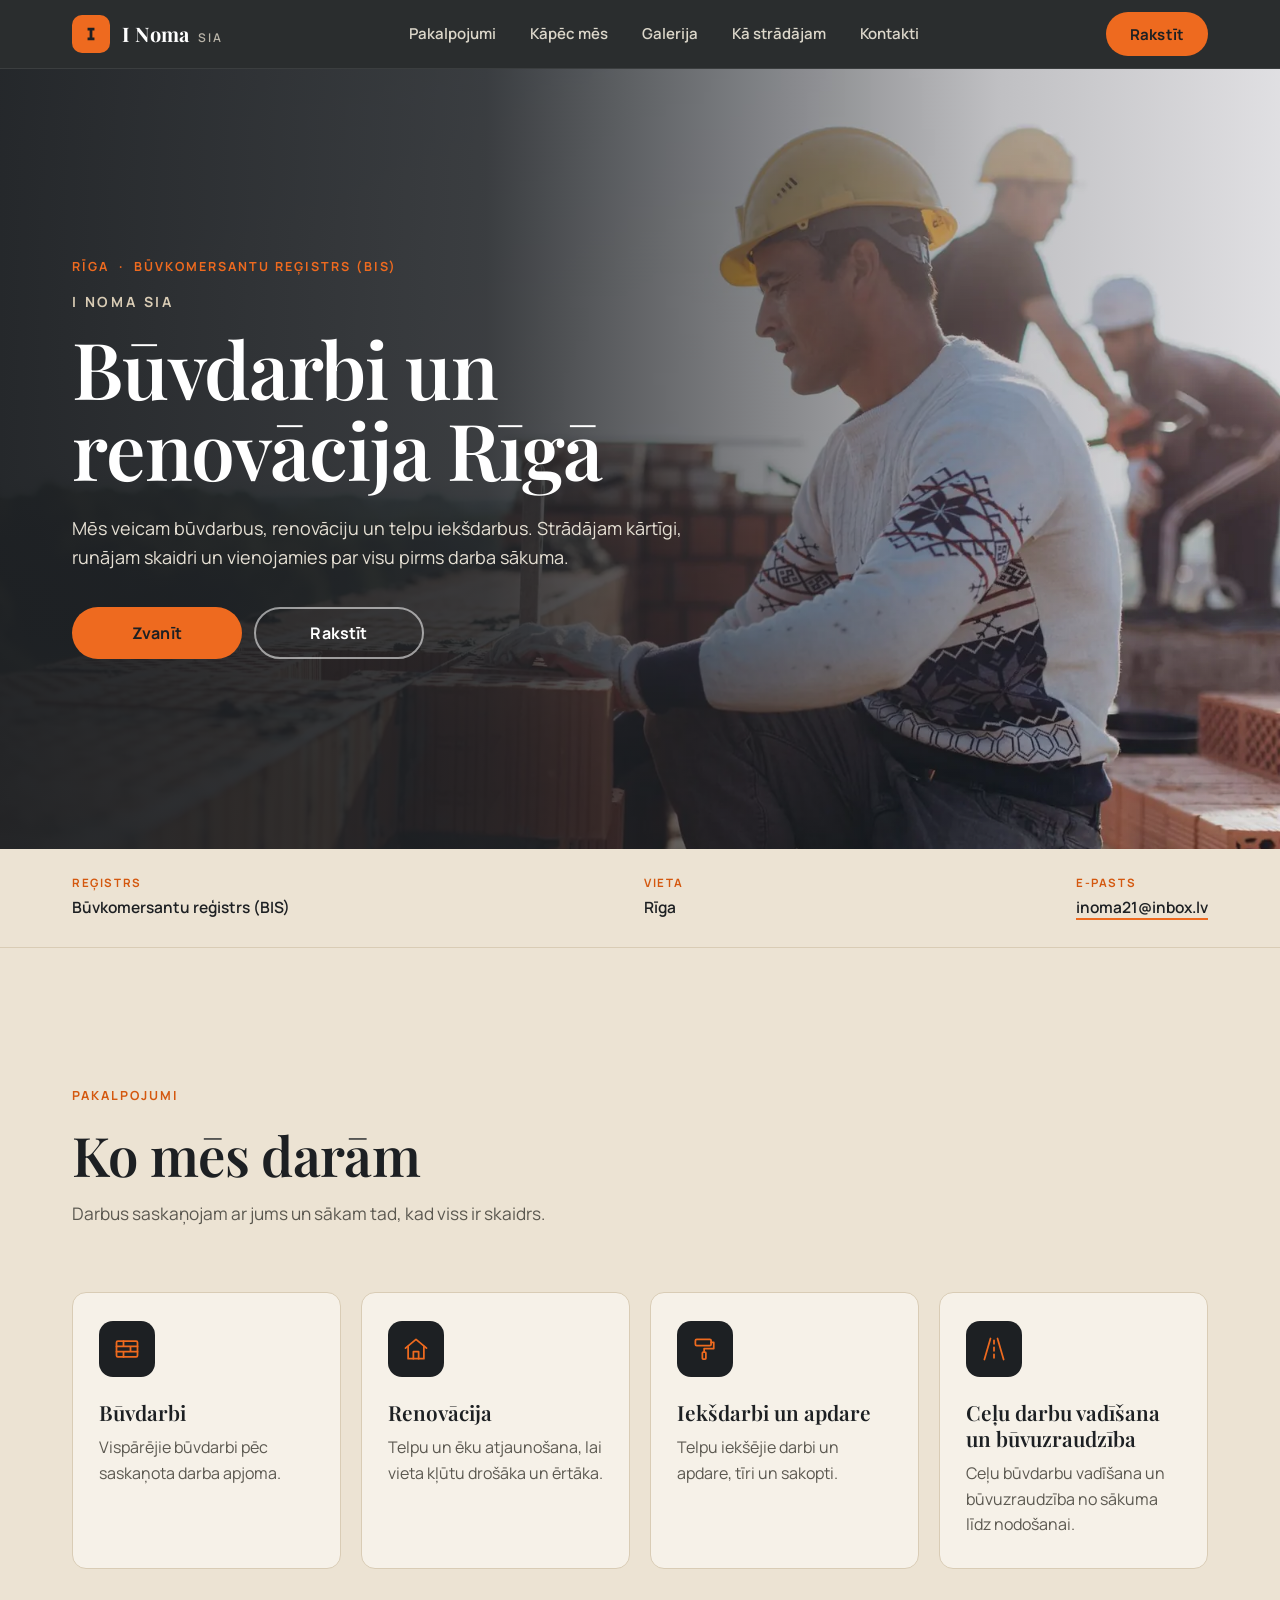
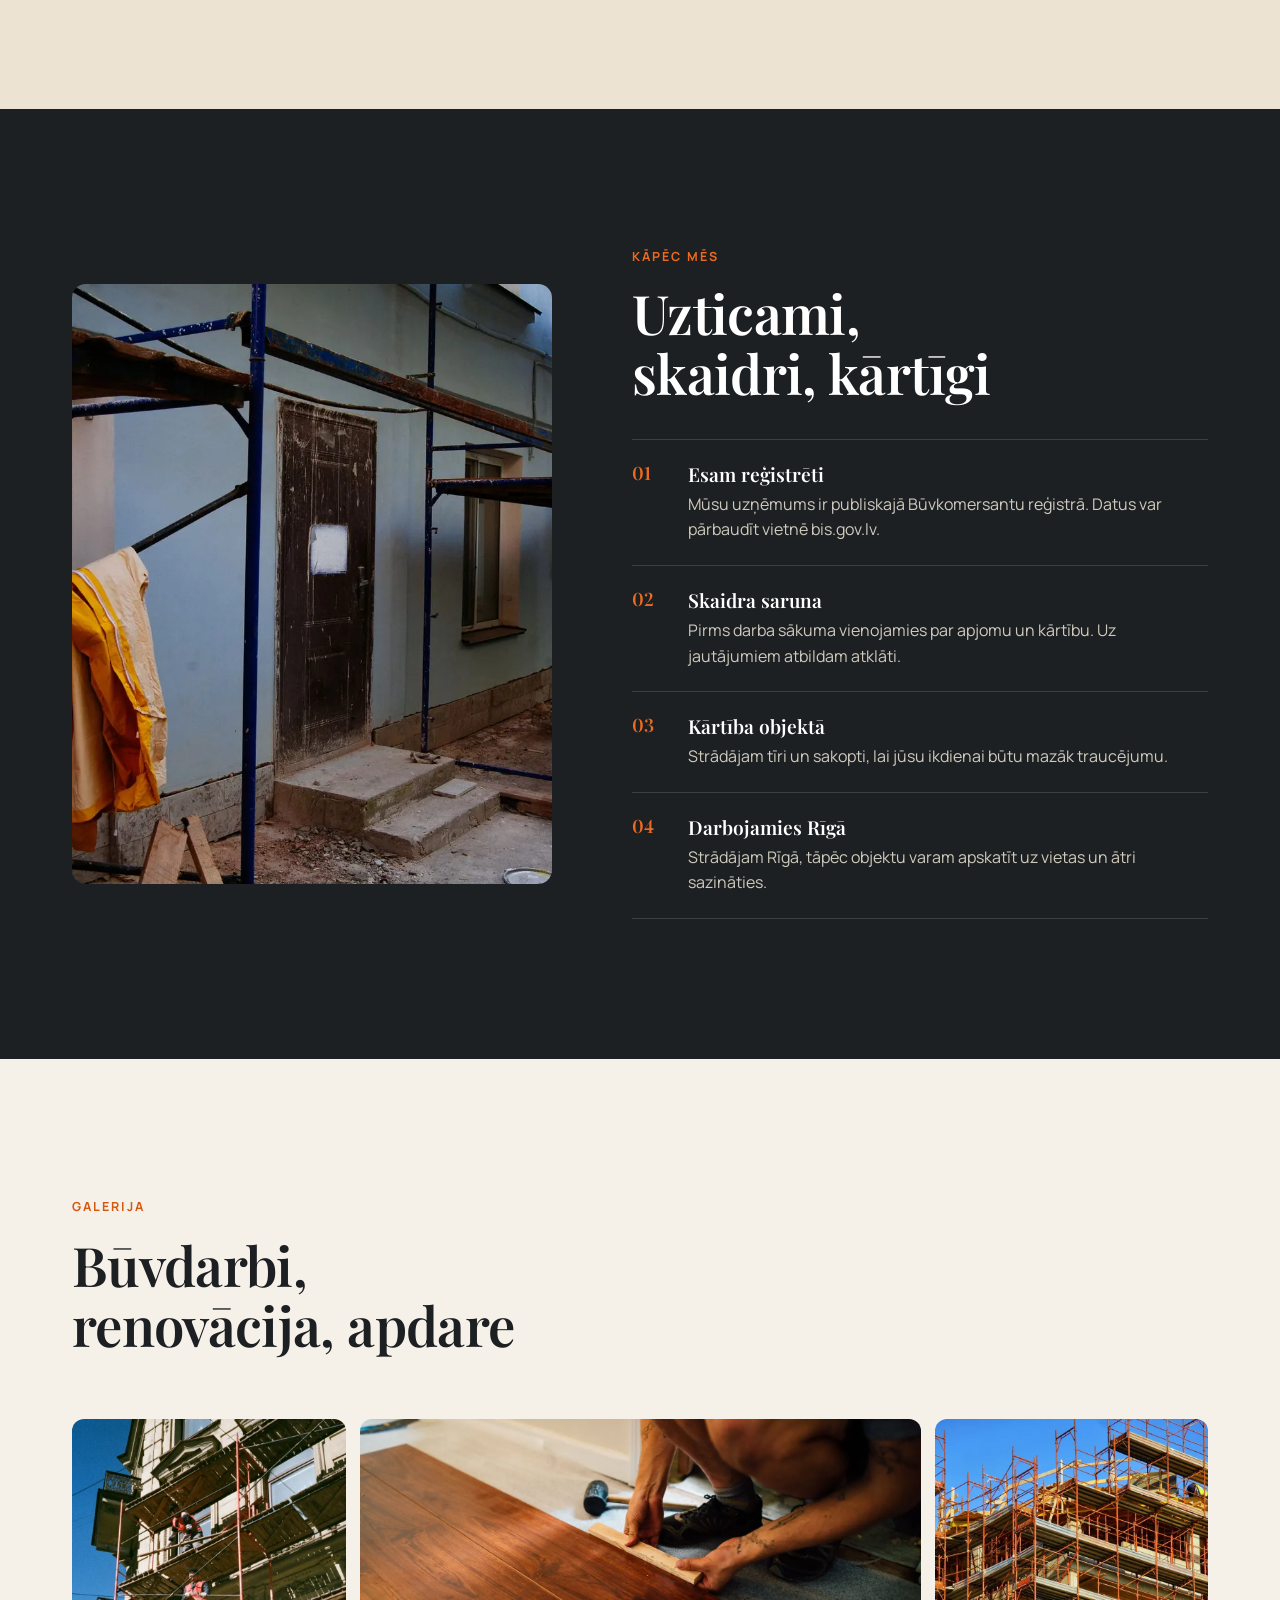
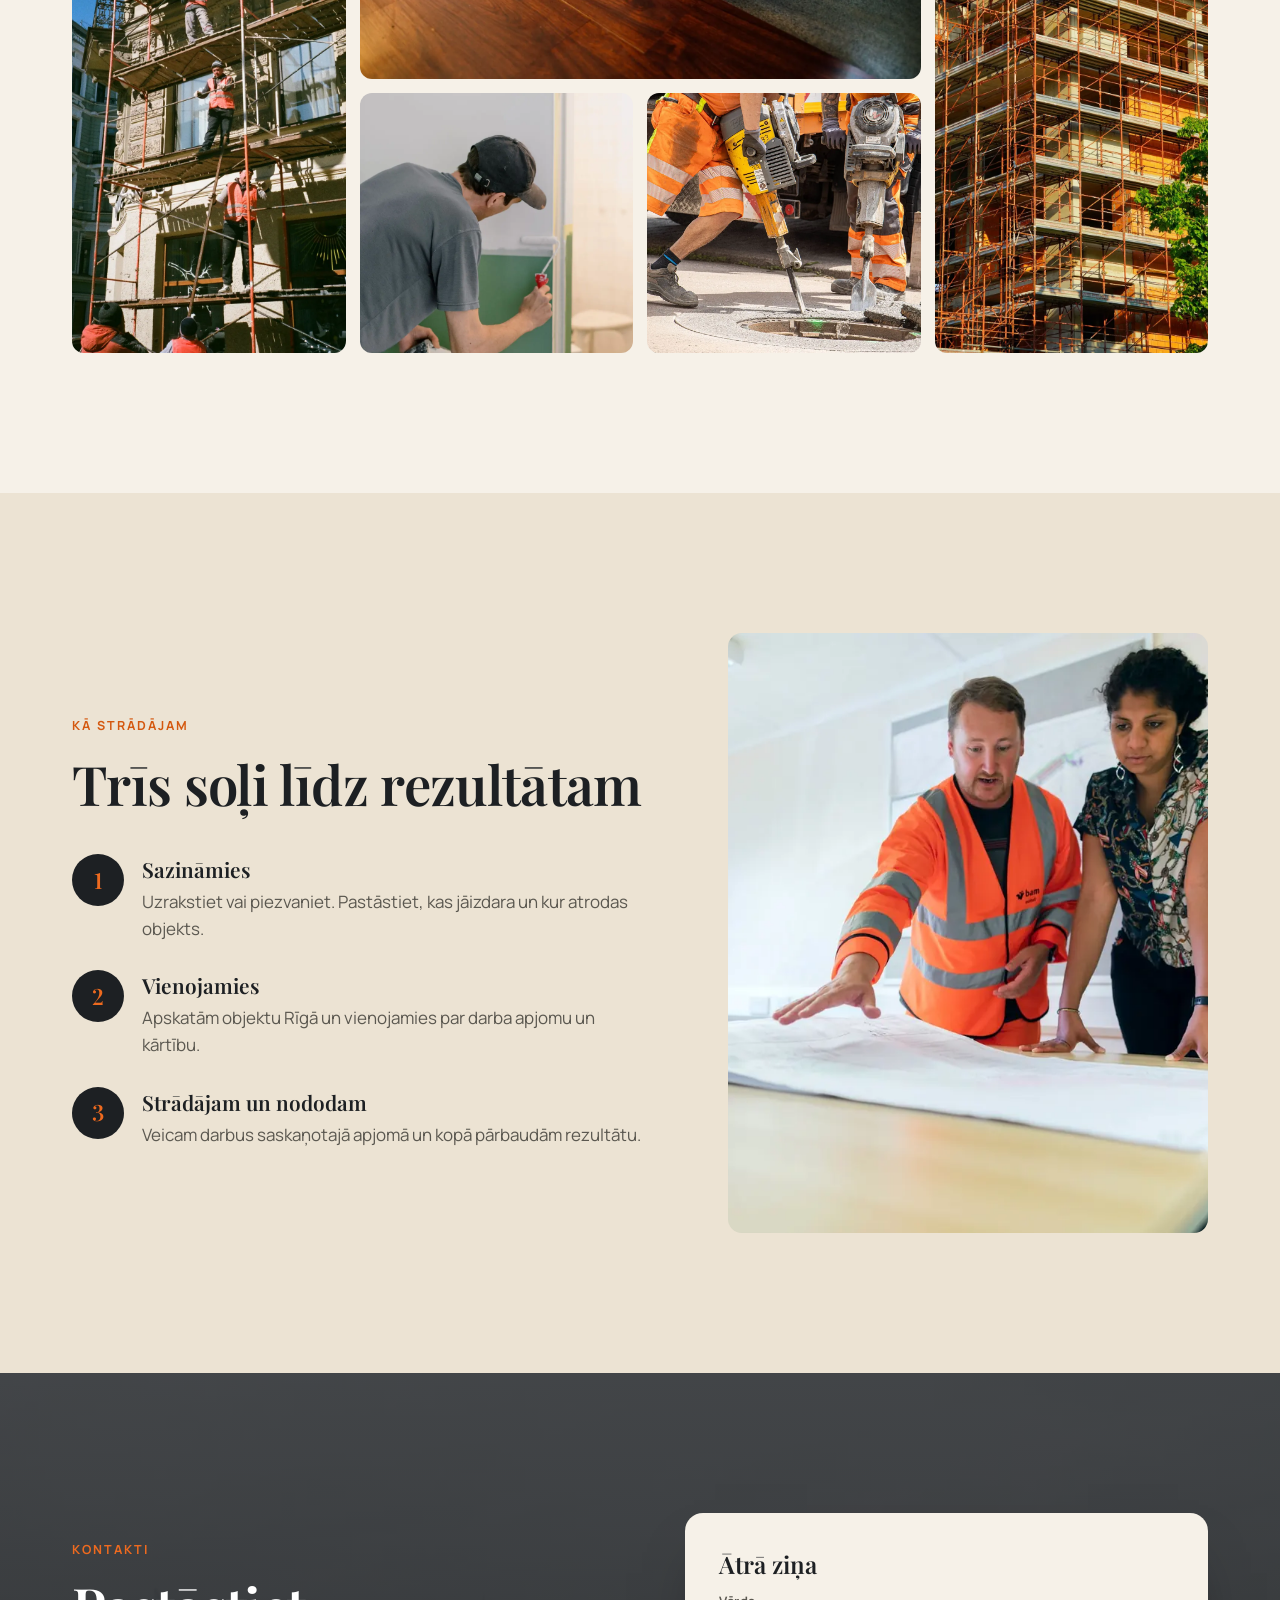
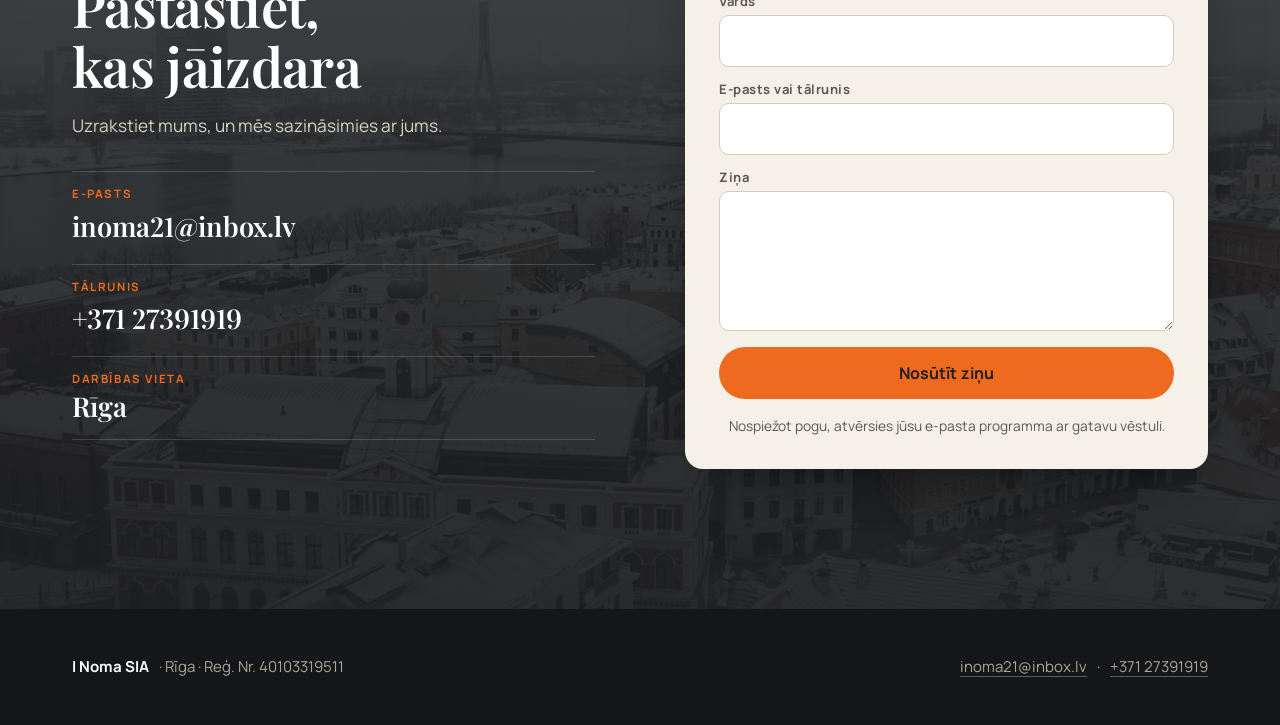
==== index.html @ 6e6953bd "Homepage concept i-noma" ====
<!doctype html>
<html lang="lv">
<head>
<meta charset="utf-8">
<meta name="viewport" content="width=device-width, initial-scale=1">
<title>I Noma SIA: būvdarbi un renovācija Rīgā</title>
<meta name="description" content="I Noma SIA: būvdarbi, renovācija un iekšdarbi Rīgā. Uzņēmums ir reģistrēts Būvkomersantu reģistrā (BIS). Rakstiet: inoma21@inbox.lv.">
<meta name="theme-color" content="#1d2023">
<meta property="og:type" content="website">
<meta property="og:locale" content="lv_LV">
<meta property="og:title" content="I Noma SIA: būvdarbi un renovācija Rīgā">
<meta property="og:description" content="Būvdarbi, renovācija un iekšdarbi Rīgā. Uzņēmums ir reģistrēts Būvkomersantu reģistrā (BIS).">
<link rel="icon" href="data:image/svg+xml,%3Csvg xmlns='http://www.w3.org/2000/svg' viewBox='0 0 32 32'%3E%3Crect width='32' height='32' rx='6' fill='%231d2023'/%3E%3Cpath d='M11 7h10v4h-3v10h3v4H11v-4h3V11h-3z' fill='%23ee6a1f'/%3E%3C/svg%3E">
<link rel="preconnect" href="https://fonts.googleapis.com">
<link rel="preconnect" href="https://fonts.gstatic.com" crossorigin>
<link href="https://fonts.googleapis.com/css2?family=Playfair+Display:wght@600;700&family=Manrope:wght@400;500;600;700&display=swap" rel="stylesheet">
<link rel="stylesheet" href="styles.css">
<script type="application/ld+json">
{
  "@context": "https://schema.org",
  "@type": "LocalBusiness",
  "name": "I Noma SIA",
  "description": "Būvdarbi, renovācija un iekšdarbi Rīgā. Uzņēmums ir reģistrēts Būvkomersantu reģistrā (BIS).",
  "email": "inoma21@inbox.lv",
  "telephone": "+37127391919",
  "identifier": "40103319511",
  "address": {
    "@type": "PostalAddress",
    "addressLocality": "Rīga",
    "addressCountry": "LV"
  },
  "areaServed": {
    "@type": "City",
    "name": "Rīga"
  }
}
</script>
</head>
<body>
<a class="skip" href="#saturs">Pāriet uz saturu</a>

<header class="top" id="top">
  <div class="wrap top__in">
    <a class="logo" href="#top" aria-label="I Noma SIA, uz sākumu">
      <span class="logo__mark" aria-hidden="true"><svg viewBox="0 0 32 32" width="22" height="22"><path d="M11 7h10v4h-3v10h3v4H11v-4h3V11h-3z" fill="currentColor"/></svg></span>
      <span class="logo__text">I Noma <small>SIA</small></span>
    </a>
    <nav class="nav" aria-label="Galvenā izvēlne">
      <a href="#pakalpojumi">Pakalpojumi</a>
      <a href="#kapec-mes">Kāpēc mēs</a>
      <a href="#galerija">Galerija</a>
      <a href="#ka-stradajam">Kā strādājam</a>
      <a href="#kontakti">Kontakti</a>
    </nav>
    <a class="btn btn--accent btn--sm" href="mailto:inoma21@inbox.lv">Rakstīt</a>
  </div>
</header>

<main id="saturs">

<section class="hero">
  <img class="hero__img" src="img/hero-murnieki.webp" width="1600" height="1067" alt="Mūrnieki liek ķieģeļu sienu būvlaukumā" fetchpriority="high">
  <div class="hero__shade" aria-hidden="true"></div>
  <div class="wrap hero__in">
    <p class="eyebrow">Rīga &nbsp;·&nbsp; Būvkomersantu reģistrs (BIS)</p>
    <h1><span class="hero__brand">I Noma SIA</span> Būvdarbi un renovācija Rīgā</h1>
    <p class="hero__lead">Mēs veicam būvdarbus, renovāciju un telpu iekšdarbus. Strādājam kārtīgi, runājam skaidri un vienojamies par visu pirms darba sākuma.</p>
    <div class="hero__cta">
      <a class="btn btn--accent" href="tel:+37127391919">Zvanīt</a>
      <a class="btn btn--ghost" href="mailto:inoma21@inbox.lv">Rakstīt</a>
    </div>
  </div>
</section>

<section class="strip" aria-label="Īsi par uzņēmumu">
  <ul class="wrap strip__in">
    <li><span class="strip__k">Reģistrs</span> Būvkomersantu reģistrs (BIS)</li>
    <li><span class="strip__k">Vieta</span> Rīga</li>
    <li><span class="strip__k">E-pasts</span> <a href="mailto:inoma21@inbox.lv">inoma21@inbox.lv</a></li>
  </ul>
</section>

<section class="sec sec--sand" id="pakalpojumi">
  <div class="wrap">
    <header class="sec__head">
      <p class="eyebrow eyebrow--dark">Pakalpojumi</p>
      <h2>Ko mēs darām</h2>
      <p class="sec__sub">Darbus saskaņojam ar jums un sākam tad, kad viss ir skaidrs.</p>
    </header>
    <ul class="cards">
      <li class="card">
        <span class="card__ic" aria-hidden="true">
          <svg viewBox="0 0 32 32" width="28" height="28" fill="none" stroke="currentColor" stroke-width="2" stroke-linecap="round" stroke-linejoin="round"><rect x="4" y="7" width="24" height="18" rx="1.5"/><path d="M4 13h24M4 19h24M12 7v6M20 13v6M12 19v6"/></svg>
        </span>
        <h3>Būvdarbi</h3>
        <p>Vispārējie būvdarbi pēc saskaņota darba apjoma.</p>
      </li>
      <li class="card">
        <span class="card__ic" aria-hidden="true">
          <svg viewBox="0 0 32 32" width="28" height="28" fill="none" stroke="currentColor" stroke-width="2" stroke-linecap="round" stroke-linejoin="round"><path d="M4 15 16 5l12 10"/><path d="M7 13v14h18V13"/><path d="M13 27v-8h6v8"/></svg>
        </span>
        <h3>Renovācija</h3>
        <p>Telpu un ēku atjaunošana, lai vieta kļūtu drošāka un ērtāka.</p>
      </li>
      <li class="card">
        <span class="card__ic" aria-hidden="true">
          <svg viewBox="0 0 32 32" width="28" height="28" fill="none" stroke="currentColor" stroke-width="2" stroke-linecap="round" stroke-linejoin="round"><rect x="5" y="5" width="18" height="7" rx="1.5"/><path d="M23 8.5h3v7H15v4"/><rect x="13" y="19.5" width="4" height="8" rx="1"/></svg>
        </span>
        <h3>Iekšdarbi un apdare</h3>
        <p>Telpu iekšējie darbi un apdare, tīri un sakopti.</p>
      </li>
      <li class="card">
        <span class="card__ic" aria-hidden="true">
          <svg viewBox="0 0 32 32" width="28" height="28" fill="none" stroke="currentColor" stroke-width="2" stroke-linecap="round" stroke-linejoin="round"><path d="M12 4 5 28M20 4l7 24"/><path d="M16 6v4M16 14v4M16 22v4"/></svg>
        </span>
        <h3>Ceļu darbu vadīšana un būvuzraudzība</h3>
        <p>Ceļu būvdarbu vadīšana un būvuzraudzība no sākuma līdz nodošanai.</p>
      </li>
    </ul>
  </div>
</section>

<section class="sec sec--dark" id="kapec-mes">
  <div class="wrap why">
    <div class="why__media">
      <img src="img/sastatni-vecaja-eka.webp" width="1400" height="933" loading="lazy" alt="Metāla sastatnes un koka platformas pie atjaunojamas ēkas">
    </div>
    <div class="why__body">
      <p class="eyebrow">Kāpēc mēs</p>
      <h2>Uzticami, skaidri, kārtīgi</h2>
      <ol class="points">
        <li>
          <h3>Esam reģistrēti</h3>
          <p>Mūsu uzņēmums ir publiskajā Būvkomersantu reģistrā. Datus var pārbaudīt vietnē bis.gov.lv.</p>
        </li>
        <li>
          <h3>Skaidra saruna</h3>
          <p>Pirms darba sākuma vienojamies par apjomu un kārtību. Uz jautājumiem atbildam atklāti.</p>
        </li>
        <li>
          <h3>Kārtība objektā</h3>
          <p>Strādājam tīri un sakopti, lai jūsu ikdienai būtu mazāk traucējumu.</p>
        </li>
        <li>
          <h3>Darbojamies Rīgā</h3>
          <p>Strādājam Rīgā, tāpēc objektu varam apskatīt uz vietas un ātri sazināties.</p>
        </li>
      </ol>
    </div>
  </div>
</section>

<section class="sec sec--light" id="galerija">
  <div class="wrap">
    <header class="sec__head">
      <p class="eyebrow eyebrow--dark">Galerija</p>
      <h2>Būvdarbi, renovācija, apdare</h2>
    </header>
    <div class="gal">
      <figure class="gal__i gal__i--tall"><img src="img/sastatni-fasade.webp" width="1000" height="1508" loading="lazy" alt="Strādnieki uz sastatnēm pie ēkas fasādes"></figure>
      <figure class="gal__i gal__i--wide"><img src="img/grindas-ieklasana.webp" width="1400" height="933" loading="lazy" alt="Meistars ieklāj koka grīdas dēļus"></figure>
      <figure class="gal__i"><img src="img/sienu-krasosana.webp" width="900" height="1348" loading="lazy" alt="Vīrietis krāso sienu ar veltnīti"></figure>
      <figure class="gal__i"><img src="img/celu-darbi.webp" width="1400" height="933" loading="lazy" alt="Ceļa remontdarbi ar triecienāmuriem"></figure>
      <figure class="gal__i gal__i--tall"><img src="img/karkass-sastatni.webp" width="1000" height="1500" loading="lazy" alt="Daudzstāvu ēka ar sastatnēm uz būvlaukuma"></figure>
    </div>
  </div>
</section>

<section class="sec sec--sand" id="ka-stradajam">
  <div class="wrap how">
    <div class="how__body">
      <p class="eyebrow eyebrow--dark">Kā strādājam</p>
      <h2>Trīs soļi līdz rezultātam</h2>
      <ol class="steps">
        <li>
          <span class="steps__n" aria-hidden="true">1</span>
          <div>
            <h3>Sazināmies</h3>
            <p>Uzrakstiet vai piezvaniet. Pastāstiet, kas jāizdara un kur atrodas objekts.</p>
          </div>
        </li>
        <li>
          <span class="steps__n" aria-hidden="true">2</span>
          <div>
            <h3>Vienojamies</h3>
            <p>Apskatām objektu Rīgā un vienojamies par darba apjomu un kārtību.</p>
          </div>
        </li>
        <li>
          <span class="steps__n" aria-hidden="true">3</span>
          <div>
            <h3>Strādājam un nododam</h3>
            <p>Veicam darbus saskaņotajā apjomā un kopā pārbaudām rezultātu.</p>
          </div>
        </li>
      </ol>
    </div>
    <div class="how__media">
      <img src="img/planosana.webp" width="1200" height="801" loading="lazy" alt="Divi speciālisti pārrunā būvniecības plānu uz galda">
    </div>
  </div>
</section>

<section class="sec sec--dark contact" id="kontakti">
  <img class="contact__bg" src="img/riga-panorama.webp" width="1600" height="1067" loading="lazy" alt="">
  <div class="contact__shade" aria-hidden="true"></div>
  <div class="wrap contact__in">
    <div class="contact__info">
      <p class="eyebrow">Kontakti</p>
      <h2>Pastāstiet, kas jāizdara</h2>
      <p class="contact__lead">Uzrakstiet mums, un mēs sazināsimies ar jums.</p>
      <ul class="clist">
        <li>
          <span class="clist__k">E-pasts</span>
          <a href="mailto:inoma21@inbox.lv">inoma21@inbox.lv</a>
        </li>
        <li>
          <span class="clist__k">Tālrunis</span>
          <a href="tel:+37127391919">+371 27391919</a>
        </li>
        <li>
          <span class="clist__k">Darbības vieta</span>
          <span>Rīga</span>
        </li>
      </ul>
    </div>
    <form class="form" id="forma" action="mailto:inoma21@inbox.lv" method="post" enctype="text/plain">
      <h3 class="form__h">Ātrā ziņa</h3>
      <label class="field">
        <span>Vārds</span>
        <input type="text" name="vards" autocomplete="name" required>
      </label>
      <label class="field">
        <span>E-pasts vai tālrunis</span>
        <input type="text" name="kontakts" autocomplete="email" required>
      </label>
      <label class="field">
        <span>Ziņa</span>
        <textarea name="zina" rows="5" required></textarea>
      </label>
      <button class="btn btn--accent btn--block" type="submit">Nosūtīt ziņu</button>
      <p class="form__note">Nospiežot pogu, atvērsies jūsu e-pasta programma ar gatavu vēstuli.</p>
    </form>
  </div>
</section>

</main>

<footer class="foot">
  <div class="wrap foot__in">
    <p><strong>I Noma SIA</strong> · Rīga · Reģ. Nr. 40103319511</p>
    <p><a href="mailto:inoma21@inbox.lv">inoma21@inbox.lv</a> · <a href="tel:+37127391919">+371 27391919</a></p>
  </div>
</footer>

<script src="script.js" defer></script>
</body>
</html>
---- styles.css ----
:root {
  --graphite: #1d2023;
  --graphite-2: #272b2f;
  --graphite-3: #343a3f;
  --sand: #ece3d3;
  --sand-2: #f6f1e8;
  --sand-3: #d9ccb5;
  --accent: #ee6a1f;
  --accent-dark: #d4580f;
  --ink: #1d2023;
  --muted: #5b5850;
  --muted-light: #b9b4a8;
  --radius: 14px;
  --gutter: 20px;
  --font-head: "Playfair Display", Georgia, "Times New Roman", serif;
  --font-body: "Manrope", system-ui, -apple-system, "Segoe UI", Roboto, sans-serif;
  --sec-pad: clamp(72px, 11vw, 140px);
}

*, *::before, *::after { box-sizing: border-box; }
html { scroll-behavior: smooth; -webkit-text-size-adjust: 100%; scroll-padding-top: 72px; }
body {
  margin: 0;
  font-family: var(--font-body);
  font-size: 17px;
  line-height: 1.6;
  font-variant-numeric: lining-nums;
  color: var(--ink);
  background: var(--sand-2);
  overflow-x: hidden;
}
img { display: block; max-width: 100%; height: auto; }
a { color: inherit; }
h1, h2, h3, p, ul, ol, figure { margin: 0; }
ul, ol { padding: 0; list-style: none; }

.wrap { width: 100%; max-width: 1200px; margin-inline: auto; padding-inline: var(--gutter); }
.skip { position: absolute; left: -999px; top: 8px; background: var(--accent); color: var(--graphite); padding: 12px 16px; border-radius: 8px; z-index: 100; font-weight: 700; }
.skip:focus { left: 8px; }

:focus-visible { outline: 3px solid var(--accent); outline-offset: 3px; }

/* ---------- buttons ---------- */
.btn {
  display: inline-flex; align-items: center; justify-content: center;
  min-height: 52px; padding: 0 30px;
  font: 700 16px/1 var(--font-body); letter-spacing: .01em;
  text-decoration: none; border-radius: 999px; border: 2px solid transparent;
  cursor: pointer; transition: transform .15s ease, background-color .15s ease, color .15s ease, border-color .15s ease;
}
.btn--accent { background: var(--accent); color: var(--graphite); }
.btn--accent:hover { background: #ff7d36; transform: translateY(-1px); }
.btn--ghost { background: transparent; color: #fff; border-color: rgba(255,255,255,.55); }
.btn--ghost:hover { background: #fff; color: var(--graphite); border-color: #fff; }
.btn--sm { min-height: 44px; padding: 0 22px; font-size: 15px; }
.btn--block { width: 100%; }

/* ---------- header ---------- */
.top { position: sticky; top: 0; z-index: 50; background: rgba(29,32,35,.94); backdrop-filter: blur(10px); -webkit-backdrop-filter: blur(10px); color: #fff; border-bottom: 1px solid rgba(255,255,255,.08); }
.top__in { display: flex; align-items: center; justify-content: space-between; min-height: 68px; gap: 16px; }
.logo { display: inline-flex; align-items: center; gap: 12px; text-decoration: none; min-height: 44px; }
.logo__mark { display: grid; place-items: center; width: 38px; height: 38px; border-radius: 10px; background: var(--accent); color: var(--graphite); }
.logo__text { font: 700 20px/1 var(--font-head); letter-spacing: .01em; }
.logo__text small { font: 600 12px/1 var(--font-body); letter-spacing: .14em; color: var(--muted-light); margin-left: 4px; }
.nav { display: none; }

/* ---------- hero ---------- */
.hero { position: relative; isolation: isolate; background: var(--graphite); color: #fff; overflow: hidden; min-height: min(86svh, 760px); display: flex; align-items: flex-end; }
.hero__img { position: absolute; inset: 0; width: 100%; height: 100%; object-fit: cover; object-position: 30% 40%; transform: scaleX(-1); z-index: -2; }
.hero__shade { position: absolute; inset: 0; z-index: -1; background: linear-gradient(180deg, rgba(29,32,35,.35) 0%, rgba(29,32,35,.78) 45%, rgba(29,32,35,.96) 100%); }
.hero__in { padding-block: 120px 64px; }
.eyebrow { font: 700 12.5px/1.3 var(--font-body); letter-spacing: .16em; text-transform: uppercase; color: var(--accent); margin-bottom: 20px; }
.eyebrow--dark { color: var(--accent-dark); }
.hero h1 { font: 600 clamp(2.5rem, 9.5vw, 4.9rem)/1.04 var(--font-head); letter-spacing: -.015em; max-width: 14ch; }
.hero__brand { display: block; font: 700 14px/1 var(--font-body); letter-spacing: .2em; text-transform: uppercase; color: var(--sand-3); margin-bottom: 18px; }
.hero__lead { margin-top: 24px; max-width: 34em; font-size: 1.125rem; color: #e6e0d4; }
.hero__cta { display: flex; flex-wrap: wrap; gap: 12px; margin-top: 36px; }
.hero__cta .btn { flex: 1 1 140px; }

/* ---------- facts strip ---------- */
.strip { background: var(--sand); border-bottom: 1px solid var(--sand-3); }
.strip__in { display: grid; gap: 4px; padding-block: 20px; font-weight: 600; font-size: .97rem; }
.strip__in li { display: flex; flex-wrap: wrap; gap: 4px 12px; align-items: baseline; padding: 8px 0; }
.strip__k { font: 700 11.5px/1 var(--font-body); letter-spacing: .14em; text-transform: uppercase; color: var(--accent-dark); min-width: 78px; }
.strip a, .clist a, .foot a { display: inline-flex; align-items: center; min-height: 44px; }
.strip a { text-decoration: underline; text-decoration-color: var(--accent); text-decoration-thickness: 2px; text-underline-offset: 5px; overflow-wrap: anywhere; }

/* ---------- sections ---------- */
.sec { padding-block: var(--sec-pad); }
.sec--sand { background: var(--sand); }
.sec--light { background: var(--sand-2); }
.sec--dark { background: var(--graphite); color: #fff; }
.sec__head { margin-bottom: clamp(36px, 6vw, 64px); max-width: 40rem; }
h2 { text-wrap: balance; font: 600 clamp(2rem, 6.4vw, 3.4rem)/1.1 var(--font-head); letter-spacing: -.012em; }
.sec__sub { margin-top: 16px; color: var(--muted); font-size: 1.08rem; }
h3, .logo__text, .clist a, .clist span:not(.clist__k), .steps__n, .points li::before { font-variant-numeric: lining-nums; }
h3 { font: 600 1.3rem/1.25 var(--font-head); }

/* services */
.cards { display: grid; gap: 16px; }
.card { background: var(--sand-2); border: 1px solid var(--sand-3); border-radius: var(--radius); padding: 28px 26px 30px; transition: transform .2s ease, box-shadow .2s ease; }
.card:hover { transform: translateY(-3px); box-shadow: 0 18px 36px -22px rgba(29,32,35,.45); }
.card__ic { display: grid; place-items: center; width: 56px; height: 56px; border-radius: 14px; background: var(--graphite); color: var(--accent); margin-bottom: 22px; }
.card h3 { margin-bottom: 10px; }
.card p { color: var(--muted); font-size: 1rem; }

/* why */
.why { display: grid; gap: 44px; align-items: center; }
.why__media img { width: 100%; aspect-ratio: 4 / 3; object-fit: cover; border-radius: var(--radius); }
.why .eyebrow { margin-bottom: 18px; }
.points { margin-top: 36px; display: grid; gap: 0; counter-reset: pt; }
.points li { counter-increment: pt; position: relative; padding: 22px 0 22px 56px; border-top: 1px solid rgba(255,255,255,.14); }
.points li:last-child { border-bottom: 1px solid rgba(255,255,255,.14); }
.points li::before { content: counter(pt, decimal-leading-zero); position: absolute; left: 0; top: 24px; font: 600 1.15rem/1 var(--font-head); color: var(--accent); }
.points h3 { margin-bottom: 6px; font-size: 1.2rem; }
.points p { color: #cfcabd; font-size: 1rem; }

/* gallery */
.gal { display: grid; grid-template-columns: 1fr 1fr; grid-auto-rows: 170px; gap: 10px; }
.gal__i { overflow: hidden; border-radius: 12px; background: var(--sand-3); }
.gal__i img { width: 100%; height: 100%; object-fit: cover; transition: transform .6s ease; }
.gal__i:hover img { transform: scale(1.04); }
.gal__i--tall { grid-row: span 2; }
.gal__i--wide { grid-column: span 2; }
.gal__i:nth-child(5) { grid-column: span 2; grid-row: span 1; }
.gal { grid-auto-flow: dense; }

/* how */
.how { display: grid; gap: 44px; align-items: center; }
.steps { margin-top: 40px; display: grid; gap: 28px; }
.steps li { display: grid; grid-template-columns: 52px 1fr; gap: 18px; align-items: start; }
.steps__n { display: grid; place-items: center; width: 52px; height: 52px; border-radius: 50%; background: var(--graphite); color: var(--accent); font: 600 1.4rem/1 var(--font-head); }
.steps h3 { margin-bottom: 6px; padding-top: 2px; }
.steps p { color: var(--muted); }
.how__media img { width: 100%; aspect-ratio: 4 / 3; object-fit: cover; border-radius: var(--radius); }

/* contact */
.contact { position: relative; isolation: isolate; overflow: hidden; }
.contact__bg { position: absolute; inset: 0; width: 100%; height: 100%; object-fit: cover; z-index: -2; }
.contact__shade { position: absolute; inset: 0; z-index: -1; background: linear-gradient(180deg, rgba(29,32,35,.8), rgba(29,32,35,.92)); }
.contact__in { display: grid; gap: 44px; align-items: start; }
.contact .eyebrow { margin-bottom: 18px; }
.contact__lead { margin-top: 16px; color: #d6d1c5; font-size: 1.08rem; max-width: 28em; }
.clist { margin-top: 32px; display: grid; gap: 0; }
.clist li { display: grid; gap: 4px; padding: 16px 0; border-top: 1px solid rgba(255,255,255,.16); }
.clist li:last-child { border-bottom: 1px solid rgba(255,255,255,.16); }
.clist__k { font: 700 11.5px/1 var(--font-body); letter-spacing: .14em; text-transform: uppercase; color: var(--accent); }
.clist a, .clist span:not(.clist__k) { font: 600 clamp(1.25rem, 5vw, 1.7rem)/1.25 var(--font-head); text-decoration: none; overflow-wrap: anywhere; }
.clist a:hover { color: var(--accent); }

.form { background: var(--sand-2); color: var(--ink); border-radius: 18px; padding: 28px 22px 26px; display: grid; gap: 16px; box-shadow: 0 30px 60px -30px rgba(0,0,0,.6); }
.form__h { font-size: 1.5rem; }
.field { display: grid; gap: 7px; }
.field span { font: 700 13px/1 var(--font-body); letter-spacing: .04em; color: var(--muted); }
.field input, .field textarea {
  width: 100%; min-height: 52px; padding: 13px 15px;
  font: 500 16px/1.4 var(--font-body); color: var(--ink);
  background: #fff; border: 1.5px solid var(--sand-3); border-radius: 10px;
  transition: border-color .15s ease, box-shadow .15s ease;
}
.field textarea { resize: vertical; min-height: 130px; }
.field input:focus, .field textarea:focus { outline: none; border-color: var(--accent); box-shadow: 0 0 0 4px rgba(238,106,31,.22); }
.form__note { font-size: .86rem; color: var(--muted); text-align: center; }

/* footer */
.foot { background: #14161a; color: #a9a597; padding-block: 36px; font-size: .94rem; }
.foot__in { display: grid; gap: 8px; }
.foot strong { color: #fff; }
.foot a { text-decoration: underline; text-decoration-color: rgba(255,255,255,.3); text-underline-offset: 4px; }
.foot p { display: flex; flex-wrap: wrap; align-items: center; gap: 4px 10px; }
.foot a:hover { color: #fff; }

/* ---------- tablet+ ---------- */
@media (min-width: 720px) {
  :root { --gutter: 32px; }
  .hero__cta .btn { flex: 0 0 auto; min-width: 170px; }
  .strip__in { grid-template-columns: repeat(3, auto); justify-content: space-between; gap: 24px; }
  .strip__in li { display: block; }
  .strip__k { display: block; margin-bottom: 6px; }
  .strip a { margin-block: -10px; }
  .cards { grid-template-columns: repeat(2, 1fr); gap: 20px; }
  .gal { grid-template-columns: repeat(4, 1fr); grid-auto-rows: 230px; gap: 14px; }
  .gal__i:nth-child(1) { grid-column: 1; grid-row: 1 / span 2; }
  .gal__i:nth-child(2) { grid-column: 2 / span 2; grid-row: 1; }
  .gal__i:nth-child(3) { grid-column: 2; grid-row: 2; }
  .gal__i:nth-child(4) { grid-column: 3; grid-row: 2; }
  .gal__i:nth-child(5) { grid-column: 4; grid-row: 1 / span 2; }
  .form { padding: 36px 34px 32px; }
  .foot__in { grid-template-columns: 1fr auto; align-items: center; }
}

@media (min-width: 1000px) {
  .nav { display: flex; gap: 6px; }
  .nav a { display: inline-flex; align-items: center; min-height: 44px; padding: 0 14px; font-weight: 600; font-size: 15px; text-decoration: none; color: #dcd7ca; border-radius: 999px; transition: color .15s ease, background-color .15s ease; }
  .nav a:hover { color: #fff; background: rgba(255,255,255,.08); }
  .hero { min-height: min(88vh, 780px); align-items: center; }
  .hero__shade { background: linear-gradient(90deg, rgba(29,32,35,.96) 0%, rgba(29,32,35,.86) 38%, rgba(29,32,35,.25) 78%, rgba(29,32,35,.1) 100%); }
  .hero__img { object-position: 50% 40%; }
  .hero__in { padding-block: 100px; }
  .hero__in > * { max-width: 620px; }
  .hero h1 { max-width: 11ch; }
  .cards { grid-template-columns: repeat(4, 1fr); }
  .why { grid-template-columns: 5fr 6fr; gap: 80px; }
  .why__media img { aspect-ratio: 4 / 5; }
  .gal { grid-auto-rows: 260px; }
  .how { grid-template-columns: 6fr 5fr; gap: 80px; }
  .how__media img { aspect-ratio: 4 / 5; }
  .contact__in { grid-template-columns: 1fr 1fr; gap: 90px; align-items: center; }
}

@media (prefers-reduced-motion: reduce) {
  html { scroll-behavior: auto; }
  * { transition: none !important; }
}

/* lining numerals (font shorthand resets them) */
h1, h2, h3, .logo__text, .clist a, .clist span, .steps__n, .points li::before { font-variant-numeric: lining-nums; }
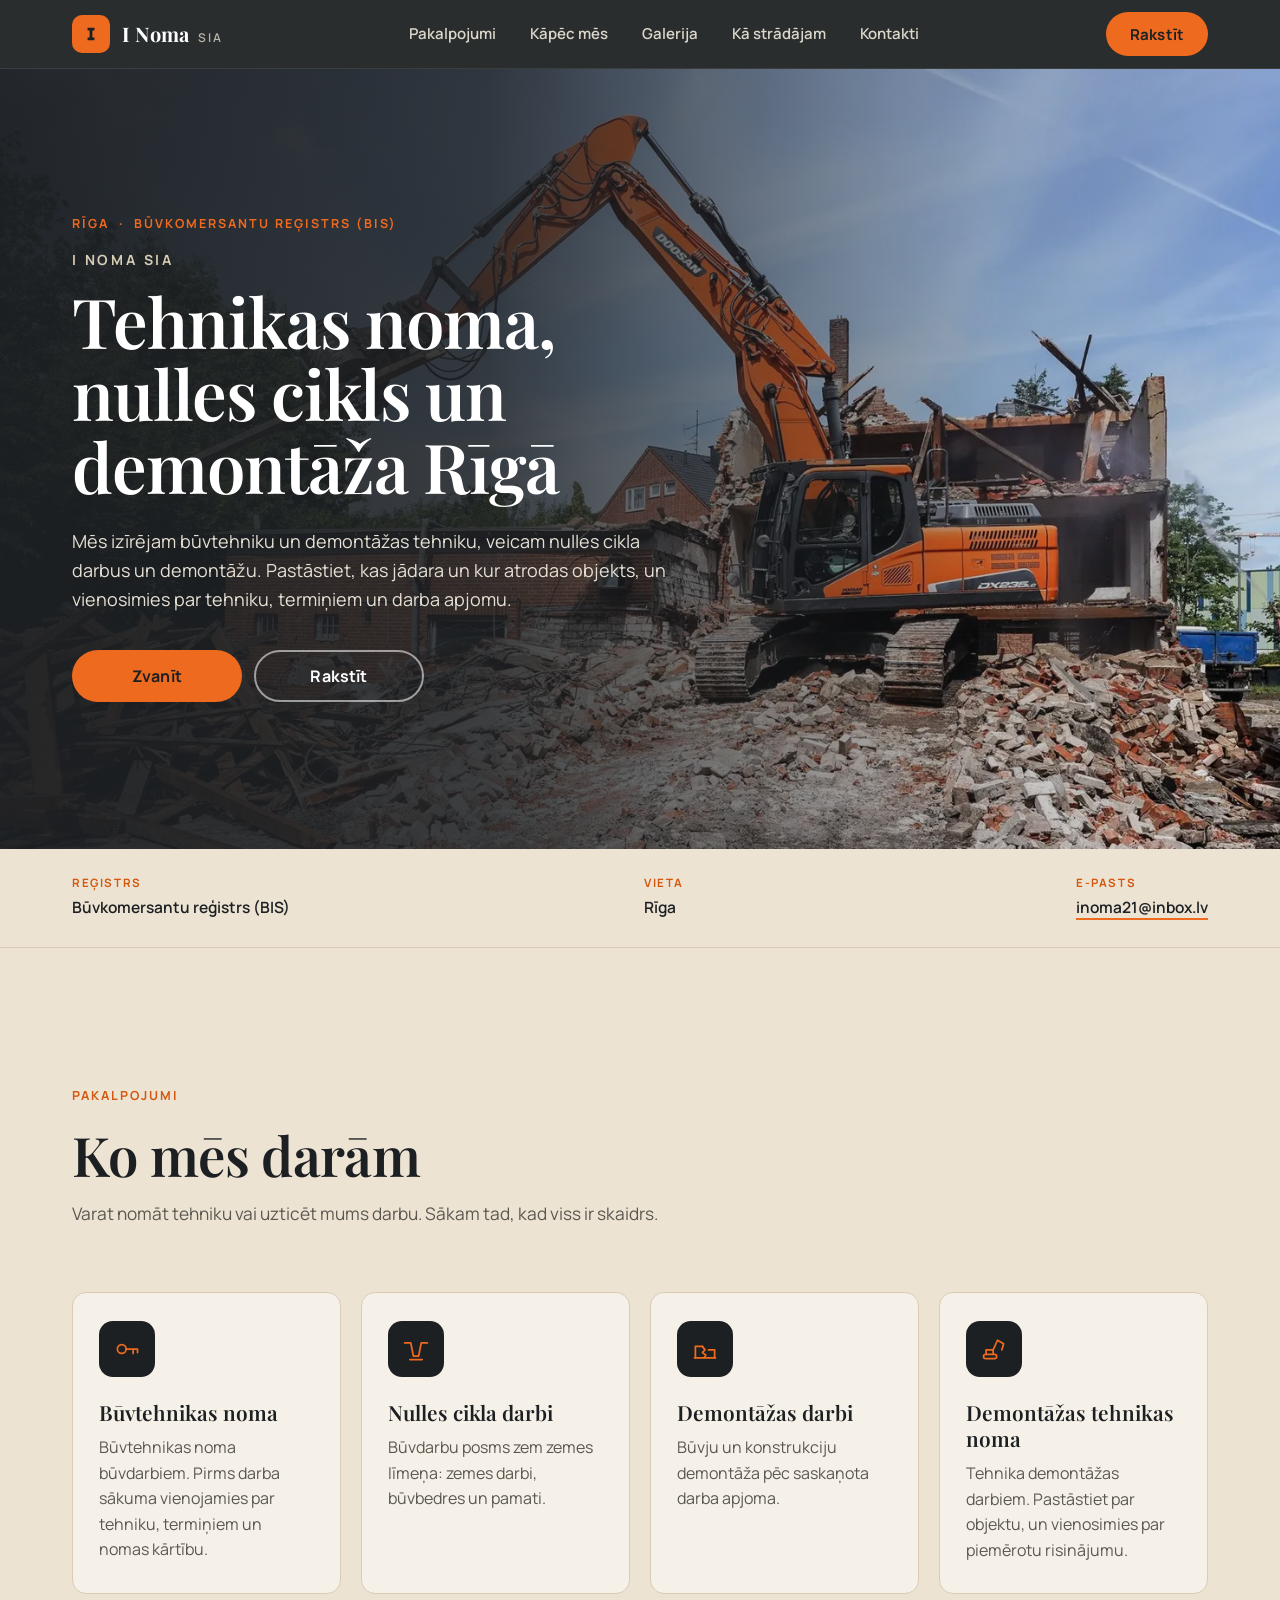
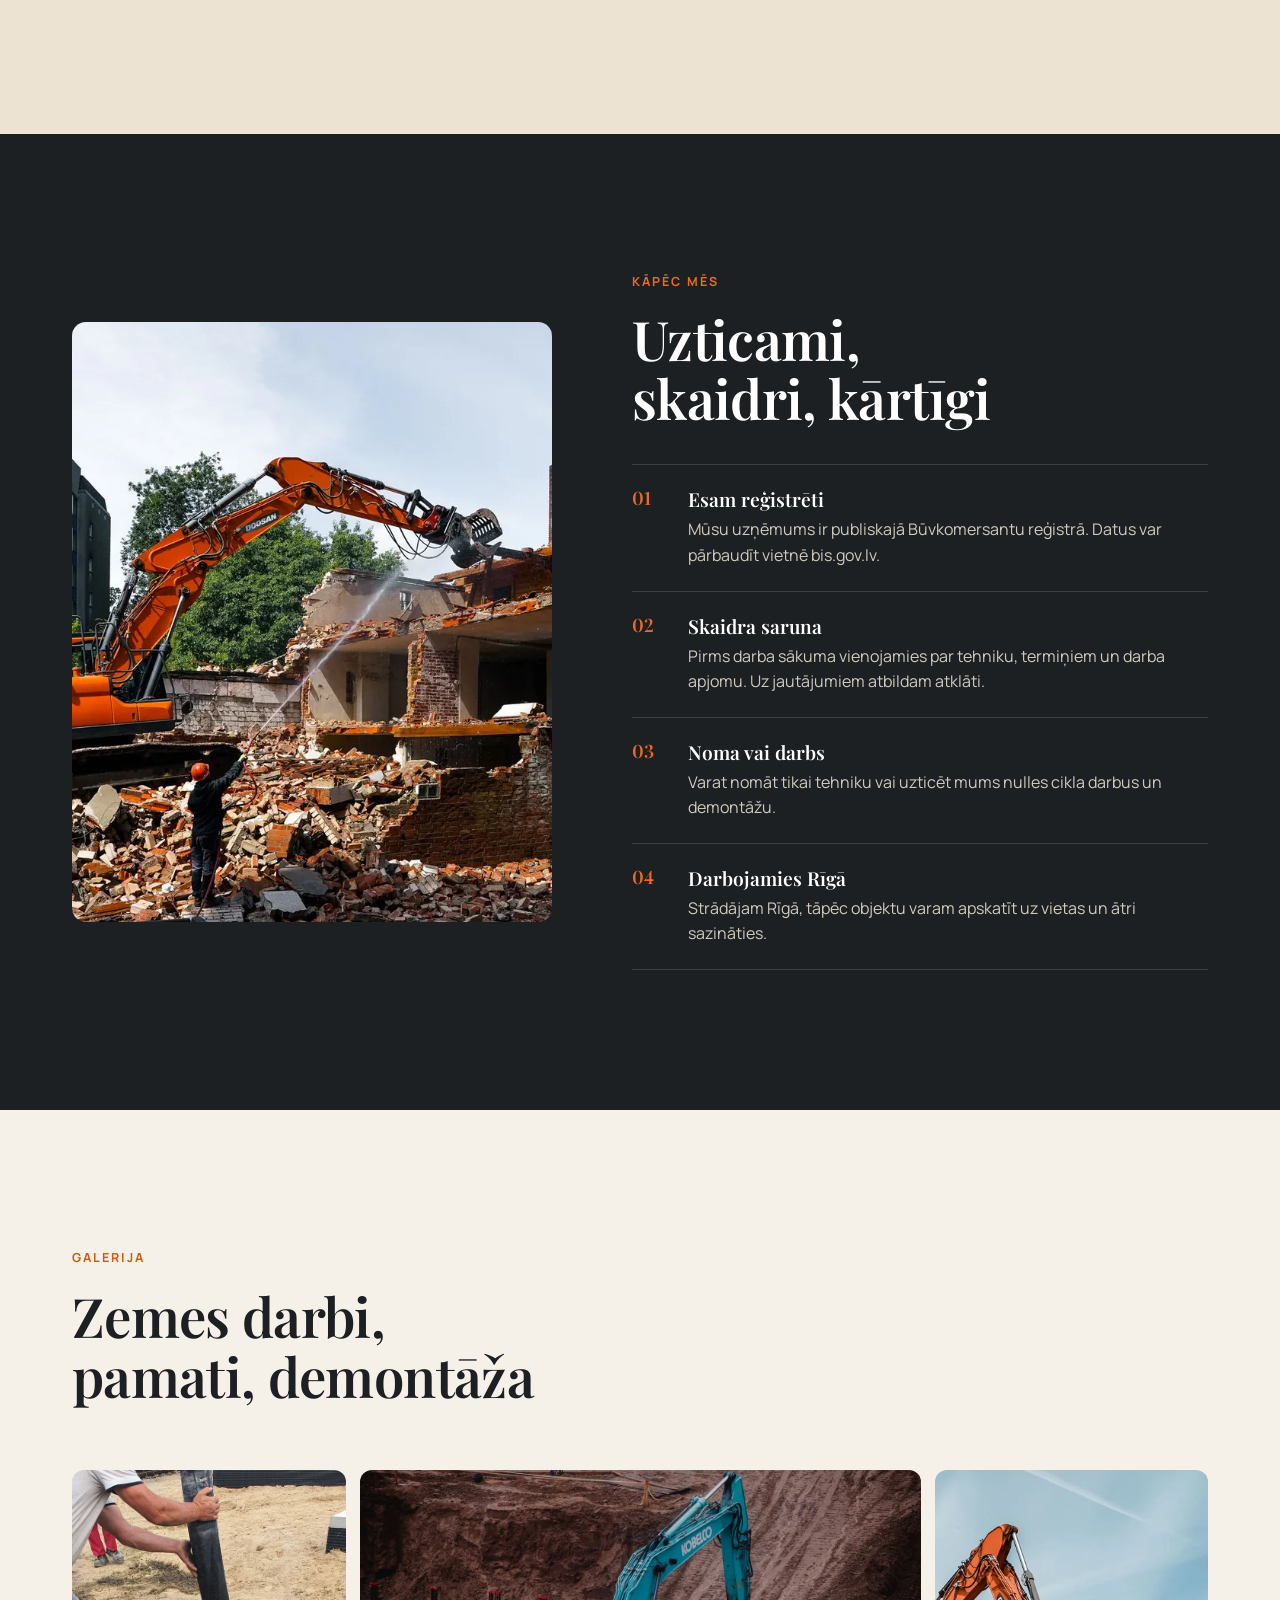
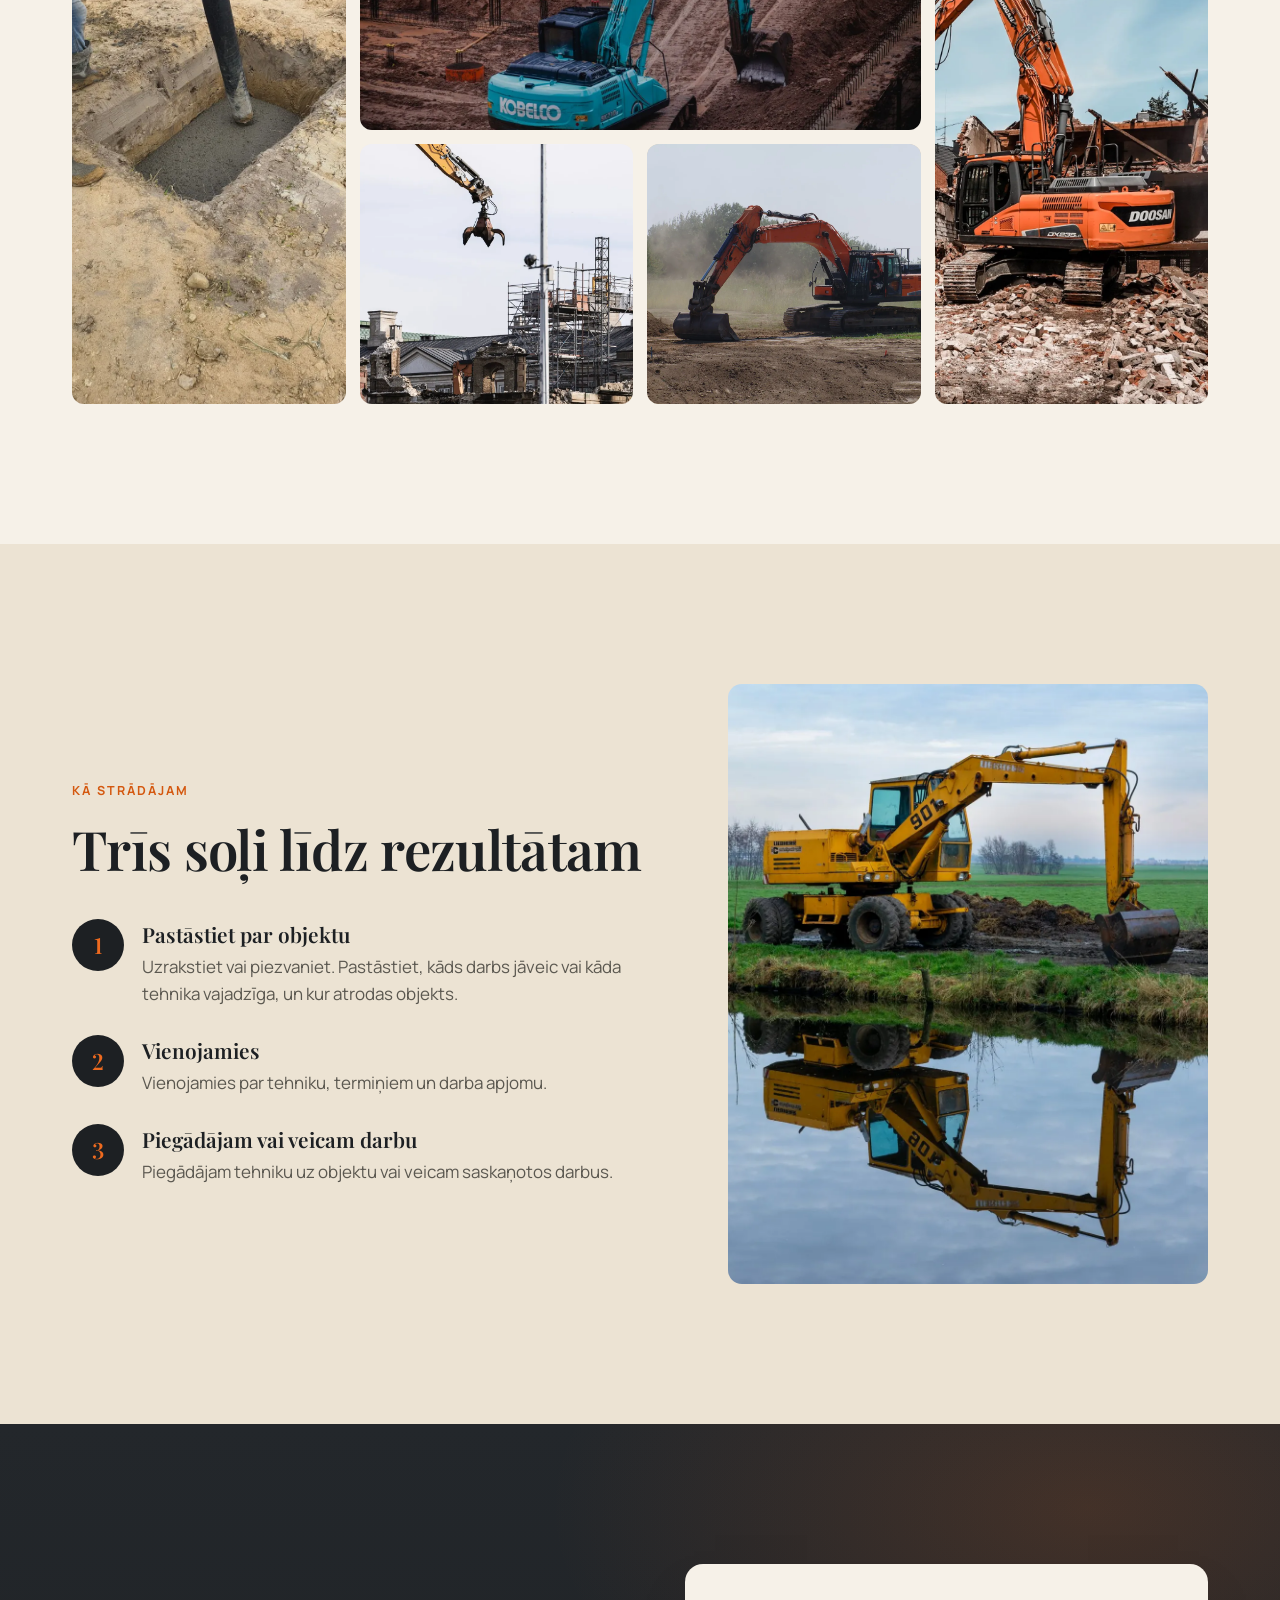
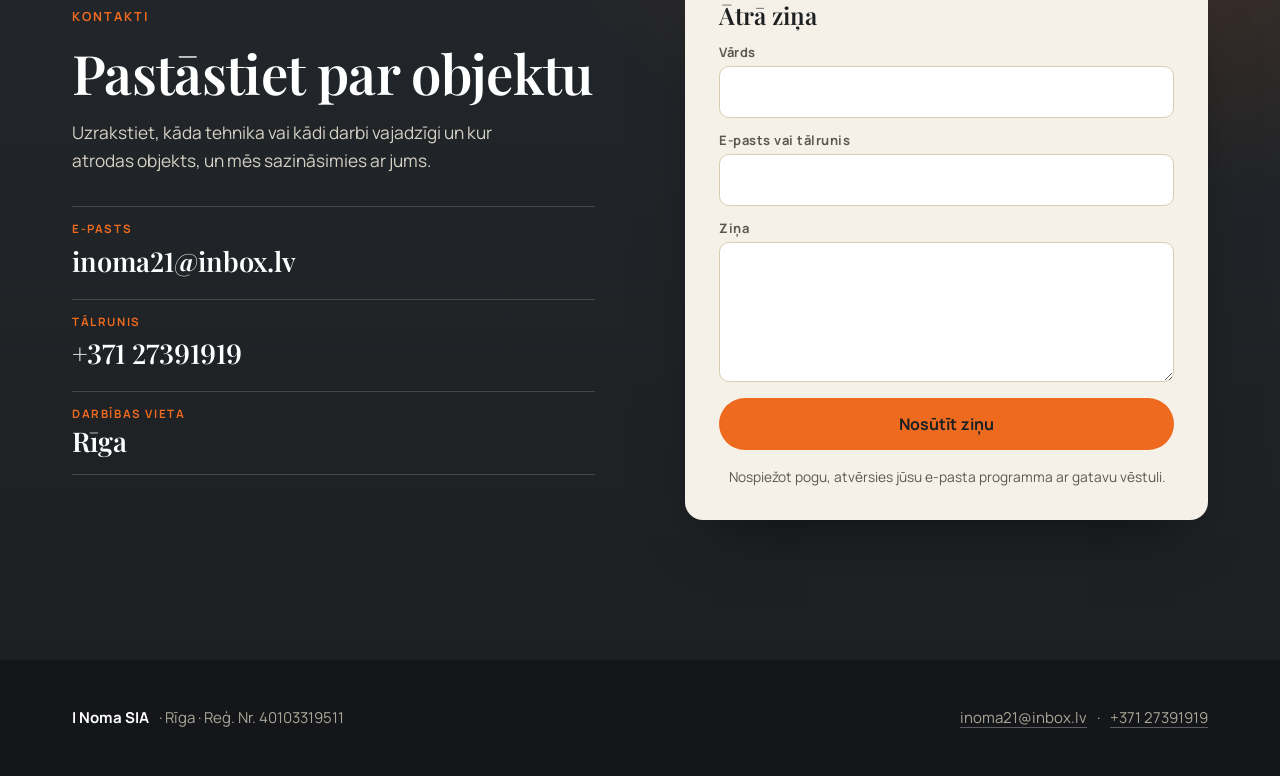
==== commit b63f47a8: "Homepage update: equipment rental, zero cycle, demolition Co-Authored-By: Claude Opus 5.5 <noreply@a" ====
--- a/index.html
+++ b/index.html
@@ -3,13 +3,13 @@
 <head>
 <meta charset="utf-8">
 <meta name="viewport" content="width=device-width, initial-scale=1">
-<title>I Noma SIA: būvdarbi un renovācija Rīgā</title>
-<meta name="description" content="I Noma SIA: būvdarbi, renovācija un iekšdarbi Rīgā. Uzņēmums ir reģistrēts Būvkomersantu reģistrā (BIS). Rakstiet: inoma21@inbox.lv.">
+<title>I Noma SIA: tehnikas noma, nulles cikls un demontāža Rīgā</title>
+<meta name="description" content="I Noma SIA Rīgā: būvtehnikas noma, nulles cikla darbi (zemes darbi, būvbedres, pamati), demontāžas darbi un demontāžas tehnikas noma. Uzņēmums ir reģistrēts Būvkomersantu reģistrā (BIS). Rakstiet: inoma21@inbox.lv.">
 <meta name="theme-color" content="#1d2023">
 <meta property="og:type" content="website">
 <meta property="og:locale" content="lv_LV">
-<meta property="og:title" content="I Noma SIA: būvdarbi un renovācija Rīgā">
-<meta property="og:description" content="Būvdarbi, renovācija un iekšdarbi Rīgā. Uzņēmums ir reģistrēts Būvkomersantu reģistrā (BIS).">
+<meta property="og:title" content="I Noma SIA: tehnikas noma, nulles cikls un demontāža Rīgā">
+<meta property="og:description" content="Būvtehnikas noma, nulles cikla darbi, demontāžas darbi un demontāžas tehnikas noma Rīgā. Uzņēmums ir reģistrēts Būvkomersantu reģistrā (BIS).">
 <link rel="icon" href="data:image/svg+xml,%3Csvg xmlns='http://www.w3.org/2000/svg' viewBox='0 0 32 32'%3E%3Crect width='32' height='32' rx='6' fill='%231d2023'/%3E%3Cpath d='M11 7h10v4h-3v10h3v4H11v-4h3V11h-3z' fill='%23ee6a1f'/%3E%3C/svg%3E">
 <link rel="preconnect" href="https://fonts.googleapis.com">
 <link rel="preconnect" href="https://fonts.gstatic.com" crossorigin>
@@ -20,7 +20,7 @@
   "@context": "https://schema.org",
   "@type": "LocalBusiness",
   "name": "I Noma SIA",
-  "description": "Būvdarbi, renovācija un iekšdarbi Rīgā. Uzņēmums ir reģistrēts Būvkomersantu reģistrā (BIS).",
+  "description": "Būvtehnikas noma, nulles cikla darbi (zemes darbi, būvbedres, pamati), demontāžas darbi un demontāžas tehnikas noma Rīgā. Uzņēmums ir reģistrēts Būvkomersantu reģistrā (BIS).",
   "email": "inoma21@inbox.lv",
   "telephone": "+37127391919",
   "identifier": "40103319511",
@@ -59,12 +59,12 @@
 <main id="saturs">
 
 <section class="hero">
-  <img class="hero__img" src="img/hero-murnieki.webp" width="1600" height="1067" alt="Mūrnieki liek ķieģeļu sienu būvlaukumā" fetchpriority="high">
+  <img class="hero__img" src="img/hero-demontaza.webp" width="1600" height="900" alt="Oranžs ekskavators nojauc ķieģeļu ēku, apkārt koki un gruži" fetchpriority="high">
   <div class="hero__shade" aria-hidden="true"></div>
   <div class="wrap hero__in">
     <p class="eyebrow">Rīga &nbsp;·&nbsp; Būvkomersantu reģistrs (BIS)</p>
-    <h1><span class="hero__brand">I Noma SIA</span> Būvdarbi un renovācija Rīgā</h1>
-    <p class="hero__lead">Mēs veicam būvdarbus, renovāciju un telpu iekšdarbus. Strādājam kārtīgi, runājam skaidri un vienojamies par visu pirms darba sākuma.</p>
+    <h1><span class="hero__brand">I Noma SIA</span> Tehnikas noma, nulles cikls un demontāža Rīgā</h1>
+    <p class="hero__lead">Mēs izīrējam būvtehniku un demontāžas tehniku, veicam nulles cikla darbus un demontāžu. Pastāstiet, kas jādara un kur atrodas objekts, un vienosimies par tehniku, termiņiem un darba apjomu.</p>
     <div class="hero__cta">
       <a class="btn btn--accent" href="tel:+37127391919">Zvanīt</a>
       <a class="btn btn--ghost" href="mailto:inoma21@inbox.lv">Rakstīt</a>
@@ -85,36 +85,36 @@
     <header class="sec__head">
       <p class="eyebrow eyebrow--dark">Pakalpojumi</p>
       <h2>Ko mēs darām</h2>
-      <p class="sec__sub">Darbus saskaņojam ar jums un sākam tad, kad viss ir skaidrs.</p>
+      <p class="sec__sub">Varat nomāt tehniku vai uzticēt mums darbu. Sākam tad, kad viss ir skaidrs.</p>
     </header>
     <ul class="cards">
       <li class="card">
         <span class="card__ic" aria-hidden="true">
-          <svg viewBox="0 0 32 32" width="28" height="28" fill="none" stroke="currentColor" stroke-width="2" stroke-linecap="round" stroke-linejoin="round"><rect x="4" y="7" width="24" height="18" rx="1.5"/><path d="M4 13h24M4 19h24M12 7v6M20 13v6M12 19v6"/></svg>
-        </span>
-        <h3>Būvdarbi</h3>
-        <p>Vispārējie būvdarbi pēc saskaņota darba apjoma.</p>
-      </li>
-      <li class="card">
-        <span class="card__ic" aria-hidden="true">
-          <svg viewBox="0 0 32 32" width="28" height="28" fill="none" stroke="currentColor" stroke-width="2" stroke-linecap="round" stroke-linejoin="round"><path d="M4 15 16 5l12 10"/><path d="M7 13v14h18V13"/><path d="M13 27v-8h6v8"/></svg>
-        </span>
-        <h3>Renovācija</h3>
-        <p>Telpu un ēku atjaunošana, lai vieta kļūtu drošāka un ērtāka.</p>
-      </li>
-      <li class="card">
-        <span class="card__ic" aria-hidden="true">
-          <svg viewBox="0 0 32 32" width="28" height="28" fill="none" stroke="currentColor" stroke-width="2" stroke-linecap="round" stroke-linejoin="round"><rect x="5" y="5" width="18" height="7" rx="1.5"/><path d="M23 8.5h3v7H15v4"/><rect x="13" y="19.5" width="4" height="8" rx="1"/></svg>
-        </span>
-        <h3>Iekšdarbi un apdare</h3>
-        <p>Telpu iekšējie darbi un apdare, tīri un sakopti.</p>
-      </li>
-      <li class="card">
-        <span class="card__ic" aria-hidden="true">
-          <svg viewBox="0 0 32 32" width="28" height="28" fill="none" stroke="currentColor" stroke-width="2" stroke-linecap="round" stroke-linejoin="round"><path d="M12 4 5 28M20 4l7 24"/><path d="M16 6v4M16 14v4M16 22v4"/></svg>
-        </span>
-        <h3>Ceļu darbu vadīšana un būvuzraudzība</h3>
-        <p>Ceļu būvdarbu vadīšana un būvuzraudzība no sākuma līdz nodošanai.</p>
+          <svg viewBox="0 0 32 32" width="28" height="28" fill="none" stroke="currentColor" stroke-width="2" stroke-linecap="round" stroke-linejoin="round"><circle cx="10" cy="16" r="5"/><path d="M15 16h13M23 16v5M28 16v4"/></svg>
+        </span>
+        <h3>Būvtehnikas noma</h3>
+        <p>Būvtehnikas noma būvdarbiem. Pirms darba sākuma vienojamies par tehniku, termiņiem un nomas kārtību.</p>
+      </li>
+      <li class="card">
+        <span class="card__ic" aria-hidden="true">
+          <svg viewBox="0 0 32 32" width="28" height="28" fill="none" stroke="currentColor" stroke-width="2" stroke-linecap="round" stroke-linejoin="round"><path d="M3 9h7l3 15h6l3-15h7"/><path d="M9 28h14"/></svg>
+        </span>
+        <h3>Nulles cikla darbi</h3>
+        <p>Būvdarbu posms zem zemes līmeņa: zemes darbi, būvbedres un pamati.</p>
+      </li>
+      <li class="card">
+        <span class="card__ic" aria-hidden="true">
+          <svg viewBox="0 0 32 32" width="28" height="28" fill="none" stroke="currentColor" stroke-width="2" stroke-linecap="round" stroke-linejoin="round"><path d="M5 26V13h8M27 26V17h-7"/><path d="M13 13l3 4-3 3 4 3-2 3"/><path d="M4 26h24"/></svg>
+        </span>
+        <h3>Demontāžas darbi</h3>
+        <p>Būvju un konstrukciju demontāža pēc saskaņota darba apjoma.</p>
+      </li>
+      <li class="card">
+        <span class="card__ic" aria-hidden="true">
+          <svg viewBox="0 0 32 32" width="28" height="28" fill="none" stroke="currentColor" stroke-width="2" stroke-linecap="round" stroke-linejoin="round"><rect x="4" y="22" width="15" height="5" rx="2.5"/><path d="M7 22v-5h8v5M15 17l5-11 7 4M27 10l-2 7"/></svg>
+        </span>
+        <h3>Demontāžas tehnikas noma</h3>
+        <p>Tehnika demontāžas darbiem. Pastāstiet par objektu, un vienosimies par piemērotu risinājumu.</p>
       </li>
     </ul>
   </div>
@@ -123,7 +123,7 @@
 <section class="sec sec--dark" id="kapec-mes">
   <div class="wrap why">
     <div class="why__media">
-      <img src="img/sastatni-vecaja-eka.webp" width="1400" height="933" loading="lazy" alt="Metāla sastatnes un koka platformas pie atjaunojamas ēkas">
+      <img src="img/demontaza-ekskavators.webp" width="1400" height="788" loading="lazy" alt="Oranžs ekskavators nojauc ķieģeļu ēku, blakus daudzstāvu nams">
     </div>
     <div class="why__body">
       <p class="eyebrow">Kāpēc mēs</p>
@@ -135,11 +135,11 @@
         </li>
         <li>
           <h3>Skaidra saruna</h3>
-          <p>Pirms darba sākuma vienojamies par apjomu un kārtību. Uz jautājumiem atbildam atklāti.</p>
-        </li>
-        <li>
-          <h3>Kārtība objektā</h3>
-          <p>Strādājam tīri un sakopti, lai jūsu ikdienai būtu mazāk traucējumu.</p>
+          <p>Pirms darba sākuma vienojamies par tehniku, termiņiem un darba apjomu. Uz jautājumiem atbildam atklāti.</p>
+        </li>
+        <li>
+          <h3>Noma vai darbs</h3>
+          <p>Varat nomāt tikai tehniku vai uzticēt mums nulles cikla darbus un demontāžu.</p>
         </li>
         <li>
           <h3>Darbojamies Rīgā</h3>
@@ -154,14 +154,14 @@
   <div class="wrap">
     <header class="sec__head">
       <p class="eyebrow eyebrow--dark">Galerija</p>
-      <h2>Būvdarbi, renovācija, apdare</h2>
+      <h2>Zemes darbi, pamati, demontāža</h2>
     </header>
     <div class="gal">
-      <figure class="gal__i gal__i--tall"><img src="img/sastatni-fasade.webp" width="1000" height="1508" loading="lazy" alt="Strādnieki uz sastatnēm pie ēkas fasādes"></figure>
-      <figure class="gal__i gal__i--wide"><img src="img/grindas-ieklasana.webp" width="1400" height="933" loading="lazy" alt="Meistars ieklāj koka grīdas dēļus"></figure>
-      <figure class="gal__i"><img src="img/sienu-krasosana.webp" width="900" height="1348" loading="lazy" alt="Vīrietis krāso sienu ar veltnīti"></figure>
-      <figure class="gal__i"><img src="img/celu-darbi.webp" width="1400" height="933" loading="lazy" alt="Ceļa remontdarbi ar triecienāmuriem"></figure>
-      <figure class="gal__i gal__i--tall"><img src="img/karkass-sastatni.webp" width="1000" height="1500" loading="lazy" alt="Daudzstāvu ēka ar sastatnēm uz būvlaukuma"></figure>
+      <figure class="gal__i gal__i--tall"><img src="img/pamati-betons.webp" width="900" height="1200" loading="lazy" alt="Strādnieks ielej betonu pamatu bedrē ar šļūteni"></figure>
+      <figure class="gal__i gal__i--wide"><img src="img/buvbedre-ekskavators.webp" width="1400" height="934" loading="lazy" alt="Ekskavators strādā dziļā būvbedrē"></figure>
+      <figure class="gal__i"><img src="img/demontaza-satvereji.webp" width="900" height="972" loading="lazy" alt="Demontāžas tvērējs virs daļēji nojauktas ēkas ar sastatnēm"></figure>
+      <figure class="gal__i"><img src="img/zemes-darbi-ekskavators.webp" width="1300" height="1020" loading="lazy" alt="Oranžs ekskavators sakārto zemi atklātā laukumā, apkārt koki"></figure>
+      <figure class="gal__i gal__i--tall"><img src="img/demontaza-ekas.webp" width="1000" height="1500" loading="lazy" alt="Oranžs ekskavators nojauc ēku, priekšplānā gruži un koka sijas"></figure>
     </div>
   </div>
 </section>
@@ -175,40 +175,39 @@
         <li>
           <span class="steps__n" aria-hidden="true">1</span>
           <div>
-            <h3>Sazināmies</h3>
-            <p>Uzrakstiet vai piezvaniet. Pastāstiet, kas jāizdara un kur atrodas objekts.</p>
+            <h3>Pastāstiet par objektu</h3>
+            <p>Uzrakstiet vai piezvaniet. Pastāstiet, kāds darbs jāveic vai kāda tehnika vajadzīga, un kur atrodas objekts.</p>
           </div>
         </li>
         <li>
           <span class="steps__n" aria-hidden="true">2</span>
           <div>
             <h3>Vienojamies</h3>
-            <p>Apskatām objektu Rīgā un vienojamies par darba apjomu un kārtību.</p>
+            <p>Vienojamies par tehniku, termiņiem un darba apjomu.</p>
           </div>
         </li>
         <li>
           <span class="steps__n" aria-hidden="true">3</span>
           <div>
-            <h3>Strādājam un nododam</h3>
-            <p>Veicam darbus saskaņotajā apjomā un kopā pārbaudām rezultātu.</p>
+            <h3>Piegādājam vai veicam darbu</h3>
+            <p>Piegādājam tehniku uz objektu vai veicam saskaņotos darbus.</p>
           </div>
         </li>
       </ol>
     </div>
     <div class="how__media">
-      <img src="img/planosana.webp" width="1200" height="801" loading="lazy" alt="Divi speciālisti pārrunā būvniecības plānu uz galda">
+      <img src="img/laukums-ekskavators.webp" width="1000" height="1250" loading="lazy" alt="Dzeltens ratiņu ekskavators rok zemi zaļā līdzenumā pie ūdens">
     </div>
   </div>
 </section>
 
 <section class="sec sec--dark contact" id="kontakti">
-  <img class="contact__bg" src="img/riga-panorama.webp" width="1600" height="1067" loading="lazy" alt="">
   <div class="contact__shade" aria-hidden="true"></div>
   <div class="wrap contact__in">
     <div class="contact__info">
       <p class="eyebrow">Kontakti</p>
-      <h2>Pastāstiet, kas jāizdara</h2>
-      <p class="contact__lead">Uzrakstiet mums, un mēs sazināsimies ar jums.</p>
+      <h2>Pastāstiet par objektu</h2>
+      <p class="contact__lead">Uzrakstiet, kāda tehnika vai kādi darbi vajadzīgi un kur atrodas objekts, un mēs sazināsimies ar jums.</p>
       <ul class="clist">
         <li>
           <span class="clist__k">E-pasts</span>
--- a/styles.css
+++ b/styles.css
@@ -66,12 +66,12 @@
 
 /* ---------- hero ---------- */
 .hero { position: relative; isolation: isolate; background: var(--graphite); color: #fff; overflow: hidden; min-height: min(86svh, 760px); display: flex; align-items: flex-end; }
-.hero__img { position: absolute; inset: 0; width: 100%; height: 100%; object-fit: cover; object-position: 30% 40%; transform: scaleX(-1); z-index: -2; }
-.hero__shade { position: absolute; inset: 0; z-index: -1; background: linear-gradient(180deg, rgba(29,32,35,.35) 0%, rgba(29,32,35,.78) 45%, rgba(29,32,35,.96) 100%); }
+.hero__img { position: absolute; inset: 0; width: 100%; height: 100%; object-fit: cover; object-position: 78% 50%; z-index: -2; }
+.hero__shade { position: absolute; inset: 0; z-index: -1; background: linear-gradient(180deg, rgba(29,32,35,.15) 0%, rgba(29,32,35,.6) 30%, rgba(29,32,35,.9) 50%, rgba(29,32,35,.96) 100%); }
 .hero__in { padding-block: 120px 64px; }
 .eyebrow { font: 700 12.5px/1.3 var(--font-body); letter-spacing: .16em; text-transform: uppercase; color: var(--accent); margin-bottom: 20px; }
 .eyebrow--dark { color: var(--accent-dark); }
-.hero h1 { font: 600 clamp(2.5rem, 9.5vw, 4.9rem)/1.04 var(--font-head); letter-spacing: -.015em; max-width: 14ch; }
+.hero h1 { font: 600 clamp(2.1rem, 8.4vw, 4.3rem)/1.06 var(--font-head); letter-spacing: -.015em; max-width: 16ch; text-wrap: balance; }
 .hero__brand { display: block; font: 700 14px/1 var(--font-body); letter-spacing: .2em; text-transform: uppercase; color: var(--sand-3); margin-bottom: 18px; }
 .hero__lead { margin-top: 24px; max-width: 34em; font-size: 1.125rem; color: #e6e0d4; }
 .hero__cta { display: flex; flex-wrap: wrap; gap: 12px; margin-top: 36px; }
@@ -121,6 +121,7 @@
 .gal__i img { width: 100%; height: 100%; object-fit: cover; transition: transform .6s ease; }
 .gal__i:hover img { transform: scale(1.04); }
 .gal__i--tall { grid-row: span 2; }
+.gal__i:nth-child(4) img { object-position: 30% 50%; }
 .gal__i--wide { grid-column: span 2; }
 .gal__i:nth-child(5) { grid-column: span 2; grid-row: span 1; }
 .gal { grid-auto-flow: dense; }
@@ -136,8 +137,7 @@
 
 /* contact */
 .contact { position: relative; isolation: isolate; overflow: hidden; }
-.contact__bg { position: absolute; inset: 0; width: 100%; height: 100%; object-fit: cover; z-index: -2; }
-.contact__shade { position: absolute; inset: 0; z-index: -1; background: linear-gradient(180deg, rgba(29,32,35,.8), rgba(29,32,35,.92)); }
+.contact__shade { position: absolute; inset: 0; z-index: -1; background: radial-gradient(900px 500px at 85% 10%, rgba(238,106,31,.16), transparent 60%), linear-gradient(180deg, #23272b, #1d2023); }
 .contact__in { display: grid; gap: 44px; align-items: start; }
 .contact .eyebrow { margin-bottom: 18px; }
 .contact__lead { margin-top: 16px; color: #d6d1c5; font-size: 1.08rem; max-width: 28em; }
@@ -195,10 +195,10 @@
   .nav a:hover { color: #fff; background: rgba(255,255,255,.08); }
   .hero { min-height: min(88vh, 780px); align-items: center; }
   .hero__shade { background: linear-gradient(90deg, rgba(29,32,35,.96) 0%, rgba(29,32,35,.86) 38%, rgba(29,32,35,.25) 78%, rgba(29,32,35,.1) 100%); }
-  .hero__img { object-position: 50% 40%; }
+  .hero__img { object-position: 50% 50%; }
   .hero__in { padding-block: 100px; }
   .hero__in > * { max-width: 620px; }
-  .hero h1 { max-width: 11ch; }
+  .hero h1 { max-width: 13ch; }
   .cards { grid-template-columns: repeat(4, 1fr); }
   .why { grid-template-columns: 5fr 6fr; gap: 80px; }
   .why__media img { aspect-ratio: 4 / 5; }
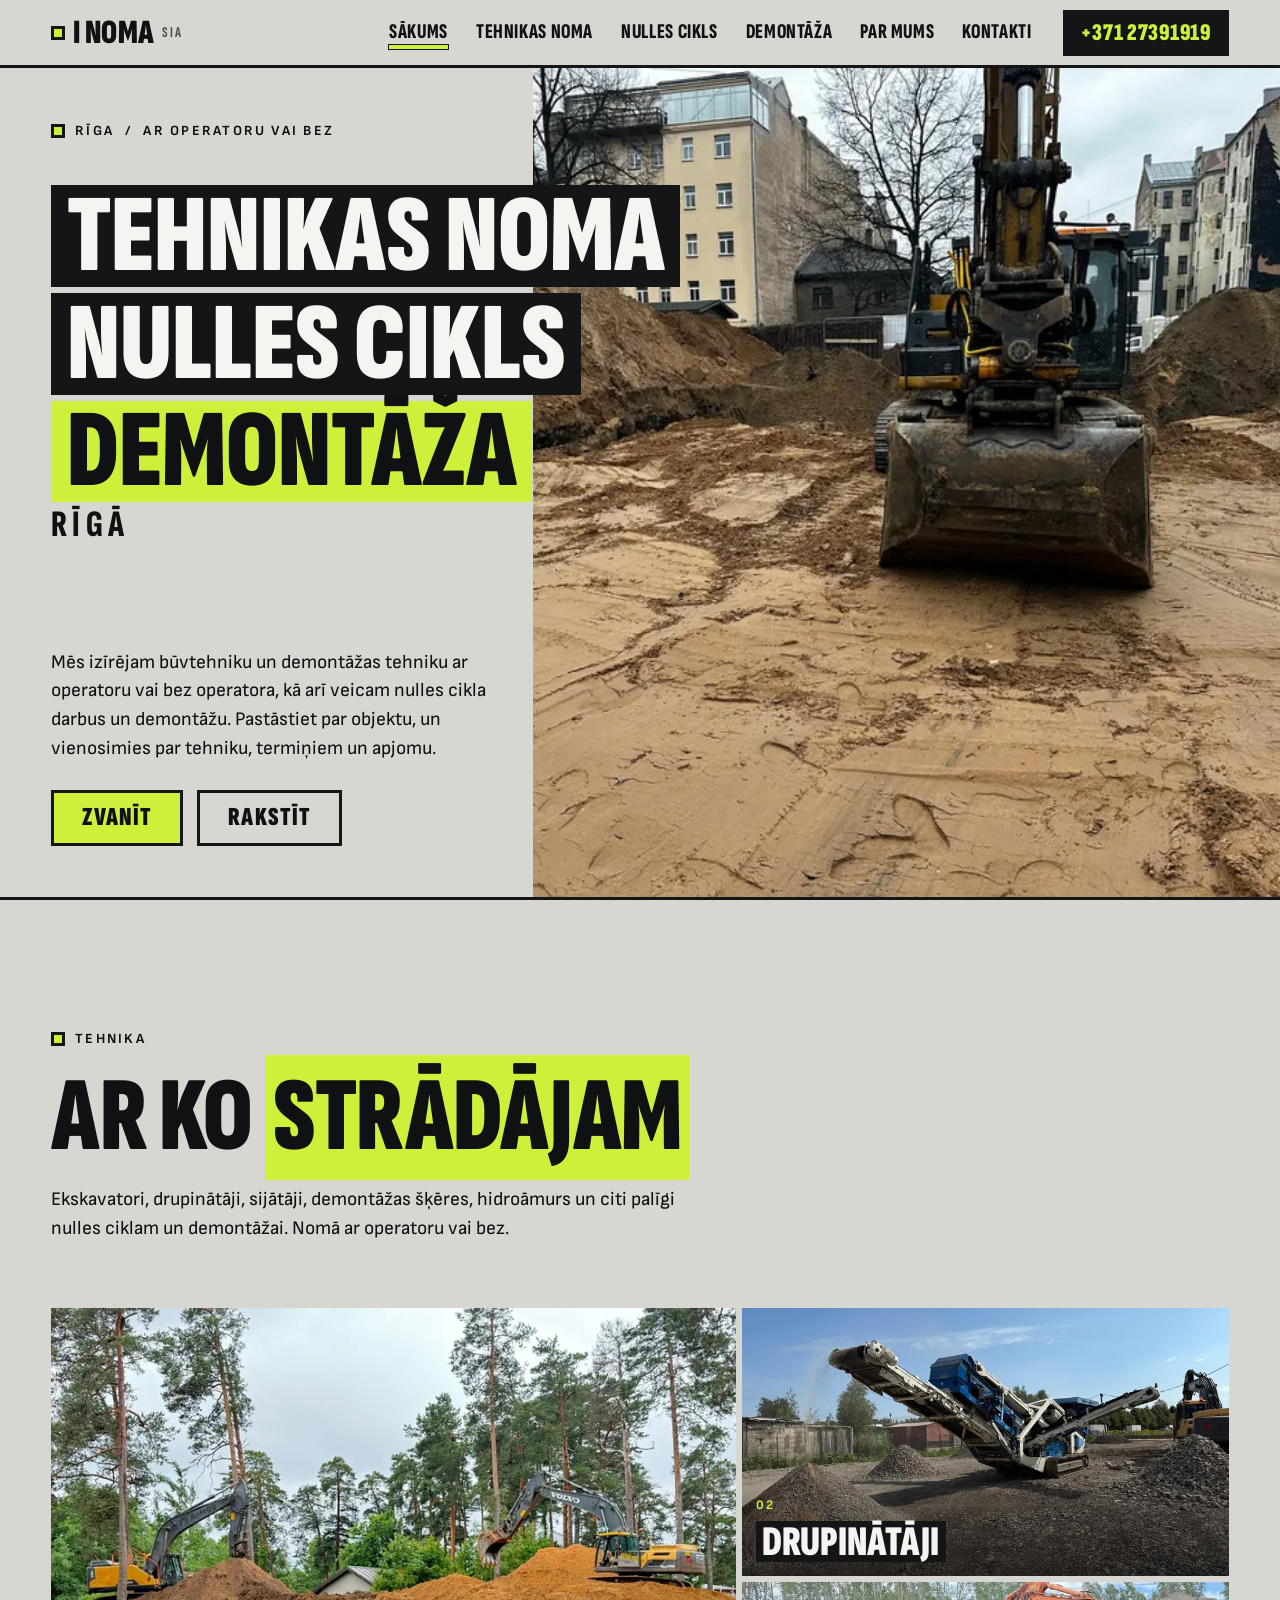
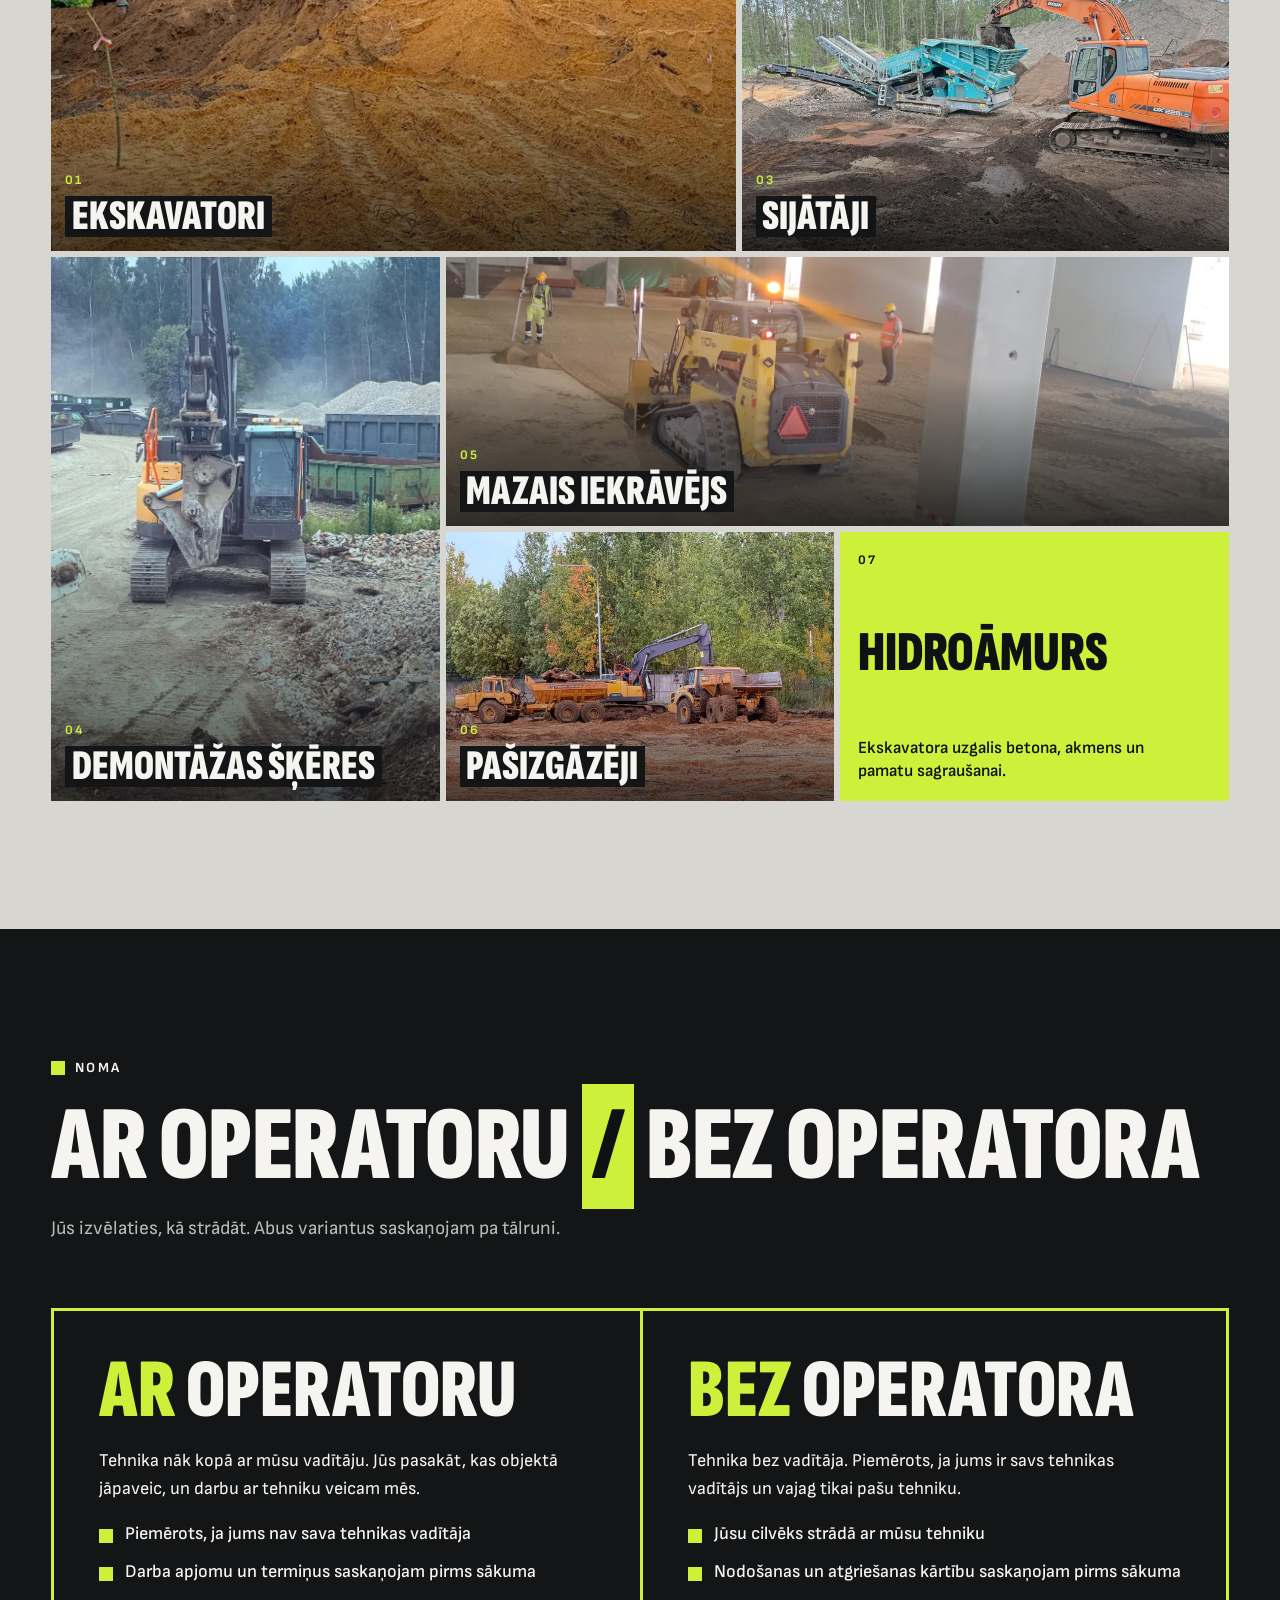
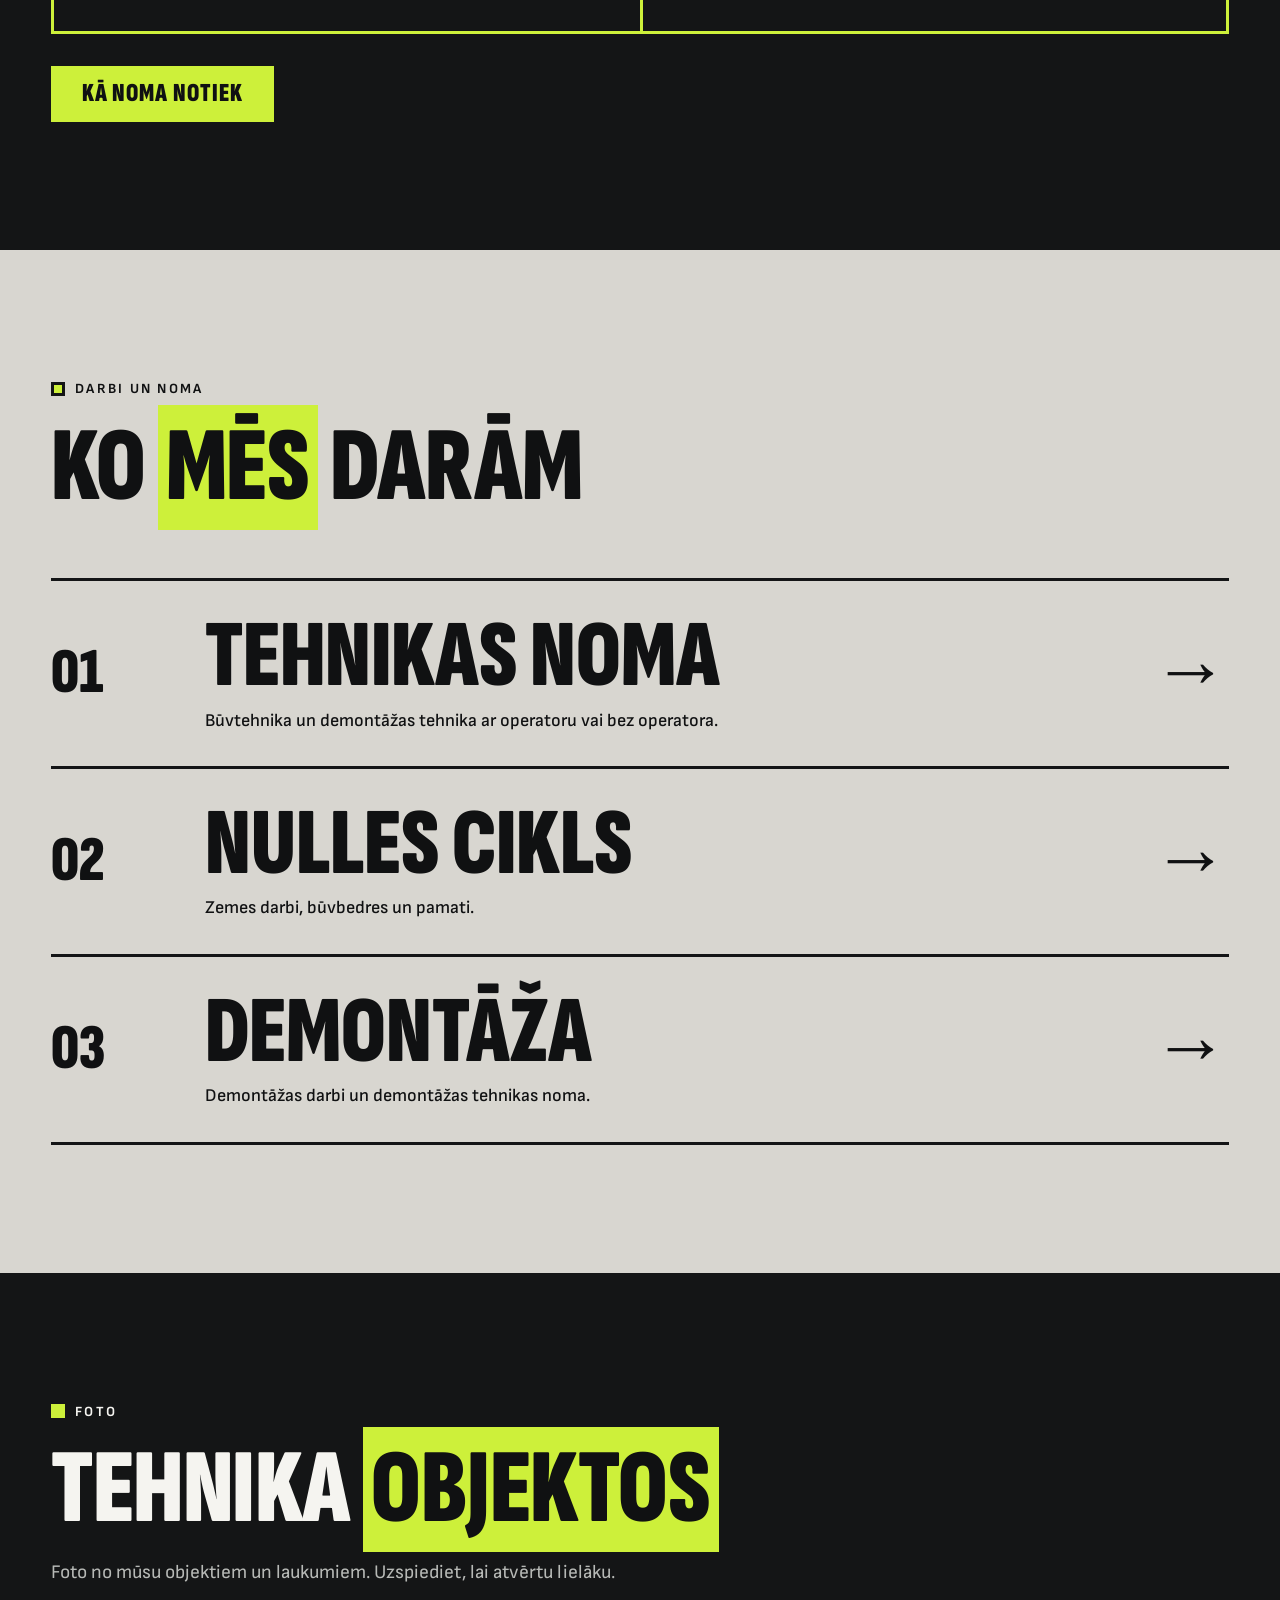
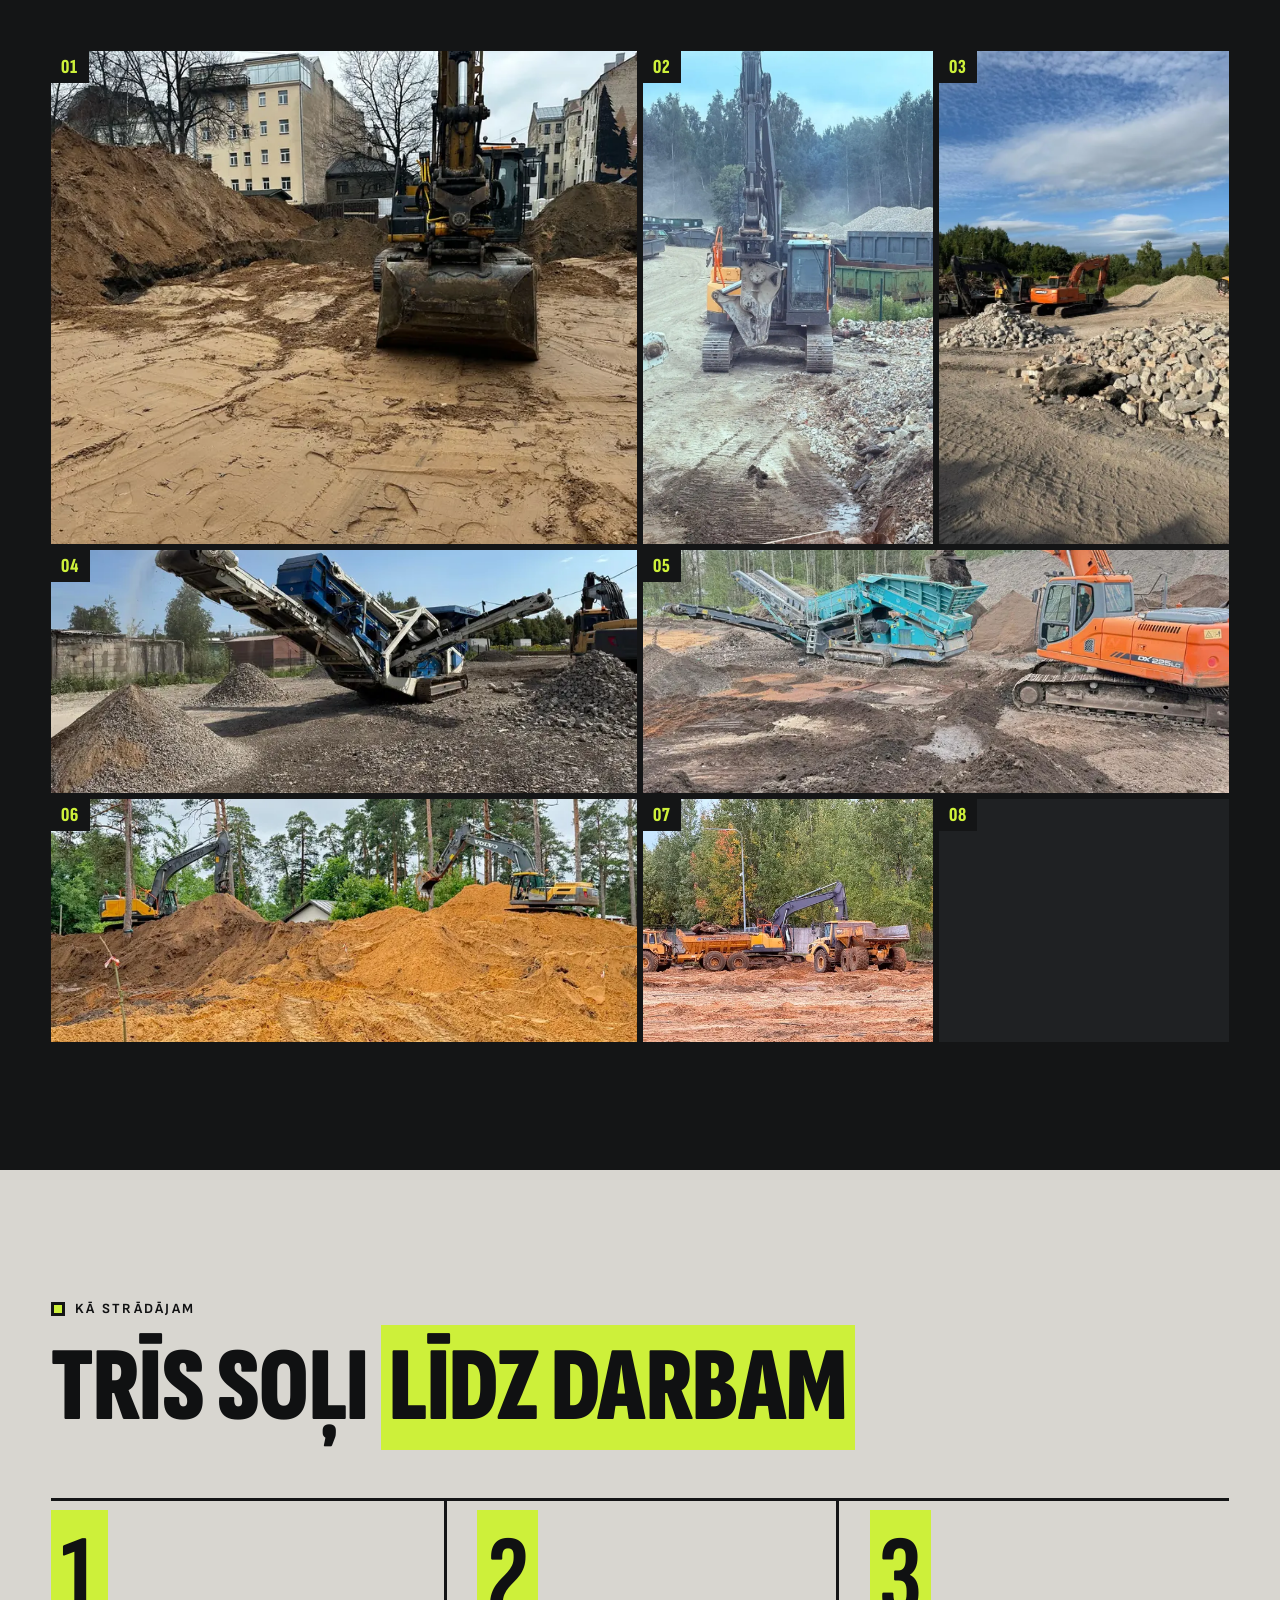
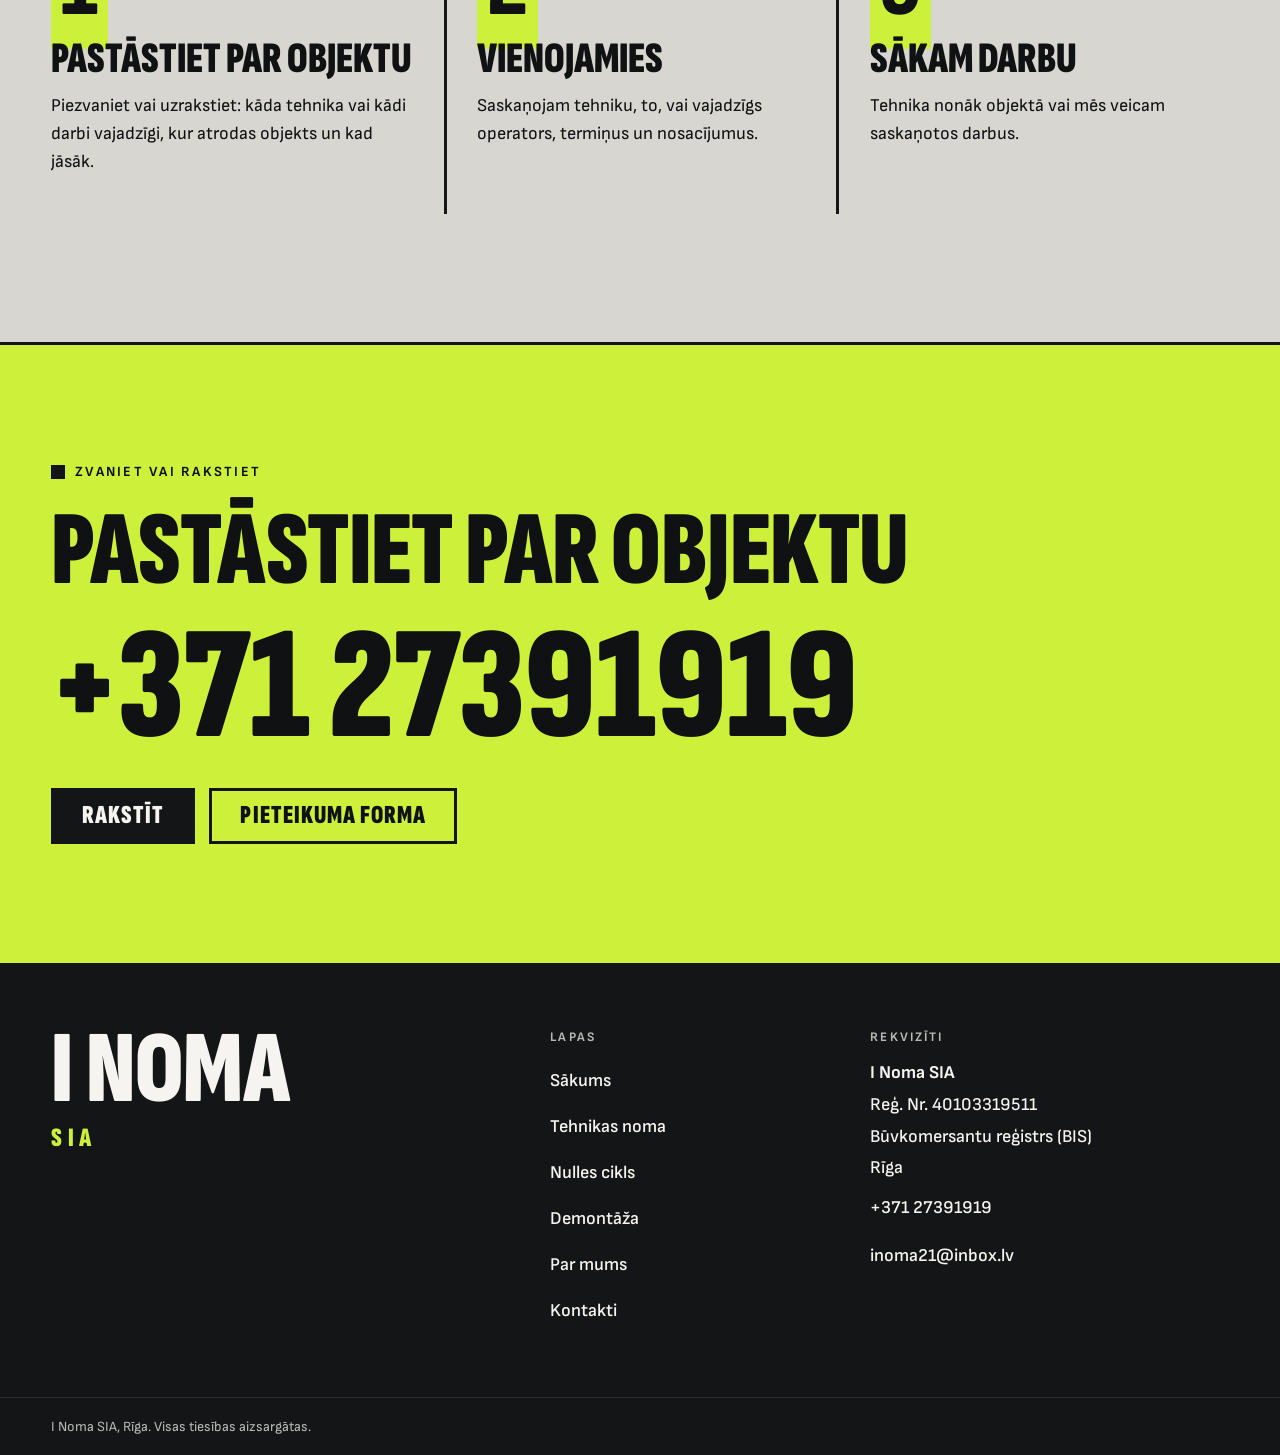
==== commit 494b1142: "I Noma full site: 6 pages with the client's photos, new design Co-Authored-By: Claude Opus 5.5 <nore" ====
--- a/index.html
+++ b/index.html
@@ -4,23 +4,26 @@
 <meta charset="utf-8">
 <meta name="viewport" content="width=device-width, initial-scale=1">
 <title>I Noma SIA: tehnikas noma, nulles cikls un demontāža Rīgā</title>
-<meta name="description" content="I Noma SIA Rīgā: būvtehnikas noma, nulles cikla darbi (zemes darbi, būvbedres, pamati), demontāžas darbi un demontāžas tehnikas noma. Uzņēmums ir reģistrēts Būvkomersantu reģistrā (BIS). Rakstiet: inoma21@inbox.lv.">
-<meta name="theme-color" content="#1d2023">
+<meta name="description" content="Būvtehnikas noma ar operatoru vai bez operatora, nulles cikla darbi un demontāža Rīgā. Drupinātāji, sijātāji, demontāžas šķēres, hidroāmurs. Zvaniet +371 27391919.">
+<meta name="theme-color" content="#141516">
+<link rel="canonical" href="https://vasylian.com/i-noma/">
 <meta property="og:type" content="website">
 <meta property="og:locale" content="lv_LV">
+<meta property="og:site_name" content="I Noma SIA">
 <meta property="og:title" content="I Noma SIA: tehnikas noma, nulles cikls un demontāža Rīgā">
-<meta property="og:description" content="Būvtehnikas noma, nulles cikla darbi, demontāžas darbi un demontāžas tehnikas noma Rīgā. Uzņēmums ir reģistrēts Būvkomersantu reģistrā (BIS).">
-<link rel="icon" href="data:image/svg+xml,%3Csvg xmlns='http://www.w3.org/2000/svg' viewBox='0 0 32 32'%3E%3Crect width='32' height='32' rx='6' fill='%231d2023'/%3E%3Cpath d='M11 7h10v4h-3v10h3v4H11v-4h3V11h-3z' fill='%23ee6a1f'/%3E%3C/svg%3E">
-<link rel="preconnect" href="https://fonts.googleapis.com">
-<link rel="preconnect" href="https://fonts.gstatic.com" crossorigin>
-<link href="https://fonts.googleapis.com/css2?family=Playfair+Display:wght@600;700&family=Manrope:wght@400;500;600;700&display=swap" rel="stylesheet">
+<meta property="og:description" content="Būvtehnikas noma ar operatoru vai bez operatora, nulles cikla darbi un demontāža Rīgā. Drupinātāji, sijātāji, demontāžas šķēres, hidroāmurs. Zvaniet +371 27391919.">
+<meta property="og:url" content="https://vasylian.com/i-noma/">
+<meta property="og:image" content="https://vasylian.com/i-noma/img/pilseta-ekskavators.webp">
+<link rel="icon" href="favicon.svg" type="image/svg+xml">
+<link rel="preload" href="fonts/sofia-ec-latin.woff2" as="font" type="font/woff2" crossorigin>
 <link rel="stylesheet" href="styles.css">
 <script type="application/ld+json">
 {
   "@context": "https://schema.org",
   "@type": "LocalBusiness",
   "name": "I Noma SIA",
-  "description": "Būvtehnikas noma, nulles cikla darbi (zemes darbi, būvbedres, pamati), demontāžas darbi un demontāžas tehnikas noma Rīgā. Uzņēmums ir reģistrēts Būvkomersantu reģistrā (BIS).",
+  "description": "Būvtehnikas noma ar operatoru vai bez operatora, nulles cikla darbi un demontāža Rīgā. Drupinātāji, sijātāji, demontāžas šķēres, hidroāmurs. Zvaniet +371 27391919.",
+  "url": "https://vasylian.com/i-noma/",
   "email": "inoma21@inbox.lv",
   "telephone": "+37127391919",
   "identifier": "40103319511",
@@ -38,220 +41,176 @@
 </head>
 <body>
 <a class="skip" href="#saturs">Pāriet uz saturu</a>
-
-<header class="top" id="top">
-  <div class="wrap top__in">
-    <a class="logo" href="#top" aria-label="I Noma SIA, uz sākumu">
-      <span class="logo__mark" aria-hidden="true"><svg viewBox="0 0 32 32" width="22" height="22"><path d="M11 7h10v4h-3v10h3v4H11v-4h3V11h-3z" fill="currentColor"/></svg></span>
-      <span class="logo__text">I Noma <small>SIA</small></span>
-    </a>
-    <nav class="nav" aria-label="Galvenā izvēlne">
-      <a href="#pakalpojumi">Pakalpojumi</a>
-      <a href="#kapec-mes">Kāpēc mēs</a>
-      <a href="#galerija">Galerija</a>
-      <a href="#ka-stradajam">Kā strādājam</a>
-      <a href="#kontakti">Kontakti</a>
+<header class="hd">
+  <a class="brand" href="index.html" aria-label="I Noma SIA, uz sākumu"><span class="brand__sq" aria-hidden="true"></span><span class="brand__t">I Noma</span><span class="brand__s">SIA</span></a>
+  <nav class="nav" id="nav" aria-label="Galvenā izvēlne">
+    <a href="index.html" aria-current="page">Sākums</a>
+    <a href="tehnikas-noma.html">Tehnikas noma</a>
+    <a href="nulles-cikls.html">Nulles cikls</a>
+    <a href="demontaza.html">Demontāža</a>
+    <a href="par-mums.html">Par mums</a>
+    <a href="kontakti.html">Kontakti</a>
+  </nav>
+  <a class="hd__tel" href="tel:+37127391919">+371 27391919</a>
+  <button class="burger" type="button" aria-expanded="false" aria-controls="nav"><i aria-hidden="true"></i><span>Izvēlne</span></button>
+</header>
+<main id="saturs">
+<section class="hero" aria-labelledby="h1">
+  <div class="hero__txt">
+    <div>
+      <p class="tag">Rīga &nbsp;/&nbsp; ar operatoru vai bez</p>
+      <h1 id="h1"><span class="tape">Tehnikas noma</span><span class="tape">Nulles cikls</span><span class="tape tape--lime">Demontāža</span><span class="loc">Rīgā</span></h1>
+    </div>
+    <div>
+      <p class="lead hero__lead">Mēs izīrējam būvtehniku un demontāžas tehniku ar operatoru vai bez operatora, kā arī veicam nulles cikla darbus un demontāžu. Pastāstiet par objektu, un vienosimies par tehniku, termiņiem un apjomu.</p>
+      <div class="hero__cta">
+        <a class="btn" href="tel:+37127391919">Zvanīt</a>
+        <a class="btn btn--line" href="mailto:inoma21@inbox.lv">Rakstīt</a>
+      </div>
+    </div>
+  </div>
+  <div class="hero__img"><img src="img/pilseta-ekskavators.webp" srcset="img/pilseta-ekskavators-800.webp 800w, img/pilseta-ekskavators.webp 1600w" sizes="(max-width:900px) 100vw, 60vw" width="1600" height="1200" alt="Dzeltens ekskavators ar kausu būvbedrē starp pilsētas ēkām" fetchpriority="high"></div>
+</section>
+
+<section class="sec" aria-labelledby="teh-h">
+  <div class="wrap">
+    <div class="sec__head">
+      <p class="tag">Tehnika</p>
+      <h2 class="h2" id="teh-h">Ar ko <em>strādājam</em></h2>
+      <p class="lead">Ekskavatori, drupinātāji, sijātāji, demontāžas šķēres, hidroāmurs un citi palīgi nulles ciklam un demontāžai. Nomā ar operatoru vai bez.</p>
+    </div>
+    <div class="mos">
+      <a class="tile t1" href="tehnikas-noma.html#ekskavatori"><img src="img/ekskavatori-smiltis.webp" srcset="img/ekskavatori-smiltis-800.webp 800w, img/ekskavatori-smiltis.webp 1600w" sizes="(max-width:900px) 100vw, 58vw" width="1600" height="1200" alt="Divi ekskavatori uz oranžiem smilšu uzbērumiem priežu mežā" loading="lazy" decoding="async"><span class="tile__l"><span class="tile__n">01</span><span class="tile__t">Ekskavatori</span></span></a>
+      <a class="tile t2" href="tehnikas-noma.html#drupinatajs"><img src="img/drupinatajs.webp" srcset="img/drupinatajs-800.webp 800w, img/drupinatajs.webp 1600w" sizes="(max-width:900px) 50vw, 42vw" width="1600" height="1200" alt="Mobilā drupināšanas iekārta pie akmens šķembu kaudzēm" loading="lazy" decoding="async"><span class="tile__l"><span class="tile__n">02</span><span class="tile__t">Drupinātāji</span></span></a>
+      <a class="tile t3" href="tehnikas-noma.html#sijatajs"><img src="img/sijatajs-ekskavators.webp" srcset="img/sijatajs-ekskavators-800.webp 800w, img/sijatajs-ekskavators.webp 1600w" sizes="(max-width:900px) 50vw, 42vw" width="1600" height="1200" alt="Oranžs ekskavators un zilganzaļa mobilā drupināšanas un sijāšanas iekārta uz būvlaukuma" loading="lazy" decoding="async"><span class="tile__l"><span class="tile__n">03</span><span class="tile__t">Sijātāji</span></span></a>
+      <a class="tile t4" href="tehnikas-noma.html#seres"><img src="img/demontazas-seres.webp" srcset="img/demontazas-seres-800.webp 800w, img/demontazas-seres.webp 900w" sizes="(max-width:900px) 100vw, 33vw" width="900" height="1600" alt="Kāpurķēžu ekskavators ar demontāžas šķērēm, fonā šķembu kaudzes un konteineri" loading="lazy" decoding="async"><span class="tile__l"><span class="tile__n">04</span><span class="tile__t">Demontāžas šķēres</span></span></a>
+      <a class="tile t5" href="tehnikas-noma.html#iekrauvejs"><img src="img/iekrauvejs-halle.webp" srcset="img/iekrauvejs-halle-800.webp 800w, img/iekrauvejs-halle.webp 1600w" sizes="(max-width:900px) 100vw, 66vw" width="1600" height="841" alt="Mazais kāpurķēžu iekrāvējs strādā uz grunts ēkas iekšpusē" loading="lazy" decoding="async"><span class="tile__l"><span class="tile__n">05</span><span class="tile__t">Mazais iekrāvējs</span></span></a>
+      <a class="tile t6" href="tehnikas-noma.html#pasizgaji"><img src="img/pasizgaji.webp" srcset="img/pasizgaji-800.webp 800w, img/pasizgaji.webp 1600w" sizes="(max-width:900px) 50vw, 33vw" width="1600" height="900" alt="Divi pašizgāzēji un ekskavators uz sarkanbrūnas zemes laukumā" loading="lazy" decoding="async"><span class="tile__l"><span class="tile__n">06</span><span class="tile__t">Pašizgāzēji</span></span></a>
+      <a class="tile tile--type t7" href="tehnikas-noma.html#hidroamurs"><span class="tile__n">07</span><span class="tile__t">Hidroāmurs</span><p>Ekskavatora uzgalis betona, akmens un pamatu sagraušanai.</p></a>
+    </div>
+  </div>
+</section>
+
+<section class="sec on-dark" id="operators" aria-labelledby="op-h">
+  <div class="wrap">
+    <div class="sec__head">
+      <p class="tag">Noma</p>
+      <h2 class="h2" id="op-h">Ar operatoru <em>/</em> bez operatora</h2>
+      <p class="lead mute">Jūs izvēlaties, kā strādāt. Abus variantus saskaņojam pa tālruni.</p>
+    </div>
+    <div class="ops">
+  <div>
+    <h3><span>Ar</span> operatoru</h3>
+    <p>Tehnika nāk kopā ar mūsu vadītāju. Jūs pasakāt, kas objektā jāpaveic, un darbu ar tehniku veicam mēs.</p>
+    <ul>
+      <li>Piemērots, ja jums nav sava tehnikas vadītāja</li>
+      <li>Darba apjomu un termiņus saskaņojam pirms sākuma</li>
+    </ul>
+  </div>
+  <div>
+    <h3><span>Bez</span> operatora</h3>
+    <p>Tehnika bez vadītāja. Piemērots, ja jums ir savs tehnikas vadītājs un vajag tikai pašu tehniku.</p>
+    <ul>
+      <li>Jūsu cilvēks strādā ar mūsu tehniku</li>
+      <li>Nodošanas un atgriešanas kārtību saskaņojam pirms sākuma</li>
+    </ul>
+  </div>
+</div>
+    <p style="margin-top:32px"><a class="btn btn--onDark" href="tehnikas-noma.html#operators">Kā noma notiek</a></p>
+  </div>
+</section>
+
+<section class="sec" aria-labelledby="dar-h">
+  <div class="wrap">
+    <div class="sec__head">
+      <p class="tag">Darbi un noma</p>
+      <h2 class="h2" id="dar-h">Ko <em>mēs</em> darām</h2>
+    </div>
+    <div class="idx">
+      <a href="tehnikas-noma.html"><span class="idx__n">01</span><span class="idx__t">Tehnikas noma<span class="idx__d">Būvtehnika un demontāžas tehnika ar operatoru vai bez operatora.</span></span><span class="idx__a" aria-hidden="true">&rarr;</span></a>
+      <a href="nulles-cikls.html"><span class="idx__n">02</span><span class="idx__t">Nulles cikls<span class="idx__d">Zemes darbi, būvbedres un pamati.</span></span><span class="idx__a" aria-hidden="true">&rarr;</span></a>
+      <a href="demontaza.html"><span class="idx__n">03</span><span class="idx__t">Demontāža<span class="idx__d">Demontāžas darbi un demontāžas tehnikas noma.</span></span><span class="idx__a" aria-hidden="true">&rarr;</span></a>
+    </div>
+  </div>
+</section>
+
+<section class="sec on-dark" id="galerija" aria-labelledby="gal-h">
+  <div class="wrap">
+    <div class="sec__head">
+      <p class="tag">Foto</p>
+      <h2 class="h2" id="gal-h">Tehnika <em>objektos</em></h2>
+      <p class="lead mute">Foto no mūsu objektiem un laukumiem. Uzspiediet, lai atvērtu lielāku.</p>
+    </div>
+    <div class="sheet">
+      <a class="w2 h2r" href="img/pilseta-ekskavators.webp" data-lb data-cap="Ekskavators būvbedrē starp pilsētas ēkām"><span class="n">01</span><img src="img/pilseta-ekskavators.webp" srcset="img/pilseta-ekskavators-800.webp 800w, img/pilseta-ekskavators.webp 1600w" sizes="(max-width:900px) 100vw, 50vw" width="1600" height="1200" alt="Dzeltens ekskavators ar kausu būvbedrē starp pilsētas ēkām" loading="lazy" decoding="async" style="object-position:60% 50%"></a>
+      <a class="h2r" href="img/demontazas-seres.webp" data-lb data-cap="Ekskavators ar demontāžas šķērēm"><span class="n">02</span><img src="img/demontazas-seres.webp" srcset="img/demontazas-seres-800.webp 800w, img/demontazas-seres.webp 900w" sizes="(max-width:900px) 50vw, 25vw" width="900" height="1600" alt="Kāpurķēžu ekskavators ar demontāžas šķērēm, fonā šķembu kaudzes un konteineri" loading="lazy" decoding="async" style="object-position:50% 62%"></a>
+      <a class="h2r" href="img/akmens-kaudzes.webp" data-lb data-cap="Akmeņu un drupu kaudzes, fonā ekskavatori"><span class="n">03</span><img src="img/akmens-kaudzes.webp" srcset="img/akmens-kaudzes-800.webp 800w, img/akmens-kaudzes.webp 1200w" sizes="(max-width:900px) 50vw, 25vw" width="1200" height="1600" alt="Akmeņu un drupu kaudzes laukumā, fonā strādā ekskavatori" loading="lazy" decoding="async" style="object-position:50% 60%"></a>
+      <a class="w2" href="img/drupinatajs.webp" data-lb data-cap="Mobilā drupināšanas iekārta pie šķembu kaudzēm"><span class="n">04</span><img src="img/drupinatajs.webp" srcset="img/drupinatajs-800.webp 800w, img/drupinatajs.webp 1600w" sizes="(max-width:900px) 100vw, 50vw" width="1600" height="1200" alt="Mobilā drupināšanas iekārta pie akmens šķembu kaudzēm" loading="lazy" decoding="async" style="object-position:50% 62%"></a>
+      <a class="w2" href="img/sijatajs-ekskavators.webp" data-lb data-cap="Ekskavators un mobilā drupināšanas un sijāšanas iekārta"><span class="n">05</span><img src="img/sijatajs-ekskavators.webp" srcset="img/sijatajs-ekskavators-800.webp 800w, img/sijatajs-ekskavators.webp 1600w" sizes="(max-width:900px) 100vw, 50vw" width="1600" height="1200" alt="Oranžs ekskavators un zilganzaļa mobilā drupināšanas un sijāšanas iekārta uz būvlaukuma" loading="lazy" decoding="async" style="object-position:40% 55%"></a>
+      <a class="w2" href="img/ekskavatori-smiltis.webp" data-lb data-cap="Ekskavatori uz smilšu uzbērumiem"><span class="n">06</span><img src="img/ekskavatori-smiltis.webp" srcset="img/ekskavatori-smiltis-800.webp 800w, img/ekskavatori-smiltis.webp 1600w" sizes="(max-width:900px) 100vw, 50vw" width="1600" height="1200" alt="Divi ekskavatori uz oranžiem smilšu uzbērumiem priežu mežā" loading="lazy" decoding="async" style="object-position:50% 55%"></a>
+      <a href="img/pasizgaji.webp" data-lb data-cap="Pašizgāzēji un ekskavators zemes darbu laukumā"><span class="n">07</span><img src="img/pasizgaji.webp" srcset="img/pasizgaji-800.webp 800w, img/pasizgaji.webp 1600w" sizes="(max-width:900px) 50vw, 25vw" width="1600" height="900" alt="Divi pašizgāzēji un ekskavators uz sarkanbrūnas zemes laukumā" loading="lazy" decoding="async" style="object-position:58% 50%"></a>
+      <a href="img/iekrauvejs-halle.webp" data-lb data-cap="Mazais kāpurķēžu iekrāvējs ēkas iekšpusē"><span class="n">08</span><img src="img/iekrauvejs-halle.webp" srcset="img/iekrauvejs-halle-800.webp 800w, img/iekrauvejs-halle.webp 1600w" sizes="(max-width:900px) 50vw, 25vw" width="1600" height="841" alt="Mazais kāpurķēžu iekrāvējs strādā uz grunts ēkas iekšpusē" loading="lazy" decoding="async" style="object-position:36% 55%"></a>
+    </div>
+  </div>
+</section>
+
+<section class="sec" aria-labelledby="ka-h">
+  <div class="wrap">
+    <div class="sec__head">
+      <p class="tag">Kā strādājam</p>
+      <h2 class="h2" id="ka-h">Trīs soļi <em>līdz darbam</em></h2>
+    </div>
+    <ol class="steps">
+      <li><span class="steps__n"><b>1</b></span><h3 class="h3">Pastāstiet par objektu</h3><p>Piezvaniet vai uzrakstiet: kāda tehnika vai kādi darbi vajadzīgi, kur atrodas objekts un kad jāsāk.</p></li>
+      <li><span class="steps__n"><b>2</b></span><h3 class="h3">Vienojamies</h3><p>Saskaņojam tehniku, to, vai vajadzīgs operators, termiņus un nosacījumus.</p></li>
+      <li><span class="steps__n"><b>3</b></span><h3 class="h3">Sākam darbu</h3><p>Tehnika nonāk objektā vai mēs veicam saskaņotos darbus.</p></li>
+    </ol>
+  </div>
+</section>
+
+<section class="cta" aria-labelledby="cta-h">
+  <div class="wrap">
+    <p class="tag">Zvaniet vai rakstiet</p>
+    <h2 class="h2" id="cta-h" style="margin:18px 0 22px">Pastāstiet par objektu</h2>
+    <a class="cta__tel" href="tel:+37127391919">+371 27391919</a>
+    <div class="cta__btns">
+      <a class="btn btn--dark" href="mailto:inoma21@inbox.lv">Rakstīt</a>
+      <a class="btn btn--line" href="kontakti.html#forma">Pieteikuma forma</a>
+    </div>
+  </div>
+</section>
+
+</main>
+<footer class="ft">
+  <div class="wrap ft__in">
+    <div class="ft__brand">I Noma<small>SIA</small></div>
+    <nav aria-label="Apakšējā izvēlne">
+      <h2>Lapas</h2>
+      <ul>
+        <li><a href="index.html">Sākums</a></li>
+<li><a href="tehnikas-noma.html">Tehnikas noma</a></li>
+<li><a href="nulles-cikls.html">Nulles cikls</a></li>
+<li><a href="demontaza.html">Demontāža</a></li>
+<li><a href="par-mums.html">Par mums</a></li>
+<li><a href="kontakti.html">Kontakti</a></li>
+      </ul>
     </nav>
-    <a class="btn btn--accent btn--sm" href="mailto:inoma21@inbox.lv">Rakstīt</a>
-  </div>
-</header>
-
-<main id="saturs">
-
-<section class="hero">
-  <img class="hero__img" src="img/hero-demontaza.webp" width="1600" height="900" alt="Oranžs ekskavators nojauc ķieģeļu ēku, apkārt koki un gruži" fetchpriority="high">
-  <div class="hero__shade" aria-hidden="true"></div>
-  <div class="wrap hero__in">
-    <p class="eyebrow">Rīga &nbsp;·&nbsp; Būvkomersantu reģistrs (BIS)</p>
-    <h1><span class="hero__brand">I Noma SIA</span> Tehnikas noma, nulles cikls un demontāža Rīgā</h1>
-    <p class="hero__lead">Mēs izīrējam būvtehniku un demontāžas tehniku, veicam nulles cikla darbus un demontāžu. Pastāstiet, kas jādara un kur atrodas objekts, un vienosimies par tehniku, termiņiem un darba apjomu.</p>
-    <div class="hero__cta">
-      <a class="btn btn--accent" href="tel:+37127391919">Zvanīt</a>
-      <a class="btn btn--ghost" href="mailto:inoma21@inbox.lv">Rakstīt</a>
-    </div>
-  </div>
-</section>
-
-<section class="strip" aria-label="Īsi par uzņēmumu">
-  <ul class="wrap strip__in">
-    <li><span class="strip__k">Reģistrs</span> Būvkomersantu reģistrs (BIS)</li>
-    <li><span class="strip__k">Vieta</span> Rīga</li>
-    <li><span class="strip__k">E-pasts</span> <a href="mailto:inoma21@inbox.lv">inoma21@inbox.lv</a></li>
-  </ul>
-</section>
-
-<section class="sec sec--sand" id="pakalpojumi">
-  <div class="wrap">
-    <header class="sec__head">
-      <p class="eyebrow eyebrow--dark">Pakalpojumi</p>
-      <h2>Ko mēs darām</h2>
-      <p class="sec__sub">Varat nomāt tehniku vai uzticēt mums darbu. Sākam tad, kad viss ir skaidrs.</p>
-    </header>
-    <ul class="cards">
-      <li class="card">
-        <span class="card__ic" aria-hidden="true">
-          <svg viewBox="0 0 32 32" width="28" height="28" fill="none" stroke="currentColor" stroke-width="2" stroke-linecap="round" stroke-linejoin="round"><circle cx="10" cy="16" r="5"/><path d="M15 16h13M23 16v5M28 16v4"/></svg>
-        </span>
-        <h3>Būvtehnikas noma</h3>
-        <p>Būvtehnikas noma būvdarbiem. Pirms darba sākuma vienojamies par tehniku, termiņiem un nomas kārtību.</p>
-      </li>
-      <li class="card">
-        <span class="card__ic" aria-hidden="true">
-          <svg viewBox="0 0 32 32" width="28" height="28" fill="none" stroke="currentColor" stroke-width="2" stroke-linecap="round" stroke-linejoin="round"><path d="M3 9h7l3 15h6l3-15h7"/><path d="M9 28h14"/></svg>
-        </span>
-        <h3>Nulles cikla darbi</h3>
-        <p>Būvdarbu posms zem zemes līmeņa: zemes darbi, būvbedres un pamati.</p>
-      </li>
-      <li class="card">
-        <span class="card__ic" aria-hidden="true">
-          <svg viewBox="0 0 32 32" width="28" height="28" fill="none" stroke="currentColor" stroke-width="2" stroke-linecap="round" stroke-linejoin="round"><path d="M5 26V13h8M27 26V17h-7"/><path d="M13 13l3 4-3 3 4 3-2 3"/><path d="M4 26h24"/></svg>
-        </span>
-        <h3>Demontāžas darbi</h3>
-        <p>Būvju un konstrukciju demontāža pēc saskaņota darba apjoma.</p>
-      </li>
-      <li class="card">
-        <span class="card__ic" aria-hidden="true">
-          <svg viewBox="0 0 32 32" width="28" height="28" fill="none" stroke="currentColor" stroke-width="2" stroke-linecap="round" stroke-linejoin="round"><rect x="4" y="22" width="15" height="5" rx="2.5"/><path d="M7 22v-5h8v5M15 17l5-11 7 4M27 10l-2 7"/></svg>
-        </span>
-        <h3>Demontāžas tehnikas noma</h3>
-        <p>Tehnika demontāžas darbiem. Pastāstiet par objektu, un vienosimies par piemērotu risinājumu.</p>
-      </li>
-    </ul>
-  </div>
-</section>
-
-<section class="sec sec--dark" id="kapec-mes">
-  <div class="wrap why">
-    <div class="why__media">
-      <img src="img/demontaza-ekskavators.webp" width="1400" height="788" loading="lazy" alt="Oranžs ekskavators nojauc ķieģeļu ēku, blakus daudzstāvu nams">
-    </div>
-    <div class="why__body">
-      <p class="eyebrow">Kāpēc mēs</p>
-      <h2>Uzticami, skaidri, kārtīgi</h2>
-      <ol class="points">
-        <li>
-          <h3>Esam reģistrēti</h3>
-          <p>Mūsu uzņēmums ir publiskajā Būvkomersantu reģistrā. Datus var pārbaudīt vietnē bis.gov.lv.</p>
-        </li>
-        <li>
-          <h3>Skaidra saruna</h3>
-          <p>Pirms darba sākuma vienojamies par tehniku, termiņiem un darba apjomu. Uz jautājumiem atbildam atklāti.</p>
-        </li>
-        <li>
-          <h3>Noma vai darbs</h3>
-          <p>Varat nomāt tikai tehniku vai uzticēt mums nulles cikla darbus un demontāžu.</p>
-        </li>
-        <li>
-          <h3>Darbojamies Rīgā</h3>
-          <p>Strādājam Rīgā, tāpēc objektu varam apskatīt uz vietas un ātri sazināties.</p>
-        </li>
-      </ol>
-    </div>
-  </div>
-</section>
-
-<section class="sec sec--light" id="galerija">
-  <div class="wrap">
-    <header class="sec__head">
-      <p class="eyebrow eyebrow--dark">Galerija</p>
-      <h2>Zemes darbi, pamati, demontāža</h2>
-    </header>
-    <div class="gal">
-      <figure class="gal__i gal__i--tall"><img src="img/pamati-betons.webp" width="900" height="1200" loading="lazy" alt="Strādnieks ielej betonu pamatu bedrē ar šļūteni"></figure>
-      <figure class="gal__i gal__i--wide"><img src="img/buvbedre-ekskavators.webp" width="1400" height="934" loading="lazy" alt="Ekskavators strādā dziļā būvbedrē"></figure>
-      <figure class="gal__i"><img src="img/demontaza-satvereji.webp" width="900" height="972" loading="lazy" alt="Demontāžas tvērējs virs daļēji nojauktas ēkas ar sastatnēm"></figure>
-      <figure class="gal__i"><img src="img/zemes-darbi-ekskavators.webp" width="1300" height="1020" loading="lazy" alt="Oranžs ekskavators sakārto zemi atklātā laukumā, apkārt koki"></figure>
-      <figure class="gal__i gal__i--tall"><img src="img/demontaza-ekas.webp" width="1000" height="1500" loading="lazy" alt="Oranžs ekskavators nojauc ēku, priekšplānā gruži un koka sijas"></figure>
-    </div>
-  </div>
-</section>
-
-<section class="sec sec--sand" id="ka-stradajam">
-  <div class="wrap how">
-    <div class="how__body">
-      <p class="eyebrow eyebrow--dark">Kā strādājam</p>
-      <h2>Trīs soļi līdz rezultātam</h2>
-      <ol class="steps">
-        <li>
-          <span class="steps__n" aria-hidden="true">1</span>
-          <div>
-            <h3>Pastāstiet par objektu</h3>
-            <p>Uzrakstiet vai piezvaniet. Pastāstiet, kāds darbs jāveic vai kāda tehnika vajadzīga, un kur atrodas objekts.</p>
-          </div>
-        </li>
-        <li>
-          <span class="steps__n" aria-hidden="true">2</span>
-          <div>
-            <h3>Vienojamies</h3>
-            <p>Vienojamies par tehniku, termiņiem un darba apjomu.</p>
-          </div>
-        </li>
-        <li>
-          <span class="steps__n" aria-hidden="true">3</span>
-          <div>
-            <h3>Piegādājam vai veicam darbu</h3>
-            <p>Piegādājam tehniku uz objektu vai veicam saskaņotos darbus.</p>
-          </div>
-        </li>
-      </ol>
-    </div>
-    <div class="how__media">
-      <img src="img/laukums-ekskavators.webp" width="1000" height="1250" loading="lazy" alt="Dzeltens ratiņu ekskavators rok zemi zaļā līdzenumā pie ūdens">
-    </div>
-  </div>
-</section>
-
-<section class="sec sec--dark contact" id="kontakti">
-  <div class="contact__shade" aria-hidden="true"></div>
-  <div class="wrap contact__in">
-    <div class="contact__info">
-      <p class="eyebrow">Kontakti</p>
-      <h2>Pastāstiet par objektu</h2>
-      <p class="contact__lead">Uzrakstiet, kāda tehnika vai kādi darbi vajadzīgi un kur atrodas objekts, un mēs sazināsimies ar jums.</p>
-      <ul class="clist">
-        <li>
-          <span class="clist__k">E-pasts</span>
-          <a href="mailto:inoma21@inbox.lv">inoma21@inbox.lv</a>
-        </li>
-        <li>
-          <span class="clist__k">Tālrunis</span>
-          <a href="tel:+37127391919">+371 27391919</a>
-        </li>
-        <li>
-          <span class="clist__k">Darbības vieta</span>
-          <span>Rīga</span>
-        </li>
-      </ul>
-    </div>
-    <form class="form" id="forma" action="mailto:inoma21@inbox.lv" method="post" enctype="text/plain">
-      <h3 class="form__h">Ātrā ziņa</h3>
-      <label class="field">
-        <span>Vārds</span>
-        <input type="text" name="vards" autocomplete="name" required>
-      </label>
-      <label class="field">
-        <span>E-pasts vai tālrunis</span>
-        <input type="text" name="kontakts" autocomplete="email" required>
-      </label>
-      <label class="field">
-        <span>Ziņa</span>
-        <textarea name="zina" rows="5" required></textarea>
-      </label>
-      <button class="btn btn--accent btn--block" type="submit">Nosūtīt ziņu</button>
-      <p class="form__note">Nospiežot pogu, atvērsies jūsu e-pasta programma ar gatavu vēstuli.</p>
-    </form>
-  </div>
-</section>
-
-</main>
-
-<footer class="foot">
-  <div class="wrap foot__in">
-    <p><strong>I Noma SIA</strong> · Rīga · Reģ. Nr. 40103319511</p>
-    <p><a href="mailto:inoma21@inbox.lv">inoma21@inbox.lv</a> · <a href="tel:+37127391919">+371 27391919</a></p>
-  </div>
+    <div>
+      <h2>Rekvizīti</h2>
+      <p><strong>I Noma SIA</strong></p>
+      <p>Reģ. Nr. 40103319511</p>
+      <p>Būvkomersantu reģistrs (BIS)</p>
+      <p>Rīga</p>
+      <p><a href="tel:+37127391919">+371 27391919</a></p>
+      <p><a href="mailto:inoma21@inbox.lv">inoma21@inbox.lv</a></p>
+    </div>
+  </div>
+  <div class="wrap ft__legal">I Noma SIA, Rīga. Visas tiesības aizsargātas.</div>
 </footer>
-
+<div class="dock">
+  <a class="dock__call" href="tel:+37127391919">Zvanīt</a>
+  <a class="dock__mail" href="mailto:inoma21@inbox.lv">Rakstīt</a>
+</div>
 <script src="script.js" defer></script>
 </body>
 </html>
--- a/styles.css
+++ b/styles.css
@@ -1,217 +1,355 @@
-:root {
-  --graphite: #1d2023;
-  --graphite-2: #272b2f;
-  --graphite-3: #343a3f;
-  --sand: #ece3d3;
-  --sand-2: #f6f1e8;
-  --sand-3: #d9ccb5;
-  --accent: #ee6a1f;
-  --accent-dark: #d4580f;
-  --ink: #1d2023;
-  --muted: #5b5850;
-  --muted-light: #b9b4a8;
-  --radius: 14px;
-  --gutter: 20px;
-  --font-head: "Playfair Display", Georgia, "Times New Roman", serif;
-  --font-body: "Manrope", system-ui, -apple-system, "Segoe UI", Roboto, sans-serif;
-  --sec-pad: clamp(72px, 11vw, 140px);
-}
-
-*, *::before, *::after { box-sizing: border-box; }
-html { scroll-behavior: smooth; -webkit-text-size-adjust: 100%; scroll-padding-top: 72px; }
-body {
-  margin: 0;
-  font-family: var(--font-body);
-  font-size: 17px;
-  line-height: 1.6;
-  font-variant-numeric: lining-nums;
-  color: var(--ink);
-  background: var(--sand-2);
-  overflow-x: hidden;
-}
-img { display: block; max-width: 100%; height: auto; }
-a { color: inherit; }
-h1, h2, h3, p, ul, ol, figure { margin: 0; }
-ul, ol { padding: 0; list-style: none; }
-
-.wrap { width: 100%; max-width: 1200px; margin-inline: auto; padding-inline: var(--gutter); }
-.skip { position: absolute; left: -999px; top: 8px; background: var(--accent); color: var(--graphite); padding: 12px 16px; border-radius: 8px; z-index: 100; font-weight: 700; }
-.skip:focus { left: 8px; }
-
-:focus-visible { outline: 3px solid var(--accent); outline-offset: 3px; }
-
-/* ---------- buttons ---------- */
-.btn {
-  display: inline-flex; align-items: center; justify-content: center;
-  min-height: 52px; padding: 0 30px;
-  font: 700 16px/1 var(--font-body); letter-spacing: .01em;
-  text-decoration: none; border-radius: 999px; border: 2px solid transparent;
-  cursor: pointer; transition: transform .15s ease, background-color .15s ease, color .15s ease, border-color .15s ease;
-}
-.btn--accent { background: var(--accent); color: var(--graphite); }
-.btn--accent:hover { background: #ff7d36; transform: translateY(-1px); }
-.btn--ghost { background: transparent; color: #fff; border-color: rgba(255,255,255,.55); }
-.btn--ghost:hover { background: #fff; color: var(--graphite); border-color: #fff; }
-.btn--sm { min-height: 44px; padding: 0 22px; font-size: 15px; }
-.btn--block { width: 100%; }
+@font-face{font-family:'Sofia Sans';font-style:normal;font-weight:400 800;font-display:swap;src:url(fonts/sofia-latin-ext.woff2) format('woff2');unicode-range:U+0100-02BA,U+02BD-02C5,U+02C7-02CC,U+02CE-02D7,U+02DD-02FF,U+0304,U+0308,U+0329,U+1D00-1DBF,U+1E00-1E9F,U+1EF2-1EFF,U+2020,U+20A0-20AB,U+20AD-20C4,U+2113,U+2C60-2C7F,U+A720-A7FF}
+@font-face{font-family:'Sofia Sans';font-style:normal;font-weight:400 800;font-display:swap;src:url(fonts/sofia-latin.woff2) format('woff2');unicode-range:U+0000-00FF,U+0131,U+0152-0153,U+02BB-02BC,U+02C6,U+02DA,U+02DC,U+0304,U+0308,U+0329,U+2000-206F,U+20AC,U+2122,U+2191,U+2193,U+2212,U+2215,U+FEFF,U+FFFD}
+@font-face{font-family:'Sofia Sans Extra Condensed';font-style:normal;font-weight:600 900;font-display:swap;src:url(fonts/sofia-ec-latin-ext.woff2) format('woff2');unicode-range:U+0100-02BA,U+02BD-02C5,U+02C7-02CC,U+02CE-02D7,U+02DD-02FF,U+0304,U+0308,U+0329,U+1D00-1DBF,U+1E00-1E9F,U+1EF2-1EFF,U+2020,U+20A0-20AB,U+20AD-20C4,U+2113,U+2C60-2C7F,U+A720-A7FF}
+@font-face{font-family:'Sofia Sans Extra Condensed';font-style:normal;font-weight:600 900;font-display:swap;src:url(fonts/sofia-ec-latin.woff2) format('woff2');unicode-range:U+0000-00FF,U+0131,U+0152-0153,U+02BB-02BC,U+02C6,U+02DA,U+02DC,U+0304,U+0308,U+0329,U+2000-206F,U+20AC,U+2122,U+2191,U+2193,U+2212,U+2215,U+FEFF,U+FFFD}
+
+:root{
+  --c:#d8d6d0;--c2:#c8c6bf;--c3:#a9a79f;
+  --g:#141516;--g2:#1f2123;--g3:#2d3033;
+  --w:#f5f4f0;--ink:#101112;--mute:#4d5053;--mute-d:#b7b9b6;
+  --lime:#cdf03a;
+  --fd:'Sofia Sans Extra Condensed','Arial Narrow','Roboto Condensed',sans-serif;
+  --ft:'Sofia Sans',system-ui,-apple-system,'Segoe UI',Roboto,Arial,sans-serif;
+  --pad:clamp(16px,4vw,56px);
+  --max:1400px;
+  --hd:68px;
+}
+*,*::before,*::after{box-sizing:border-box}
+html{-webkit-text-size-adjust:100%;scroll-behavior:smooth;scroll-padding-top:calc(var(--hd) + 12px)}
+body{margin:0;background:var(--c);color:var(--ink);font-family:var(--ft);font-size:18px;line-height:1.55;overflow-x:hidden}
+img{display:block;max-width:100%;height:auto}
+a{color:inherit}
+h1,h2,h3,h4,p,ul,ol,dl,dd,figure{margin:0}
+ul,ol{padding:0;list-style:none}
+button{font:inherit;color:inherit}
+:focus-visible{outline:3px solid var(--lime);outline-offset:3px;box-shadow:0 0 0 6px var(--g)}
+.skip{position:absolute;left:8px;top:-60px;background:var(--lime);color:var(--ink);padding:12px 16px;font-weight:700;z-index:300;text-decoration:none}
+.skip:focus{top:8px}
+.wrap{width:100%;max-width:var(--max);margin-inline:auto;padding-inline:var(--pad)}
+.sr{position:absolute;width:1px;height:1px;overflow:hidden;clip:rect(0 0 0 0);white-space:nowrap}
 
 /* ---------- header ---------- */
-.top { position: sticky; top: 0; z-index: 50; background: rgba(29,32,35,.94); backdrop-filter: blur(10px); -webkit-backdrop-filter: blur(10px); color: #fff; border-bottom: 1px solid rgba(255,255,255,.08); }
-.top__in { display: flex; align-items: center; justify-content: space-between; min-height: 68px; gap: 16px; }
-.logo { display: inline-flex; align-items: center; gap: 12px; text-decoration: none; min-height: 44px; }
-.logo__mark { display: grid; place-items: center; width: 38px; height: 38px; border-radius: 10px; background: var(--accent); color: var(--graphite); }
-.logo__text { font: 700 20px/1 var(--font-head); letter-spacing: .01em; }
-.logo__text small { font: 600 12px/1 var(--font-body); letter-spacing: .14em; color: var(--muted-light); margin-left: 4px; }
-.nav { display: none; }
-
-/* ---------- hero ---------- */
-.hero { position: relative; isolation: isolate; background: var(--graphite); color: #fff; overflow: hidden; min-height: min(86svh, 760px); display: flex; align-items: flex-end; }
-.hero__img { position: absolute; inset: 0; width: 100%; height: 100%; object-fit: cover; object-position: 78% 50%; z-index: -2; }
-.hero__shade { position: absolute; inset: 0; z-index: -1; background: linear-gradient(180deg, rgba(29,32,35,.15) 0%, rgba(29,32,35,.6) 30%, rgba(29,32,35,.9) 50%, rgba(29,32,35,.96) 100%); }
-.hero__in { padding-block: 120px 64px; }
-.eyebrow { font: 700 12.5px/1.3 var(--font-body); letter-spacing: .16em; text-transform: uppercase; color: var(--accent); margin-bottom: 20px; }
-.eyebrow--dark { color: var(--accent-dark); }
-.hero h1 { font: 600 clamp(2.1rem, 8.4vw, 4.3rem)/1.06 var(--font-head); letter-spacing: -.015em; max-width: 16ch; text-wrap: balance; }
-.hero__brand { display: block; font: 700 14px/1 var(--font-body); letter-spacing: .2em; text-transform: uppercase; color: var(--sand-3); margin-bottom: 18px; }
-.hero__lead { margin-top: 24px; max-width: 34em; font-size: 1.125rem; color: #e6e0d4; }
-.hero__cta { display: flex; flex-wrap: wrap; gap: 12px; margin-top: 36px; }
-.hero__cta .btn { flex: 1 1 140px; }
-
-/* ---------- facts strip ---------- */
-.strip { background: var(--sand); border-bottom: 1px solid var(--sand-3); }
-.strip__in { display: grid; gap: 4px; padding-block: 20px; font-weight: 600; font-size: .97rem; }
-.strip__in li { display: flex; flex-wrap: wrap; gap: 4px 12px; align-items: baseline; padding: 8px 0; }
-.strip__k { font: 700 11.5px/1 var(--font-body); letter-spacing: .14em; text-transform: uppercase; color: var(--accent-dark); min-width: 78px; }
-.strip a, .clist a, .foot a { display: inline-flex; align-items: center; min-height: 44px; }
-.strip a { text-decoration: underline; text-decoration-color: var(--accent); text-decoration-thickness: 2px; text-underline-offset: 5px; overflow-wrap: anywhere; }
+.hd{position:sticky;top:0;z-index:100;height:var(--hd);display:flex;align-items:center;gap:20px;padding-inline:var(--pad);background:var(--c);border-bottom:3px solid var(--g)}
+.brand{display:flex;align-items:center;min-height:44px;gap:8px;text-decoration:none;font-family:var(--fd);font-weight:900;text-transform:uppercase;line-height:1;margin-right:auto}
+.brand__sq{width:14px;height:14px;background:var(--lime);border:3px solid var(--g);align-self:center;flex:none}
+.brand__t{font-size:34px;letter-spacing:.01em}
+.brand__s{font-size:15px;font-weight:700;letter-spacing:.14em;color:var(--mute)}
+.nav{display:flex;align-items:center;gap:4px}
+.nav a{display:inline-flex;align-items:center;min-height:44px;padding:0 12px;font-family:var(--fd);font-weight:800;font-size:21px;text-transform:uppercase;letter-spacing:.03em;text-decoration:none;position:relative}
+.nav a::after{content:"";position:absolute;left:12px;right:12px;bottom:6px;height:4px;background:var(--lime);box-shadow:0 0 0 1px var(--g);transform:scaleX(0);transform-origin:left;transition:transform .2s}
+.nav a:hover::after,.nav a[aria-current="page"]::after{transform:scaleX(1)}
+.hd__tel{display:inline-flex;align-items:center;min-height:46px;padding:0 18px;background:var(--g);color:var(--lime);font-family:var(--fd);font-weight:900;font-size:24px;letter-spacing:.03em;text-decoration:none;white-space:nowrap}
+.hd__tel:hover{background:var(--lime);color:var(--ink);outline:3px solid var(--g);outline-offset:-3px}
+.burger{display:none;min-height:46px;min-width:46px;padding:0 14px;background:var(--g);color:var(--w);border:0;cursor:pointer;font-family:var(--fd);font-weight:800;font-size:20px;text-transform:uppercase;letter-spacing:.05em;align-items:center;gap:10px}
+.burger i{display:block;width:20px;height:12px;border-block:3px solid currentColor;position:relative}
+.burger i::after{content:"";position:absolute;left:0;right:0;top:3px;height:3px;background:currentColor}
+
+/* ---------- buttons, labels ---------- */
+.btn{display:inline-flex;align-items:center;justify-content:center;gap:10px;min-height:56px;padding:0 28px;font-family:var(--fd);font-weight:900;font-size:26px;text-transform:uppercase;letter-spacing:.04em;text-decoration:none;border:3px solid var(--g);background:var(--lime);color:var(--ink);cursor:pointer;transition:transform .15s,box-shadow .15s}
+.btn:hover{transform:translate(-3px,-3px);box-shadow:5px 5px 0 var(--g)}
+.btn--dark{background:var(--g);color:var(--w)}
+.btn--line{background:transparent}
+.btn--onDark{border-color:var(--lime)}
+.btn--onDark.btn--line{color:var(--w)}
+.btn--onDark:hover{box-shadow:5px 5px 0 var(--lime)}
+.tag{display:inline-flex;align-items:center;gap:10px;font-family:var(--ft);font-weight:700;font-size:14px;letter-spacing:.16em;text-transform:uppercase}
+.tag::before{content:"";width:14px;height:14px;background:var(--lime);border:3px solid var(--g);flex:none}
+.on-dark .tag::before{border-color:var(--lime)}
+.tape{display:block;width:max-content;max-width:none;white-space:nowrap;background:var(--g);color:var(--w);padding:.02em .14em 0;margin:0 0 .06em;line-height:.9}
+.tape--lime{background:var(--lime);color:var(--ink)}
+
+/* ---------- headings ---------- */
+.h2{font-family:var(--fd);font-weight:900;text-transform:uppercase;font-size:clamp(46px,8.2vw,124px);line-height:.88;letter-spacing:-.005em}
+.h2 em{font-style:normal;background:var(--lime);color:var(--ink);padding:0 .08em;box-decoration-break:clone;-webkit-box-decoration-break:clone}
+.h3{font-family:var(--fd);font-weight:900;text-transform:uppercase;font-size:clamp(30px,3.4vw,46px);line-height:.95}
+.lead{font-size:clamp(19px,1.5vw,22px);line-height:1.5;max-width:34em}
+.h2 + .lead,.h2 + p{margin-top:32px!important}
+.sec__head .h2 + .lead{margin-top:0!important}
 
 /* ---------- sections ---------- */
-.sec { padding-block: var(--sec-pad); }
-.sec--sand { background: var(--sand); }
-.sec--light { background: var(--sand-2); }
-.sec--dark { background: var(--graphite); color: #fff; }
-.sec__head { margin-bottom: clamp(36px, 6vw, 64px); max-width: 40rem; }
-h2 { text-wrap: balance; font: 600 clamp(2rem, 6.4vw, 3.4rem)/1.1 var(--font-head); letter-spacing: -.012em; }
-.sec__sub { margin-top: 16px; color: var(--muted); font-size: 1.08rem; }
-h3, .logo__text, .clist a, .clist span:not(.clist__k), .steps__n, .points li::before { font-variant-numeric: lining-nums; }
-h3 { font: 600 1.3rem/1.25 var(--font-head); }
-
-/* services */
-.cards { display: grid; gap: 16px; }
-.card { background: var(--sand-2); border: 1px solid var(--sand-3); border-radius: var(--radius); padding: 28px 26px 30px; transition: transform .2s ease, box-shadow .2s ease; }
-.card:hover { transform: translateY(-3px); box-shadow: 0 18px 36px -22px rgba(29,32,35,.45); }
-.card__ic { display: grid; place-items: center; width: 56px; height: 56px; border-radius: 14px; background: var(--graphite); color: var(--accent); margin-bottom: 22px; }
-.card h3 { margin-bottom: 10px; }
-.card p { color: var(--muted); font-size: 1rem; }
-
-/* why */
-.why { display: grid; gap: 44px; align-items: center; }
-.why__media img { width: 100%; aspect-ratio: 4 / 3; object-fit: cover; border-radius: var(--radius); }
-.why .eyebrow { margin-bottom: 18px; }
-.points { margin-top: 36px; display: grid; gap: 0; counter-reset: pt; }
-.points li { counter-increment: pt; position: relative; padding: 22px 0 22px 56px; border-top: 1px solid rgba(255,255,255,.14); }
-.points li:last-child { border-bottom: 1px solid rgba(255,255,255,.14); }
-.points li::before { content: counter(pt, decimal-leading-zero); position: absolute; left: 0; top: 24px; font: 600 1.15rem/1 var(--font-head); color: var(--accent); }
-.points h3 { margin-bottom: 6px; font-size: 1.2rem; }
-.points p { color: #cfcabd; font-size: 1rem; }
-
-/* gallery */
-.gal { display: grid; grid-template-columns: 1fr 1fr; grid-auto-rows: 170px; gap: 10px; }
-.gal__i { overflow: hidden; border-radius: 12px; background: var(--sand-3); }
-.gal__i img { width: 100%; height: 100%; object-fit: cover; transition: transform .6s ease; }
-.gal__i:hover img { transform: scale(1.04); }
-.gal__i--tall { grid-row: span 2; }
-.gal__i:nth-child(4) img { object-position: 30% 50%; }
-.gal__i--wide { grid-column: span 2; }
-.gal__i:nth-child(5) { grid-column: span 2; grid-row: span 1; }
-.gal { grid-auto-flow: dense; }
-
-/* how */
-.how { display: grid; gap: 44px; align-items: center; }
-.steps { margin-top: 40px; display: grid; gap: 28px; }
-.steps li { display: grid; grid-template-columns: 52px 1fr; gap: 18px; align-items: start; }
-.steps__n { display: grid; place-items: center; width: 52px; height: 52px; border-radius: 50%; background: var(--graphite); color: var(--accent); font: 600 1.4rem/1 var(--font-head); }
-.steps h3 { margin-bottom: 6px; padding-top: 2px; }
-.steps p { color: var(--muted); }
-.how__media img { width: 100%; aspect-ratio: 4 / 3; object-fit: cover; border-radius: var(--radius); }
-
-/* contact */
-.contact { position: relative; isolation: isolate; overflow: hidden; }
-.contact__shade { position: absolute; inset: 0; z-index: -1; background: radial-gradient(900px 500px at 85% 10%, rgba(238,106,31,.16), transparent 60%), linear-gradient(180deg, #23272b, #1d2023); }
-.contact__in { display: grid; gap: 44px; align-items: start; }
-.contact .eyebrow { margin-bottom: 18px; }
-.contact__lead { margin-top: 16px; color: #d6d1c5; font-size: 1.08rem; max-width: 28em; }
-.clist { margin-top: 32px; display: grid; gap: 0; }
-.clist li { display: grid; gap: 4px; padding: 16px 0; border-top: 1px solid rgba(255,255,255,.16); }
-.clist li:last-child { border-bottom: 1px solid rgba(255,255,255,.16); }
-.clist__k { font: 700 11.5px/1 var(--font-body); letter-spacing: .14em; text-transform: uppercase; color: var(--accent); }
-.clist a, .clist span:not(.clist__k) { font: 600 clamp(1.25rem, 5vw, 1.7rem)/1.25 var(--font-head); text-decoration: none; overflow-wrap: anywhere; }
-.clist a:hover { color: var(--accent); }
-
-.form { background: var(--sand-2); color: var(--ink); border-radius: 18px; padding: 28px 22px 26px; display: grid; gap: 16px; box-shadow: 0 30px 60px -30px rgba(0,0,0,.6); }
-.form__h { font-size: 1.5rem; }
-.field { display: grid; gap: 7px; }
-.field span { font: 700 13px/1 var(--font-body); letter-spacing: .04em; color: var(--muted); }
-.field input, .field textarea {
-  width: 100%; min-height: 52px; padding: 13px 15px;
-  font: 500 16px/1.4 var(--font-body); color: var(--ink);
-  background: #fff; border: 1.5px solid var(--sand-3); border-radius: 10px;
-  transition: border-color .15s ease, box-shadow .15s ease;
-}
-.field textarea { resize: vertical; min-height: 130px; }
-.field input:focus, .field textarea:focus { outline: none; border-color: var(--accent); box-shadow: 0 0 0 4px rgba(238,106,31,.22); }
-.form__note { font-size: .86rem; color: var(--muted); text-align: center; }
-
-/* footer */
-.foot { background: #14161a; color: #a9a597; padding-block: 36px; font-size: .94rem; }
-.foot__in { display: grid; gap: 8px; }
-.foot strong { color: #fff; }
-.foot a { text-decoration: underline; text-decoration-color: rgba(255,255,255,.3); text-underline-offset: 4px; }
-.foot p { display: flex; flex-wrap: wrap; align-items: center; gap: 4px 10px; }
-.foot a:hover { color: #fff; }
-
-/* ---------- tablet+ ---------- */
-@media (min-width: 720px) {
-  :root { --gutter: 32px; }
-  .hero__cta .btn { flex: 0 0 auto; min-width: 170px; }
-  .strip__in { grid-template-columns: repeat(3, auto); justify-content: space-between; gap: 24px; }
-  .strip__in li { display: block; }
-  .strip__k { display: block; margin-bottom: 6px; }
-  .strip a { margin-block: -10px; }
-  .cards { grid-template-columns: repeat(2, 1fr); gap: 20px; }
-  .gal { grid-template-columns: repeat(4, 1fr); grid-auto-rows: 230px; gap: 14px; }
-  .gal__i:nth-child(1) { grid-column: 1; grid-row: 1 / span 2; }
-  .gal__i:nth-child(2) { grid-column: 2 / span 2; grid-row: 1; }
-  .gal__i:nth-child(3) { grid-column: 2; grid-row: 2; }
-  .gal__i:nth-child(4) { grid-column: 3; grid-row: 2; }
-  .gal__i:nth-child(5) { grid-column: 4; grid-row: 1 / span 2; }
-  .form { padding: 36px 34px 32px; }
-  .foot__in { grid-template-columns: 1fr auto; align-items: center; }
-}
-
-@media (min-width: 1000px) {
-  .nav { display: flex; gap: 6px; }
-  .nav a { display: inline-flex; align-items: center; min-height: 44px; padding: 0 14px; font-weight: 600; font-size: 15px; text-decoration: none; color: #dcd7ca; border-radius: 999px; transition: color .15s ease, background-color .15s ease; }
-  .nav a:hover { color: #fff; background: rgba(255,255,255,.08); }
-  .hero { min-height: min(88vh, 780px); align-items: center; }
-  .hero__shade { background: linear-gradient(90deg, rgba(29,32,35,.96) 0%, rgba(29,32,35,.86) 38%, rgba(29,32,35,.25) 78%, rgba(29,32,35,.1) 100%); }
-  .hero__img { object-position: 50% 50%; }
-  .hero__in { padding-block: 100px; }
-  .hero__in > * { max-width: 620px; }
-  .hero h1 { max-width: 13ch; }
-  .cards { grid-template-columns: repeat(4, 1fr); }
-  .why { grid-template-columns: 5fr 6fr; gap: 80px; }
-  .why__media img { aspect-ratio: 4 / 5; }
-  .gal { grid-auto-rows: 260px; }
-  .how { grid-template-columns: 6fr 5fr; gap: 80px; }
-  .how__media img { aspect-ratio: 4 / 5; }
-  .contact__in { grid-template-columns: 1fr 1fr; gap: 90px; align-items: center; }
-}
-
-@media (prefers-reduced-motion: reduce) {
-  html { scroll-behavior: auto; }
-  * { transition: none !important; }
-}
-
-/* lining numerals (font shorthand resets them) */
-h1, h2, h3, .logo__text, .clist a, .clist span, .steps__n, .points li::before { font-variant-numeric: lining-nums; }
+.sec{padding-block:clamp(64px,10vw,150px)}
+.sec--tight{padding-block:clamp(48px,6vw,90px)}
+.on-dark{background:var(--g);color:var(--w)}
+.on-dark .mute{color:var(--mute-d)}
+.mute{color:var(--mute)}
+.sec__head{display:grid;gap:22px;margin-bottom:clamp(32px,5vw,64px)}
+.sec__head .lead{margin-top:6px}
+
+/* ---------- hero (home) ---------- */
+.hero{display:grid;grid-template-columns:minmax(0,5fr) minmax(0,7fr);min-height:calc(100svh - var(--hd));border-bottom:3px solid var(--g)}
+.hero__txt{position:relative;z-index:2;padding:clamp(28px,4vw,56px) 0 clamp(28px,4vw,56px) var(--pad);display:flex;flex-direction:column;justify-content:space-between;gap:36px}
+.hero h1{font-family:var(--fd);font-weight:900;text-transform:uppercase;font-size:clamp(60px,8.6vw,138px);line-height:.88;margin-top:clamp(20px,3vw,40px)}
+.hero h1 .tape{margin-right:-14vw}
+.hero h1 .loc{display:block;margin-top:.12em;font-size:.34em;letter-spacing:.14em;font-weight:800}
+.hero__lead{max-width:30em}
+.hero__cta{display:flex;flex-wrap:wrap;gap:14px;margin-top:26px}
+.hero__img{position:relative;overflow:hidden;min-height:420px;background:var(--g2)}
+.hero__img img{position:absolute;inset:0;width:100%;height:100%;object-fit:cover;object-position:76% 45%}
+
+/* ---------- page head (inner) ---------- */
+.ph{border-bottom:3px solid var(--g);position:relative}
+.ph--wide .ph__img{height:clamp(320px,56vh,640px);position:relative;overflow:hidden;background:var(--g2)}
+.ph__img img{width:100%;height:100%;object-fit:cover}
+.ph--wide .ph__txt{padding:0 var(--pad);margin-top:calc(-1 * clamp(56px,8vw,128px));position:relative;z-index:2;padding-bottom:clamp(32px,5vw,64px)}
+.ph h1{font-family:var(--fd);font-weight:900;text-transform:uppercase;font-size:clamp(60px,12vw,200px);line-height:.86}
+.ph h1 .tape{margin-bottom:.05em}
+.ph h1 .sub{display:block;font-size:.3em;letter-spacing:.06em;font-weight:800;margin-top:.2em}
+.ph__lead{margin-top:clamp(18px,2vw,28px);max-width:36em;font-size:clamp(19px,1.5vw,22px)}
+.ph__cta{display:flex;flex-wrap:wrap;gap:14px;margin-top:26px}
+.ph--split{display:grid;grid-template-columns:minmax(0,6fr) minmax(0,5fr);min-height:calc(88svh - var(--hd))}
+.ph--split .ph__txt{padding:clamp(32px,5vw,72px) 0 clamp(32px,5vw,72px) var(--pad);display:flex;flex-direction:column;justify-content:center;position:relative;z-index:2}
+.ph--split h1 .tape{margin-right:-9vw}
+.ph--split .ph__img{height:auto;min-height:420px;position:relative;overflow:hidden;background:var(--g2)}
+.ph--split .ph__img img{position:absolute;inset:0}
+.ph--left{grid-template-columns:minmax(0,5fr) minmax(0,6fr)}
+.ph--left .ph__txt{padding:clamp(32px,5vw,72px) var(--pad) clamp(32px,5vw,72px) clamp(24px,4vw,56px);order:2}
+.ph--left h1 .tape{margin-right:0;margin-left:-9vw}
+.ph--left .ph__img{order:1}
+.zero{position:absolute;right:var(--pad);bottom:clamp(8px,2vw,28px);font-family:var(--fd);font-weight:900;font-size:clamp(70px,14vw,230px);line-height:.8;color:var(--lime);-webkit-text-stroke:3px var(--g);paint-order:stroke fill;z-index:3;pointer-events:none;letter-spacing:-.01em}
+
+/* ---------- machinery mosaic ---------- */
+.mos{display:grid;grid-template-columns:repeat(12,minmax(0,1fr));grid-auto-rows:clamp(190px,21vw,310px);gap:6px}
+.tile{position:relative;overflow:hidden;background:var(--g2);display:block;text-decoration:none;color:var(--w)}
+.tile img{position:absolute;inset:0;width:100%;height:100%;object-fit:cover;transition:transform .5s}
+.tile:hover img{transform:scale(1.04)}
+.tile::after{content:"";position:absolute;inset:auto 0 0 0;height:55%;background:linear-gradient(to top,rgba(10,10,10,.72),transparent);pointer-events:none}
+.tile__l{position:absolute;left:0;bottom:0;z-index:2;display:flex;flex-direction:column;align-items:flex-start;gap:6px;padding:14px;max-width:100%}
+.tile__n{font-family:var(--ft);font-weight:700;font-size:13px;letter-spacing:.16em;color:var(--lime)}
+.tile__t{font-family:var(--fd);font-weight:900;font-size:clamp(28px,3.3vw,50px);text-transform:uppercase;line-height:.92;background:var(--g);color:var(--w);padding:.05em .16em 0;transition:background .2s,color .2s}
+.tile:hover .tile__t{background:var(--lime);color:var(--ink)}
+.t1{grid-column:span 7;grid-row:span 2}
+.t2{grid-column:span 5}
+.t3{grid-column:span 5}
+.t4{grid-column:span 4;grid-row:span 2}
+.t5{grid-column:span 8}
+.t6{grid-column:span 4}
+.t7{grid-column:span 4}
+.tile--type{background:var(--lime);color:var(--ink);padding:18px;display:flex;flex-direction:column;justify-content:space-between}
+.tile--type::after{display:none}
+.tile--type .tile__t,.tile--type:hover .tile__t{background:none;color:var(--ink);padding:0;font-size:clamp(34px,4.4vw,66px)}
+.tile--type p{font-weight:600;font-size:17px;line-height:1.35;max-width:20em}
+.tile--type .tile__n{color:var(--ink)}
+.t1 img{object-position:60% 50%}.t2 img{object-position:50% 60%}.t3 img{object-position:35% 55%}.t4 img{object-position:50% 70%}.t5 img{object-position:38% 55%}.t6 img{object-position:55% 50%}
+
+/* ---------- operator split ---------- */
+.ops{display:grid;grid-template-columns:1fr 1fr;border:3px solid var(--lime)}
+.ops > div{padding:clamp(24px,3.5vw,56px);display:grid;gap:18px;align-content:start}
+.ops > div + div{border-left:3px solid var(--lime)}
+.ops h3{font-family:var(--fd);font-weight:900;text-transform:uppercase;font-size:clamp(44px,6.5vw,104px);line-height:.88}
+.ops h3 span{color:var(--lime)}
+.ops p{font-size:clamp(18px,1.4vw,21px);max-width:26em}
+.ops ul{display:grid;gap:10px}
+.ops li{display:flex;gap:12px;align-items:flex-start;font-weight:500}
+.ops li::before{content:"";flex:none;width:14px;height:14px;margin-top:.5em;background:var(--lime)}
+.ops--light{border-color:var(--g)}
+.ops--light > div + div{border-left-color:var(--g)}
+.ops--light h3 span{color:var(--ink);background:var(--lime);padding:0 .08em}
+.ops--light li::before{background:var(--g)}
+
+/* ---------- index list ---------- */
+.idx{border-top:3px solid var(--g)}
+.idx a{display:grid;grid-template-columns:clamp(54px,9vw,140px) minmax(0,1fr) auto;align-items:center;gap:clamp(12px,3vw,40px);padding:clamp(18px,2.6vw,36px) 0;border-bottom:3px solid var(--g);text-decoration:none;transition:background .2s,padding .2s}
+.idx a:hover{background:var(--lime);padding-inline:18px}
+.idx__n{font-family:var(--fd);font-weight:900;font-size:clamp(30px,5vw,72px);line-height:1}
+.idx__t{font-family:var(--fd);font-weight:900;text-transform:uppercase;font-size:clamp(40px,7.4vw,112px);line-height:.9}
+.idx__d{display:block;font-family:var(--ft);font-weight:500;font-size:clamp(17px,1.4vw,20px);line-height:1.4;margin-top:8px;text-transform:none;max-width:34em}
+.idx__a{font-family:var(--fd);font-weight:900;font-size:clamp(40px,6vw,92px);line-height:1}
+
+/* ---------- gallery contact sheet ---------- */
+.sheet{display:grid;grid-template-columns:repeat(4,minmax(0,1fr));grid-auto-rows:clamp(150px,19vw,280px);gap:6px;grid-auto-flow:dense}
+.sheet a{position:relative;display:block;overflow:hidden;background:var(--g2);cursor:zoom-in}
+.sheet img{position:absolute;inset:0;width:100%;height:100%;object-fit:cover;transition:transform .5s}
+.sheet a:hover img{transform:scale(1.05)}
+.sheet .n{position:absolute;left:0;top:0;z-index:2;background:var(--g);color:var(--lime);font-family:var(--fd);font-weight:800;font-size:20px;line-height:1;padding:6px 10px;letter-spacing:.06em}
+.sheet .w2{grid-column:span 2}
+.sheet .h2r{grid-row:span 2}
+
+/* ---------- steps ---------- */
+.steps{display:grid;grid-template-columns:repeat(3,minmax(0,1fr));border-top:3px solid var(--g)}
+.steps li{padding:clamp(20px,2.6vw,36px) clamp(16px,2.4vw,32px) clamp(24px,3vw,44px) 0;display:grid;gap:12px;align-content:start}
+.steps li + li{padding-left:clamp(16px,2.4vw,32px);border-left:3px solid var(--g)}
+.steps__n{font-family:var(--fd);font-weight:900;font-size:clamp(70px,9vw,140px);line-height:.8}
+.steps__n b{background:var(--lime);color:var(--ink);padding:0 .08em}
+.steps p{max-width:24em}
+.on-dark .steps,.on-dark .steps li + li{border-color:var(--lime)}
+.on-dark .steps__n{color:var(--w)}
+
+/* ---------- feature rows (rental) ---------- */
+.rows{display:grid;gap:clamp(48px,6vw,96px)}
+.row{display:grid;grid-template-columns:minmax(0,7fr) minmax(0,5fr);gap:clamp(20px,3vw,48px);align-items:stretch;scroll-margin-top:90px}
+.row:nth-child(even){grid-template-columns:minmax(0,5fr) minmax(0,7fr)}
+.row:nth-child(even) .row__img{order:2}
+.row__img{display:block;position:relative;overflow:hidden;min-height:300px;background:var(--g2);cursor:zoom-in}
+.row__img img{position:absolute;inset:0;width:100%;height:100%;object-fit:cover}
+.row__body{display:flex;flex-direction:column;justify-content:center;gap:16px;border-top:3px solid var(--g);padding-top:18px}
+.row__n{font-family:var(--ft);font-weight:700;font-size:14px;letter-spacing:.16em;text-transform:uppercase}
+.row__body .h2{font-size:clamp(46px,6.6vw,100px)}
+.row--type{grid-template-columns:1fr!important}
+.row--type .row__body{background:var(--lime);padding:clamp(20px,3vw,44px);border:3px solid var(--g)}
+
+/* ---------- facts ---------- */
+.need{display:grid;grid-template-columns:minmax(0,5fr) minmax(0,6fr);gap:clamp(24px,5vw,80px);align-items:start}
+.need--a{grid-template-columns:minmax(0,6fr) minmax(0,5fr)}
+.need--b{grid-template-columns:minmax(0,5fr) minmax(0,7fr)}
+.need ul{display:grid;border-top:3px solid var(--lime)}
+.need li{display:grid;grid-template-columns:54px 1fr;gap:12px;padding:16px 0;border-bottom:3px solid var(--lime);font-size:clamp(19px,1.6vw,23px);font-weight:500;align-items:baseline}
+.need li a{display:inline-flex;align-items:center;min-height:44px}
+.need li b{font-family:var(--fd);font-weight:900;color:var(--lime);font-size:34px;line-height:1}
+.facts{display:grid;border-top:3px solid var(--g)}
+.facts div{display:grid;grid-template-columns:minmax(120px,1fr) minmax(0,2fr);gap:16px;padding:16px 0;border-bottom:3px solid var(--g)}
+.facts dt{font-weight:700;font-size:14px;letter-spacing:.14em;text-transform:uppercase;align-self:center}
+.facts dd{font-family:var(--fd);font-weight:800;font-size:clamp(26px,3vw,40px);line-height:1;overflow-wrap:anywhere}
+.facts a{display:inline-flex;align-items:center;min-height:44px;text-decoration:none;box-shadow:inset 0 -4px 0 var(--lime)}
+.cols2{display:grid;grid-template-columns:minmax(0,1fr) minmax(0,1fr);gap:clamp(24px,4vw,64px)}
+.cols2 > div{border-top:3px solid var(--g);padding-top:18px;display:grid;gap:14px;align-content:start}
+.cols2 .h3{font-size:clamp(38px,5vw,76px)}
+.bullets{display:grid;gap:8px}
+.bullets li{display:flex;gap:12px;align-items:flex-start;font-weight:500}
+.bullets li::before{content:"";flex:none;width:14px;height:14px;margin-top:.5em;background:var(--lime);border:3px solid var(--g)}
+.on-dark .bullets li::before{border-color:var(--lime)}
+.band{position:relative;height:clamp(240px,40vw,560px);overflow:hidden;background:var(--g2);display:block;cursor:zoom-in}
+.band img{position:absolute;inset:0;width:100%;height:100%;object-fit:cover}
+.band--p{display:grid;grid-template-columns:repeat(2,minmax(0,1fr));gap:6px;height:auto;cursor:default;background:none}
+.band--p a{position:relative;display:block;height:clamp(260px,42vw,600px);overflow:hidden;background:var(--g2);cursor:zoom-in}
+.band--p img{position:absolute;inset:0;width:100%;height:100%;object-fit:cover}
+
+/* ---------- CTA ---------- */
+.cta{padding-block:clamp(64px,9vw,140px);background:var(--lime);color:var(--ink);border-top:3px solid var(--g)}
+.cta .tag::before{background:var(--g)}
+.cta__tel{display:block;width:max-content;max-width:100%;font-family:var(--fd);font-weight:900;font-size:clamp(54px,12.5vw,210px);line-height:.85;color:var(--ink);text-decoration:none;white-space:nowrap;margin-bottom:32px}
+.cta__tel:hover{background:var(--g);color:var(--lime)}
+.cta .btn--dark:hover{box-shadow:5px 5px 0 var(--g)}
+.cta__btns{display:flex;flex-wrap:wrap;gap:14px}
+.cta .h2{margin-bottom:24px}
+
+/* ---------- contacts ---------- */
+.contact{display:grid;grid-template-columns:minmax(0,6fr) minmax(0,6fr);gap:clamp(28px,5vw,80px);align-items:start}
+.form{display:grid;gap:18px;background:var(--w);border:3px solid var(--g);padding:clamp(20px,3vw,40px)}
+.form label,.form fieldset{display:grid;gap:6px;font-weight:700;font-size:14px;letter-spacing:.12em;text-transform:uppercase}
+.form fieldset{border:0;padding:0;margin:0;min-width:0}
+.form legend{padding:0;margin-bottom:6px}
+.form input[type=text],.form select,.form textarea{width:100%;min-height:52px;padding:12px 14px;border:3px solid var(--g);background-color:#fff;color:var(--ink);font:500 18px var(--ft);letter-spacing:0;text-transform:none;border-radius:0;-webkit-appearance:none;appearance:none}
+.form select{background-image:linear-gradient(45deg,transparent 50%,var(--g) 50%),linear-gradient(135deg,var(--g) 50%,transparent 50%);background-position:calc(100% - 22px) 50%,calc(100% - 16px) 50%;background-size:6px 6px;background-repeat:no-repeat;padding-right:40px}
+.form textarea{min-height:120px;resize:vertical}
+.form input:focus-visible,.form select:focus-visible,.form textarea:focus-visible{outline:3px solid var(--lime);box-shadow:0 0 0 6px var(--g)}
+.radios{display:flex;flex-wrap:wrap;gap:8px}
+.radios label{display:inline-flex;position:relative;font-size:17px;letter-spacing:0;text-transform:none;font-weight:600}
+.radios input{position:absolute;opacity:0;inset:0;width:100%;height:100%;margin:0;cursor:pointer}
+.radios span{display:inline-flex;align-items:center;min-height:48px;padding:0 16px;border:3px solid var(--g);background:#fff}
+.radios input:checked + span{background:var(--g);color:var(--lime)}
+.radios input:focus-visible + span{outline:3px solid var(--lime);box-shadow:0 0 0 6px var(--g)}
+.form__row{display:grid;grid-template-columns:1fr 1fr;gap:18px}
+.form__note{font-size:15px;font-weight:500;color:var(--mute);letter-spacing:0;text-transform:none}
+.form__msg{font-size:16px;font-weight:600;letter-spacing:0;text-transform:none;min-height:1.4em}
+.clist{display:grid;border-top:3px solid var(--g);margin-top:26px}
+.clist li{padding:16px 0;border-bottom:3px solid var(--g);display:grid;gap:4px}
+.clist small{font-weight:700;font-size:13px;letter-spacing:.16em;text-transform:uppercase;color:var(--mute)}
+.clist a,.clist .v{font-family:var(--fd);font-weight:900;font-size:clamp(34px,5vw,64px);line-height:1;text-decoration:none;overflow-wrap:anywhere}
+.clist a{justify-self:start;display:inline-flex;align-items:center;min-height:44px}
+.clist a:hover{background:var(--lime)}
+.map{margin-top:clamp(36px,5vw,64px);border:3px solid var(--g);background:var(--c2)}
+.map iframe{display:block;width:100%;height:clamp(300px,38vw,460px);border:0;filter:grayscale(1) contrast(1.05)}
+.map__cap{display:flex;flex-wrap:wrap;gap:12px;justify-content:space-between;align-items:center;padding:8px 16px;background:var(--g);color:var(--w);font-weight:600;font-size:16px}
+.map__cap a{display:inline-flex;align-items:center;min-height:44px;color:var(--lime)}
+
+/* ---------- footer ---------- */
+.ft{background:var(--g);color:var(--w);border-top:3px solid var(--lime)}
+.ft__in{display:grid;grid-template-columns:minmax(0,5fr) minmax(0,3fr) minmax(0,4fr);gap:clamp(24px,4vw,64px);padding-block:clamp(40px,5vw,72px)}
+.ft__brand{font-family:var(--fd);font-weight:900;font-size:clamp(60px,8vw,128px);line-height:.85;text-transform:uppercase}
+.ft__brand small{display:block;font-size:.26em;letter-spacing:.2em;color:var(--lime);margin-top:.5em}
+.ft h2{font-family:var(--ft);font-weight:700;font-size:13px;letter-spacing:.16em;text-transform:uppercase;color:var(--mute-d);margin-bottom:12px}
+.ft ul{display:grid;gap:2px}
+.ft a{display:inline-flex;align-items:center;min-height:44px;text-decoration:none;font-weight:600}
+.ft a:hover{color:var(--lime)}
+.ft p{font-weight:500;margin-bottom:4px}
+.ft__legal{border-top:1px solid var(--g3);padding-block:18px;font-size:14px;color:var(--mute-d)}
+
+/* ---------- dock (mobile) ---------- */
+.dock{display:none}
+
+/* ---------- lightbox ---------- */
+.lb{position:fixed;inset:0;z-index:500;background:rgba(10,10,10,.94);display:none;align-items:center;justify-content:center;padding:56px 72px 72px}
+.lb.is-open{display:flex}
+.lb__fig{position:relative;max-width:100%;max-height:100%;display:flex;flex-direction:column;align-items:center;gap:12px}
+.lb__img{max-width:100%;max-height:calc(100vh - 160px);max-height:calc(100dvh - 160px);width:auto;height:auto;object-fit:contain;background:var(--g2)}
+.lb__cap{color:var(--w);font-weight:500;font-size:17px;text-align:center;max-width:40em}
+.lb__count{position:absolute;left:18px;top:14px;color:var(--lime);font-family:var(--fd);font-weight:900;font-size:26px;letter-spacing:.06em}
+.lb__x,.lb__p,.lb__n{position:absolute;border:3px solid var(--lime);background:var(--g);color:var(--lime);width:52px;height:52px;display:flex;align-items:center;justify-content:center;cursor:pointer;font-family:var(--fd);font-weight:900;font-size:34px;line-height:1;padding:0}
+.lb__x{right:14px;top:10px}
+.lb__p{left:10px;top:50%;transform:translateY(-50%)}
+.lb__n{right:10px;top:50%;transform:translateY(-50%)}
+.lb__x:hover,.lb__p:hover,.lb__n:hover{background:var(--lime);color:var(--ink)}
+body.lb-open{overflow:hidden}
+
+/* ---------- responsive ---------- */
+@media (max-width:1080px){
+  .nav a{font-size:19px;padding:0 8px}
+  .nav a::after{left:8px;right:8px}
+  .hd__tel{font-size:21px;padding:0 12px}
+  .brand__s{display:none}
+}
+@media (max-width:900px){
+  :root{--hd:60px}
+  body{padding-bottom:64px}
+  .brand__t{font-size:30px}
+  .burger{display:inline-flex}
+  .hd__tel{display:none}
+  .nav{position:fixed;inset:var(--hd) 0 0 0;background:var(--g);color:var(--w);flex-direction:column;align-items:stretch;gap:0;padding:8px var(--pad) 90px;overflow:auto;visibility:hidden;opacity:0;transform:translateY(-8px);transition:opacity .2s,transform .2s,visibility .2s;z-index:99}
+  .nav a{font-size:clamp(46px,14vw,72px);min-height:68px;padding:0;border-bottom:3px solid var(--g3);line-height:1}
+  .nav a::after{display:none}
+  .nav a[aria-current="page"]{color:var(--lime)}
+  body.menu-open .nav{visibility:visible;opacity:1;transform:none}
+  body.menu-open{overflow:hidden}
+  .dock{display:grid;grid-template-columns:1fr 1fr;position:fixed;left:0;right:0;bottom:0;z-index:150;border-top:3px solid var(--g)}
+  .dock a{display:flex;align-items:center;justify-content:center;min-height:64px;font-family:var(--fd);font-weight:900;font-size:28px;text-transform:uppercase;letter-spacing:.05em;text-decoration:none}
+  .dock__call{background:var(--lime);color:var(--ink)}
+  .dock__mail{background:var(--g);color:var(--w)}
+  .hero{grid-template-columns:1fr;min-height:0}
+  .hero__img{order:-1;min-height:0;height:min(62svh,520px)}
+  .hero__txt{padding:0 var(--pad) 40px;gap:24px}
+  .hero h1{font-size:clamp(50px,15.4vw,120px);margin-top:-.62em}
+  .hero h1 .tape{margin-right:0}
+  .hero .tag,.ph--split .tag{display:none}
+  .ph h1 .tape{white-space:normal;max-width:100%}
+  .ph--split h1 .tape,.ph--left h1 .tape{white-space:normal;max-width:100%}
+  .hero h1 .loc{font-size:.3em}
+  .ph--wide .ph__img{height:clamp(240px,46vh,420px)}
+  .ph h1{font-size:clamp(52px,15vw,130px)}
+  .ph--split,.ph--left{grid-template-columns:1fr;min-height:0}
+  .ph--split .ph__img,.ph--left .ph__img{order:-1;min-height:0;height:clamp(300px,54svh,520px)}
+  .ph--split .ph__txt,.ph--left .ph__txt{order:0;padding:0 var(--pad) 36px;margin-top:calc(-1 * clamp(30px,8vw,56px))}
+  .ph--split h1 .tape,.ph--left h1 .tape{margin:0 0 .05em}
+  .zero{top:clamp(180px,42vw,380px);bottom:auto;right:var(--pad);font-size:clamp(66px,22vw,150px)}
+  .mos{grid-template-columns:repeat(2,minmax(0,1fr));grid-auto-rows:clamp(170px,44vw,260px)}
+  .t1,.t4,.t5{grid-column:span 2}
+  .t1{grid-row:span 1}.t4{grid-row:span 2}
+  .t2,.t3,.t6,.t7{grid-column:span 1}
+  .tile__t{font-size:clamp(24px,7vw,36px)}
+  .ops{grid-template-columns:1fr}
+  .ops > div + div{border-left:0;border-top:3px solid var(--lime)}
+  .ops--light > div + div{border-top-color:var(--g)}
+  .sheet{grid-template-columns:repeat(2,minmax(0,1fr));grid-auto-rows:clamp(140px,38vw,220px)}
+  .steps{grid-template-columns:1fr}
+  .steps li{padding-right:0}
+  .steps li + li{padding-left:0;border-left:0;border-top:3px solid var(--g)}
+  .on-dark .steps li + li{border-top-color:var(--lime)}
+  .row,.row:nth-child(even){grid-template-columns:1fr}
+  .row:nth-child(even) .row__img{order:0}
+  .row__img{min-height:0;height:clamp(220px,58vw,380px)}
+  .need,.cols2,.contact{grid-template-columns:1fr}
+  .cta__tel{white-space:normal}
+  .ft__in{grid-template-columns:1fr}
+  .form__row{grid-template-columns:1fr}
+  .band--p{grid-template-columns:1fr}
+  .lb{padding:56px 10px 80px}
+  .lb__p,.lb__n{top:auto;bottom:12px;transform:none}
+  .lb__p{left:12px}.lb__n{right:12px}
+}
+@media (max-width:420px){
+  .btn{font-size:24px;padding:0 20px}
+  .idx a{grid-template-columns:44px minmax(0,1fr) auto}
+  .facts div{grid-template-columns:1fr}
+}
+@media (prefers-reduced-motion:reduce){
+  *{transition:none!important;scroll-behavior:auto!important}
+}
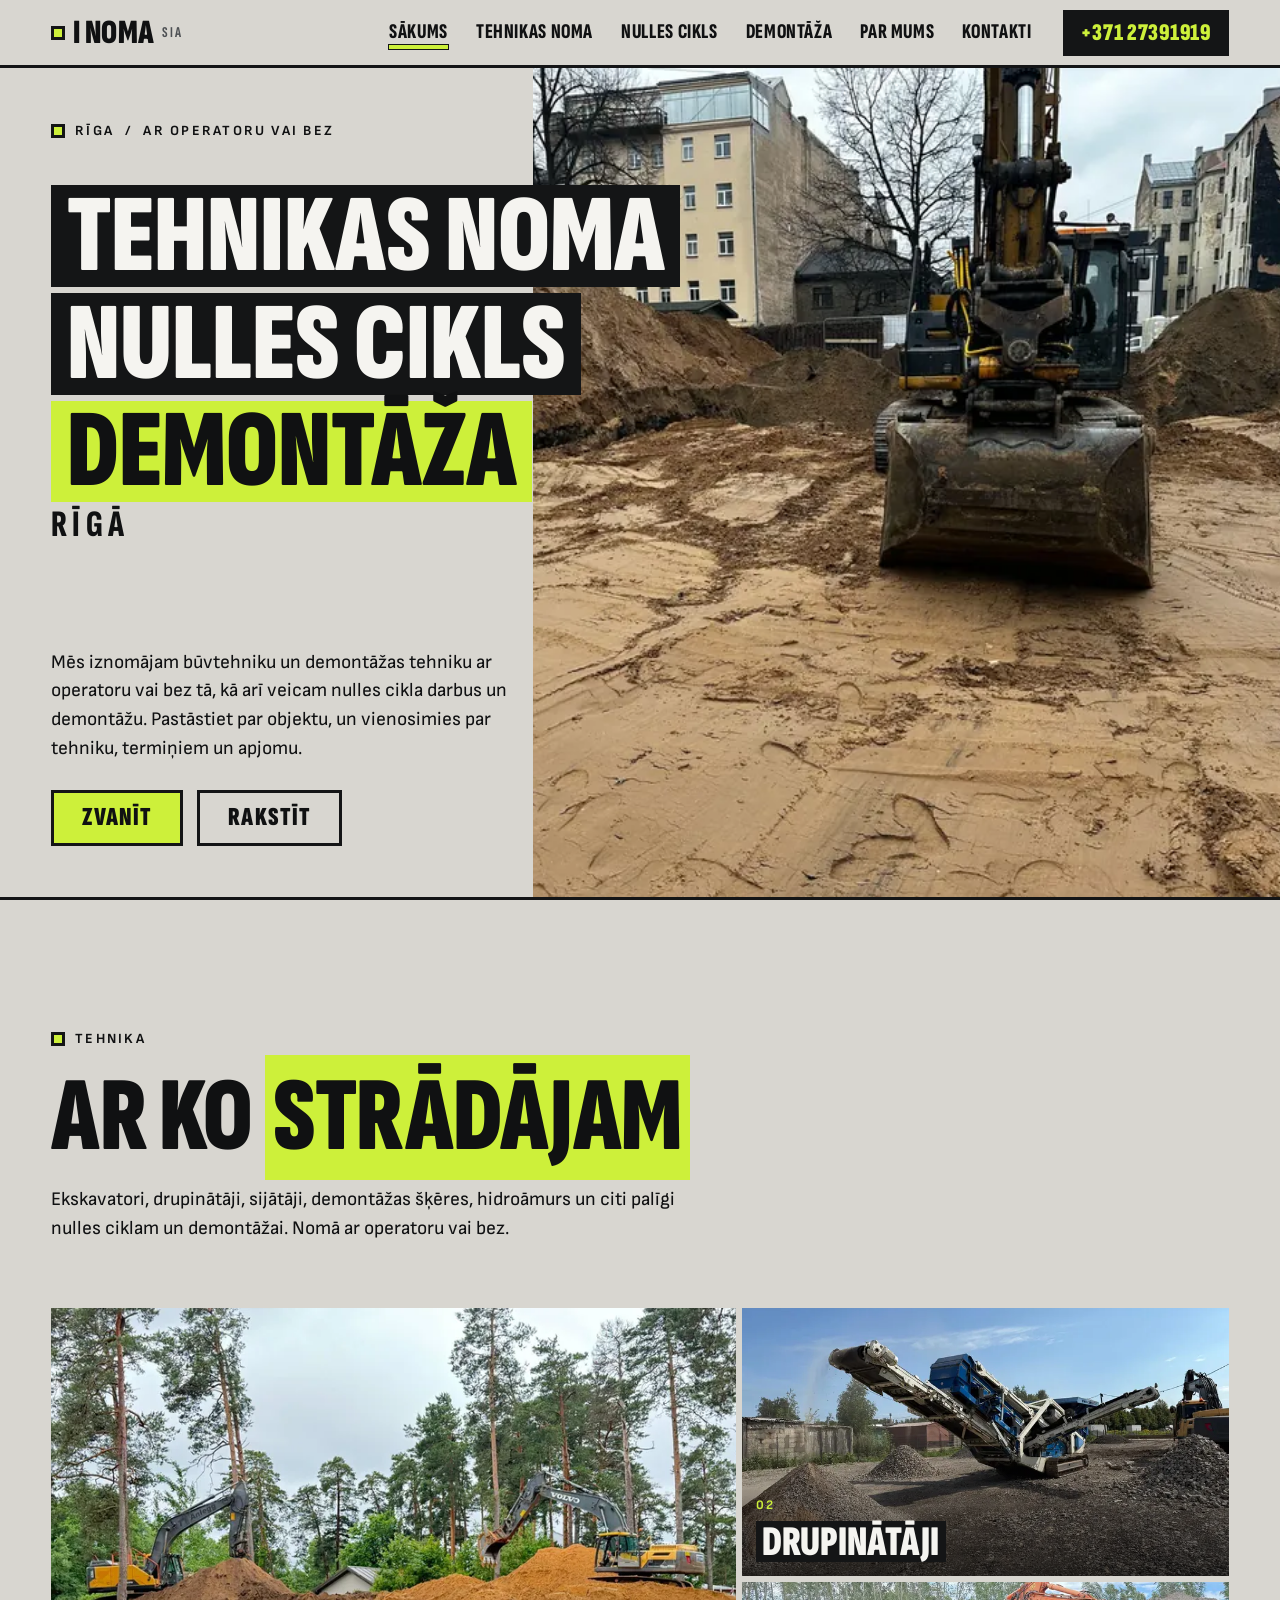
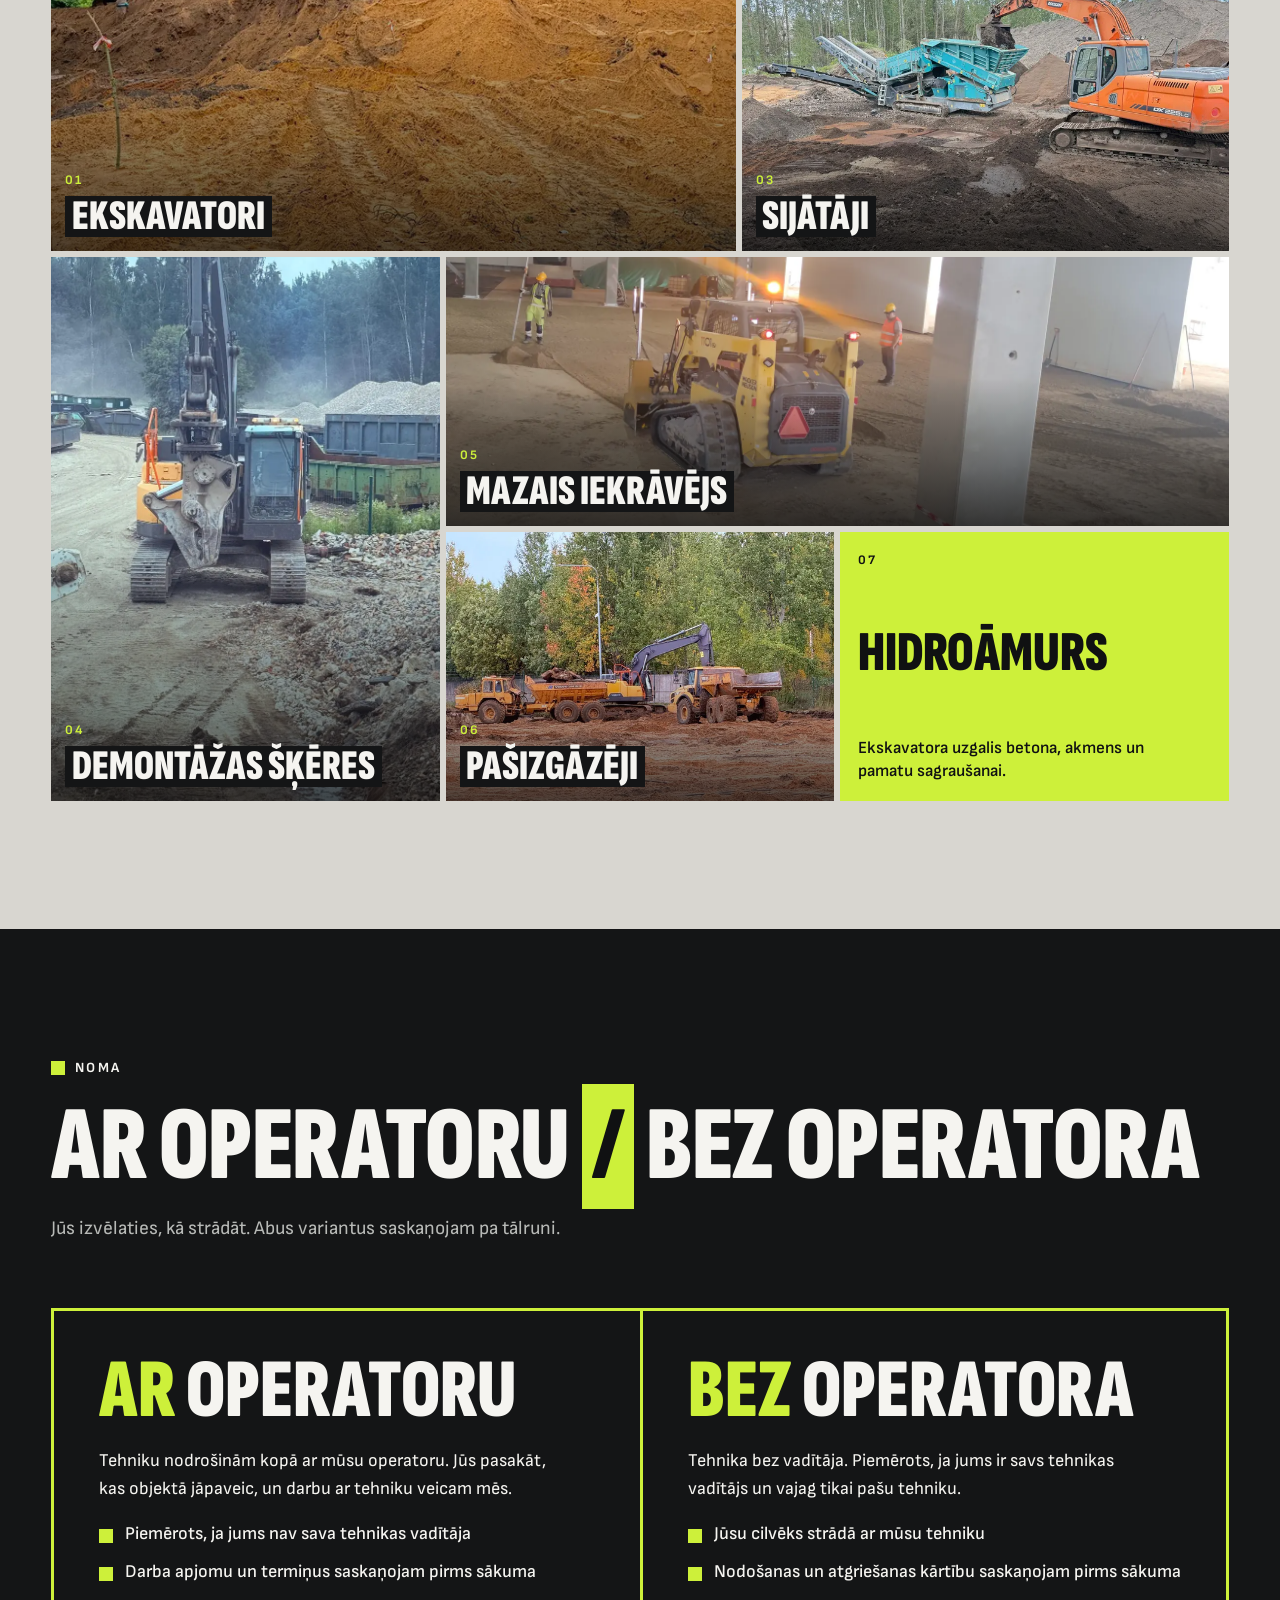
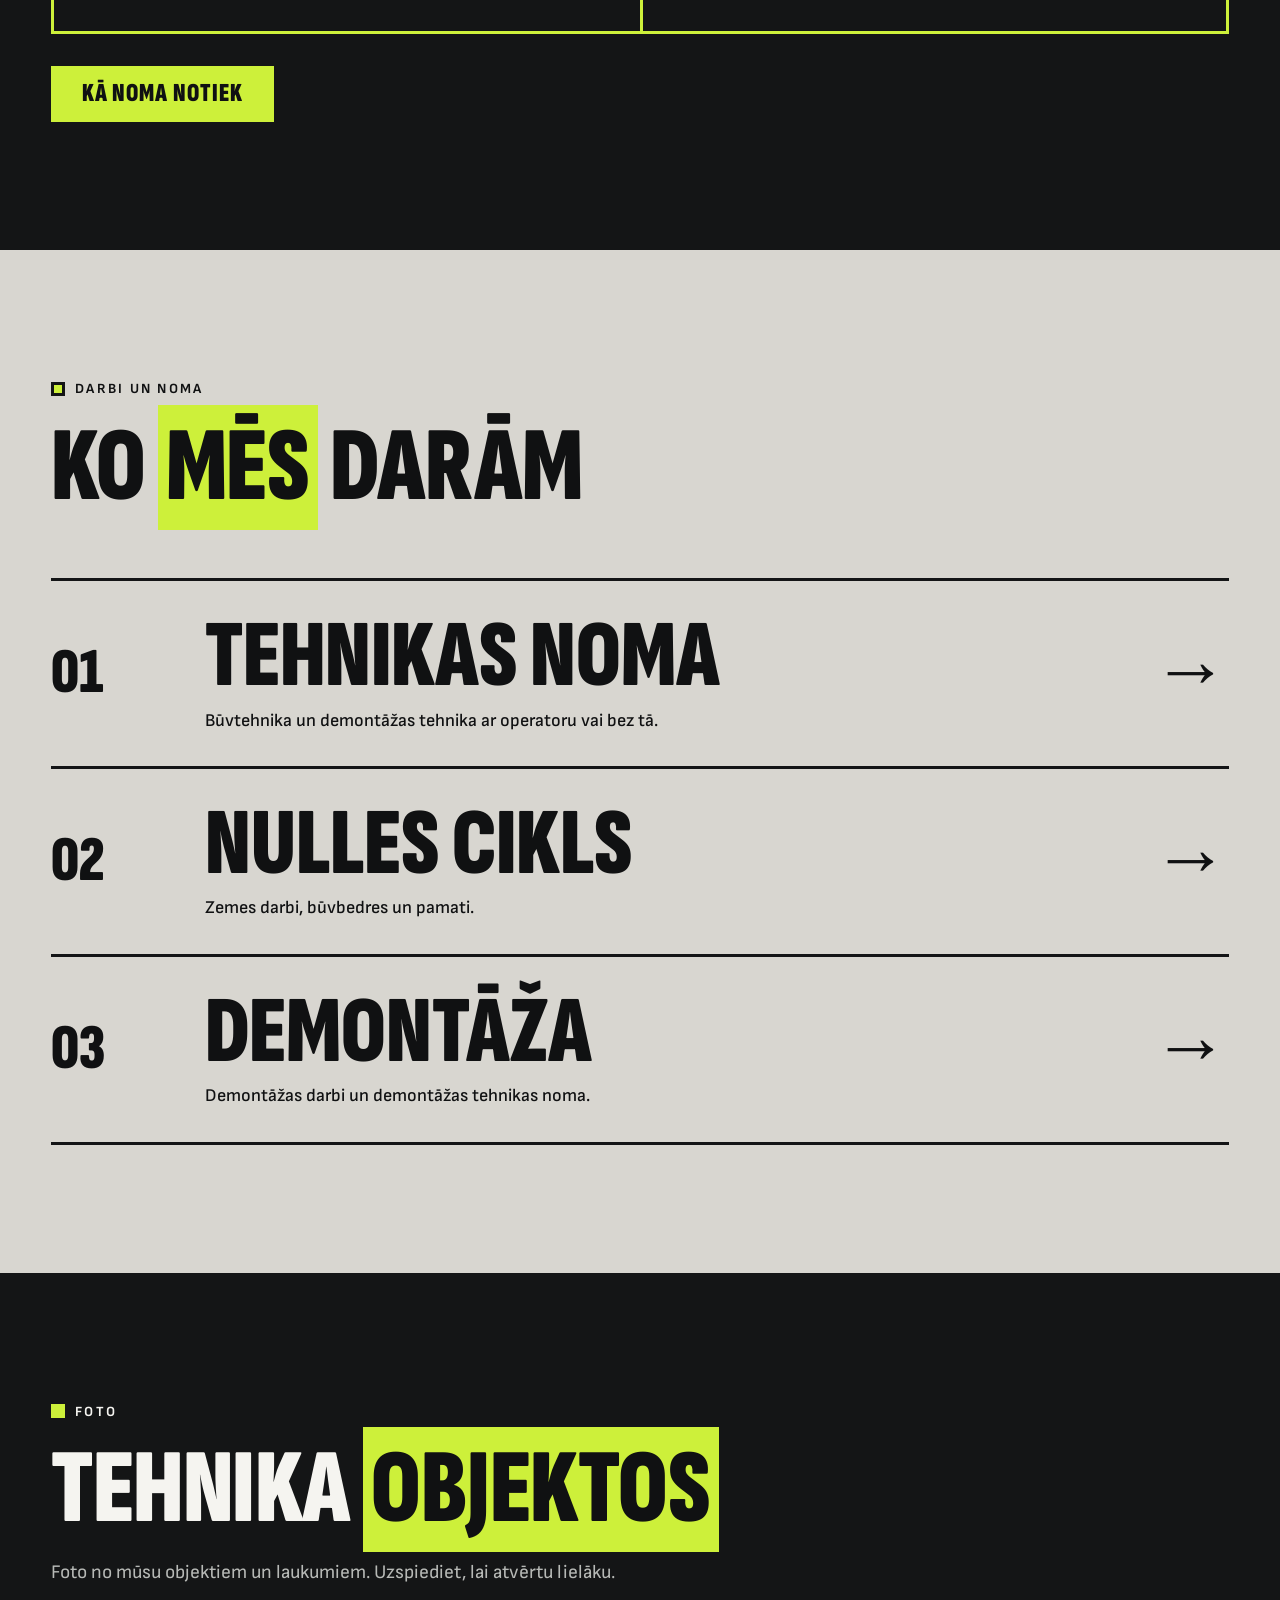
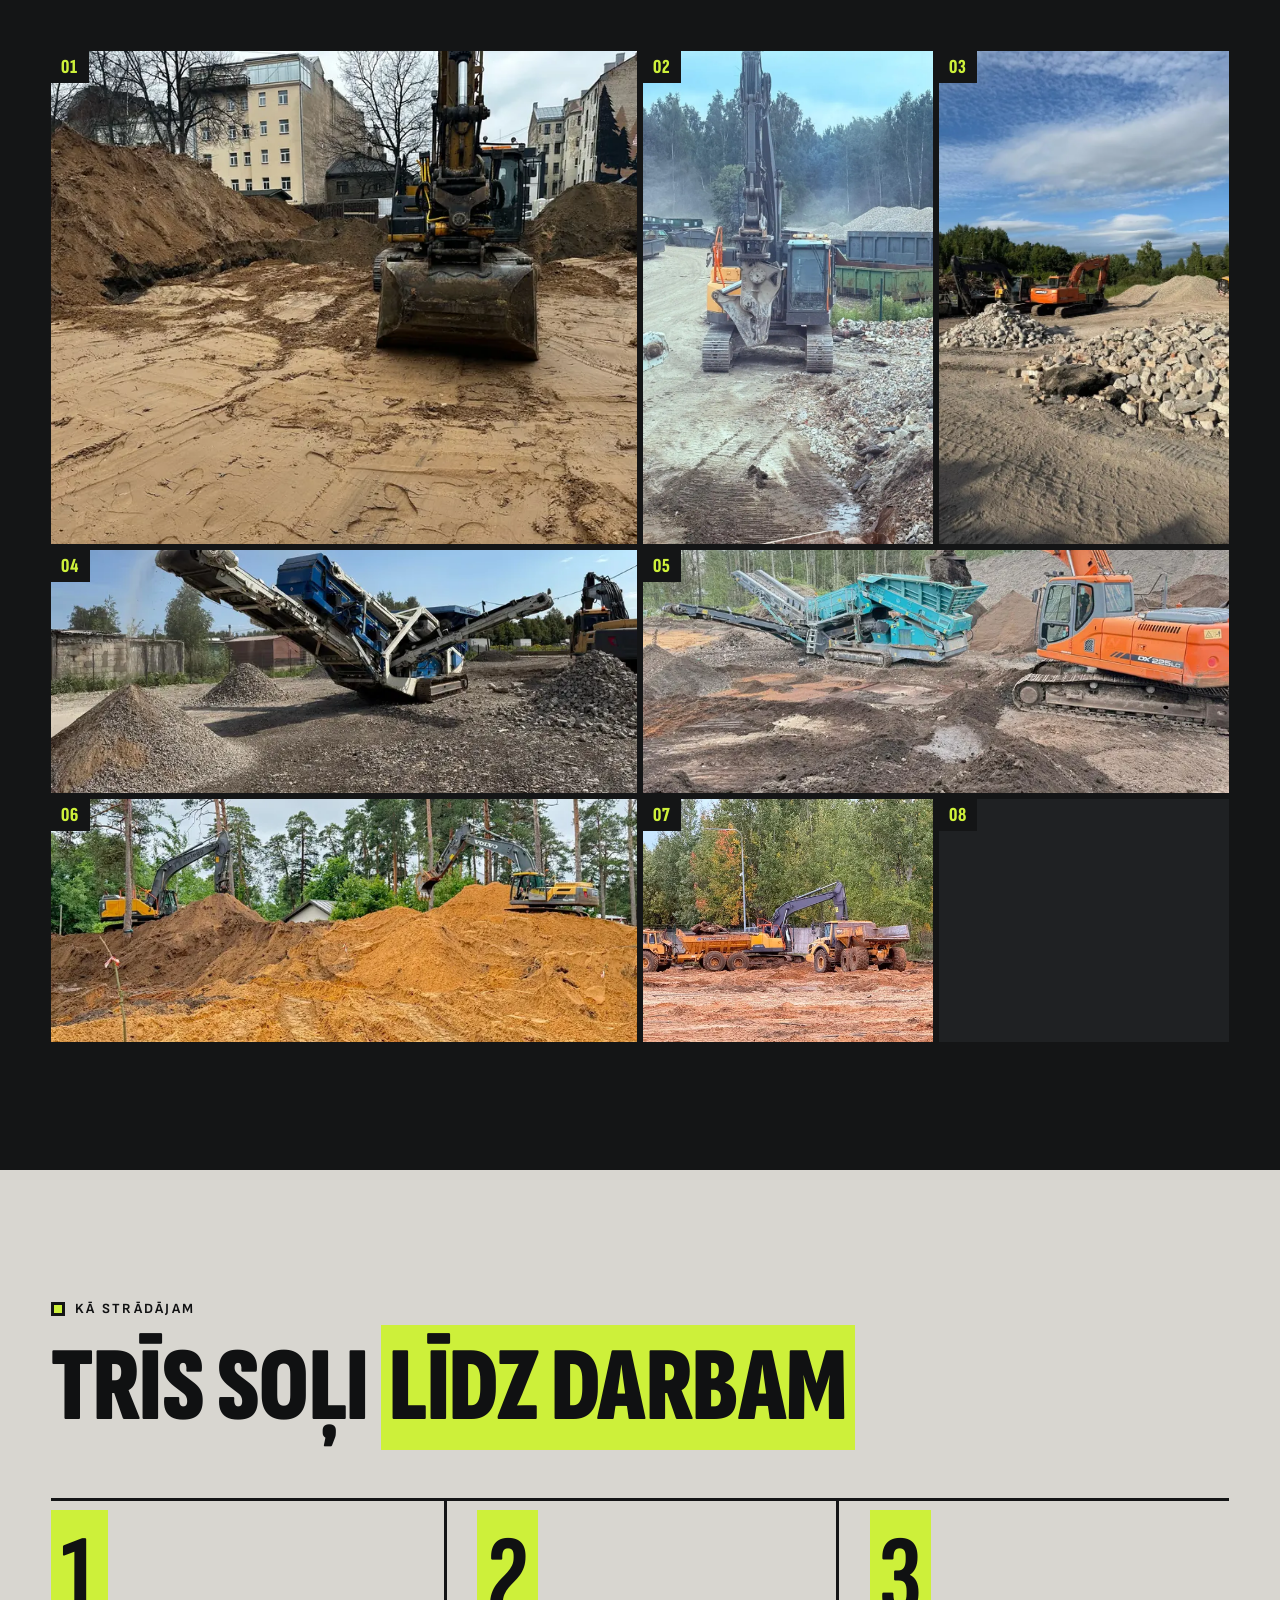
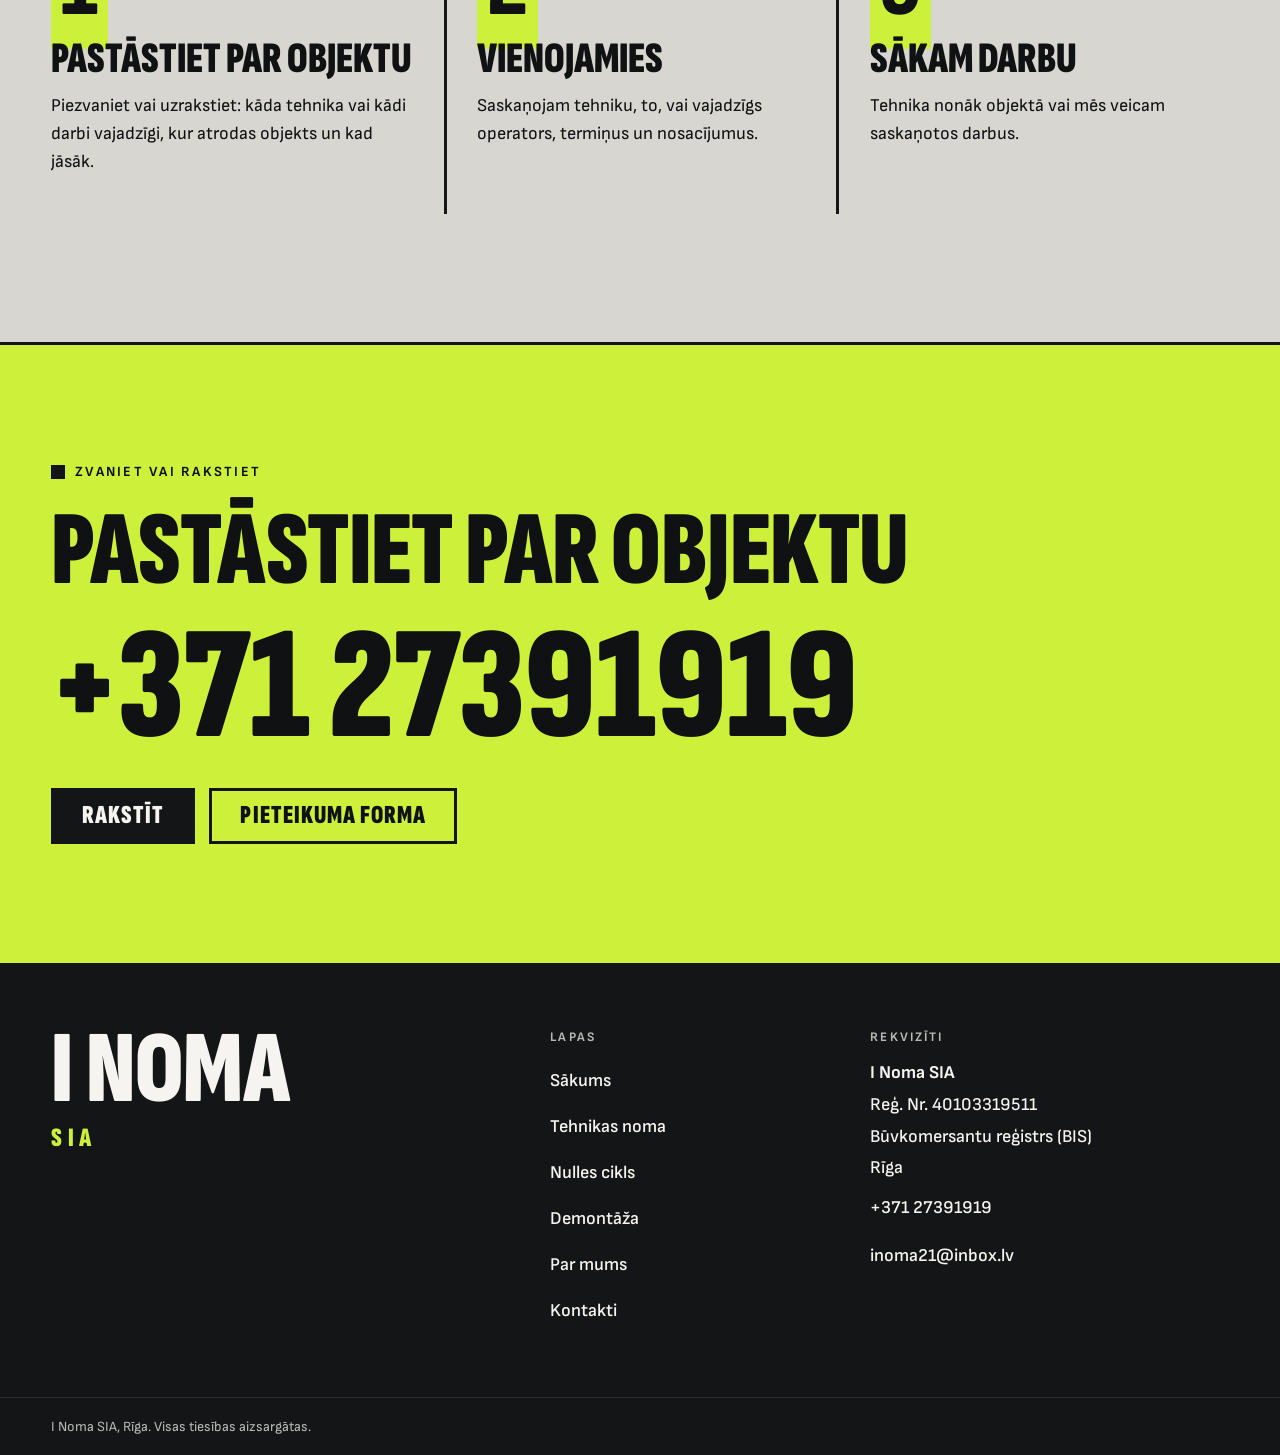
==== commit 28122d94: "LV fixes: iznomājam (renting out, not renting in), operator wording, noindex on the preview Co-Autho" ====
--- a/index.html
+++ b/index.html
@@ -4,14 +4,14 @@
 <meta charset="utf-8">
 <meta name="viewport" content="width=device-width, initial-scale=1">
 <title>I Noma SIA: tehnikas noma, nulles cikls un demontāža Rīgā</title>
-<meta name="description" content="Būvtehnikas noma ar operatoru vai bez operatora, nulles cikla darbi un demontāža Rīgā. Drupinātāji, sijātāji, demontāžas šķēres, hidroāmurs. Zvaniet +371 27391919.">
+<meta name="description" content="Būvtehnikas noma ar operatoru vai bez tā, nulles cikla darbi un demontāža Rīgā. Drupinātāji, sijātāji, demontāžas šķēres, hidroāmurs. Zvaniet +371 27391919.">
 <meta name="theme-color" content="#141516">
 <link rel="canonical" href="https://vasylian.com/i-noma/">
 <meta property="og:type" content="website">
 <meta property="og:locale" content="lv_LV">
 <meta property="og:site_name" content="I Noma SIA">
 <meta property="og:title" content="I Noma SIA: tehnikas noma, nulles cikls un demontāža Rīgā">
-<meta property="og:description" content="Būvtehnikas noma ar operatoru vai bez operatora, nulles cikla darbi un demontāža Rīgā. Drupinātāji, sijātāji, demontāžas šķēres, hidroāmurs. Zvaniet +371 27391919.">
+<meta property="og:description" content="Būvtehnikas noma ar operatoru vai bez tā, nulles cikla darbi un demontāža Rīgā. Drupinātāji, sijātāji, demontāžas šķēres, hidroāmurs. Zvaniet +371 27391919.">
 <meta property="og:url" content="https://vasylian.com/i-noma/">
 <meta property="og:image" content="https://vasylian.com/i-noma/img/pilseta-ekskavators.webp">
 <link rel="icon" href="favicon.svg" type="image/svg+xml">
@@ -22,7 +22,7 @@
   "@context": "https://schema.org",
   "@type": "LocalBusiness",
   "name": "I Noma SIA",
-  "description": "Būvtehnikas noma ar operatoru vai bez operatora, nulles cikla darbi un demontāža Rīgā. Drupinātāji, sijātāji, demontāžas šķēres, hidroāmurs. Zvaniet +371 27391919.",
+  "description": "Būvtehnikas noma ar operatoru vai bez tā, nulles cikla darbi un demontāža Rīgā. Drupinātāji, sijātāji, demontāžas šķēres, hidroāmurs. Zvaniet +371 27391919.",
   "url": "https://vasylian.com/i-noma/",
   "email": "inoma21@inbox.lv",
   "telephone": "+37127391919",
@@ -38,6 +38,7 @@
   }
 }
 </script>
+<meta name="robots" content="noindex, follow">
 </head>
 <body>
 <a class="skip" href="#saturs">Pāriet uz saturu</a>
@@ -62,7 +63,7 @@
       <h1 id="h1"><span class="tape">Tehnikas noma</span><span class="tape">Nulles cikls</span><span class="tape tape--lime">Demontāža</span><span class="loc">Rīgā</span></h1>
     </div>
     <div>
-      <p class="lead hero__lead">Mēs izīrējam būvtehniku un demontāžas tehniku ar operatoru vai bez operatora, kā arī veicam nulles cikla darbus un demontāžu. Pastāstiet par objektu, un vienosimies par tehniku, termiņiem un apjomu.</p>
+      <p class="lead hero__lead">Mēs iznomājam būvtehniku un demontāžas tehniku ar operatoru vai bez tā, kā arī veicam nulles cikla darbus un demontāžu. Pastāstiet par objektu, un vienosimies par tehniku, termiņiem un apjomu.</p>
       <div class="hero__cta">
         <a class="btn" href="tel:+37127391919">Zvanīt</a>
         <a class="btn btn--line" href="mailto:inoma21@inbox.lv">Rakstīt</a>
@@ -101,7 +102,7 @@
     <div class="ops">
   <div>
     <h3><span>Ar</span> operatoru</h3>
-    <p>Tehnika nāk kopā ar mūsu vadītāju. Jūs pasakāt, kas objektā jāpaveic, un darbu ar tehniku veicam mēs.</p>
+    <p>Tehniku nodrošinām kopā ar mūsu operatoru. Jūs pasakāt, kas objektā jāpaveic, un darbu ar tehniku veicam mēs.</p>
     <ul>
       <li>Piemērots, ja jums nav sava tehnikas vadītāja</li>
       <li>Darba apjomu un termiņus saskaņojam pirms sākuma</li>
@@ -127,7 +128,7 @@
       <h2 class="h2" id="dar-h">Ko <em>mēs</em> darām</h2>
     </div>
     <div class="idx">
-      <a href="tehnikas-noma.html"><span class="idx__n">01</span><span class="idx__t">Tehnikas noma<span class="idx__d">Būvtehnika un demontāžas tehnika ar operatoru vai bez operatora.</span></span><span class="idx__a" aria-hidden="true">&rarr;</span></a>
+      <a href="tehnikas-noma.html"><span class="idx__n">01</span><span class="idx__t">Tehnikas noma<span class="idx__d">Būvtehnika un demontāžas tehnika ar operatoru vai bez tā.</span></span><span class="idx__a" aria-hidden="true">&rarr;</span></a>
       <a href="nulles-cikls.html"><span class="idx__n">02</span><span class="idx__t">Nulles cikls<span class="idx__d">Zemes darbi, būvbedres un pamati.</span></span><span class="idx__a" aria-hidden="true">&rarr;</span></a>
       <a href="demontaza.html"><span class="idx__n">03</span><span class="idx__t">Demontāža<span class="idx__d">Demontāžas darbi un demontāžas tehnikas noma.</span></span><span class="idx__a" aria-hidden="true">&rarr;</span></a>
     </div>
